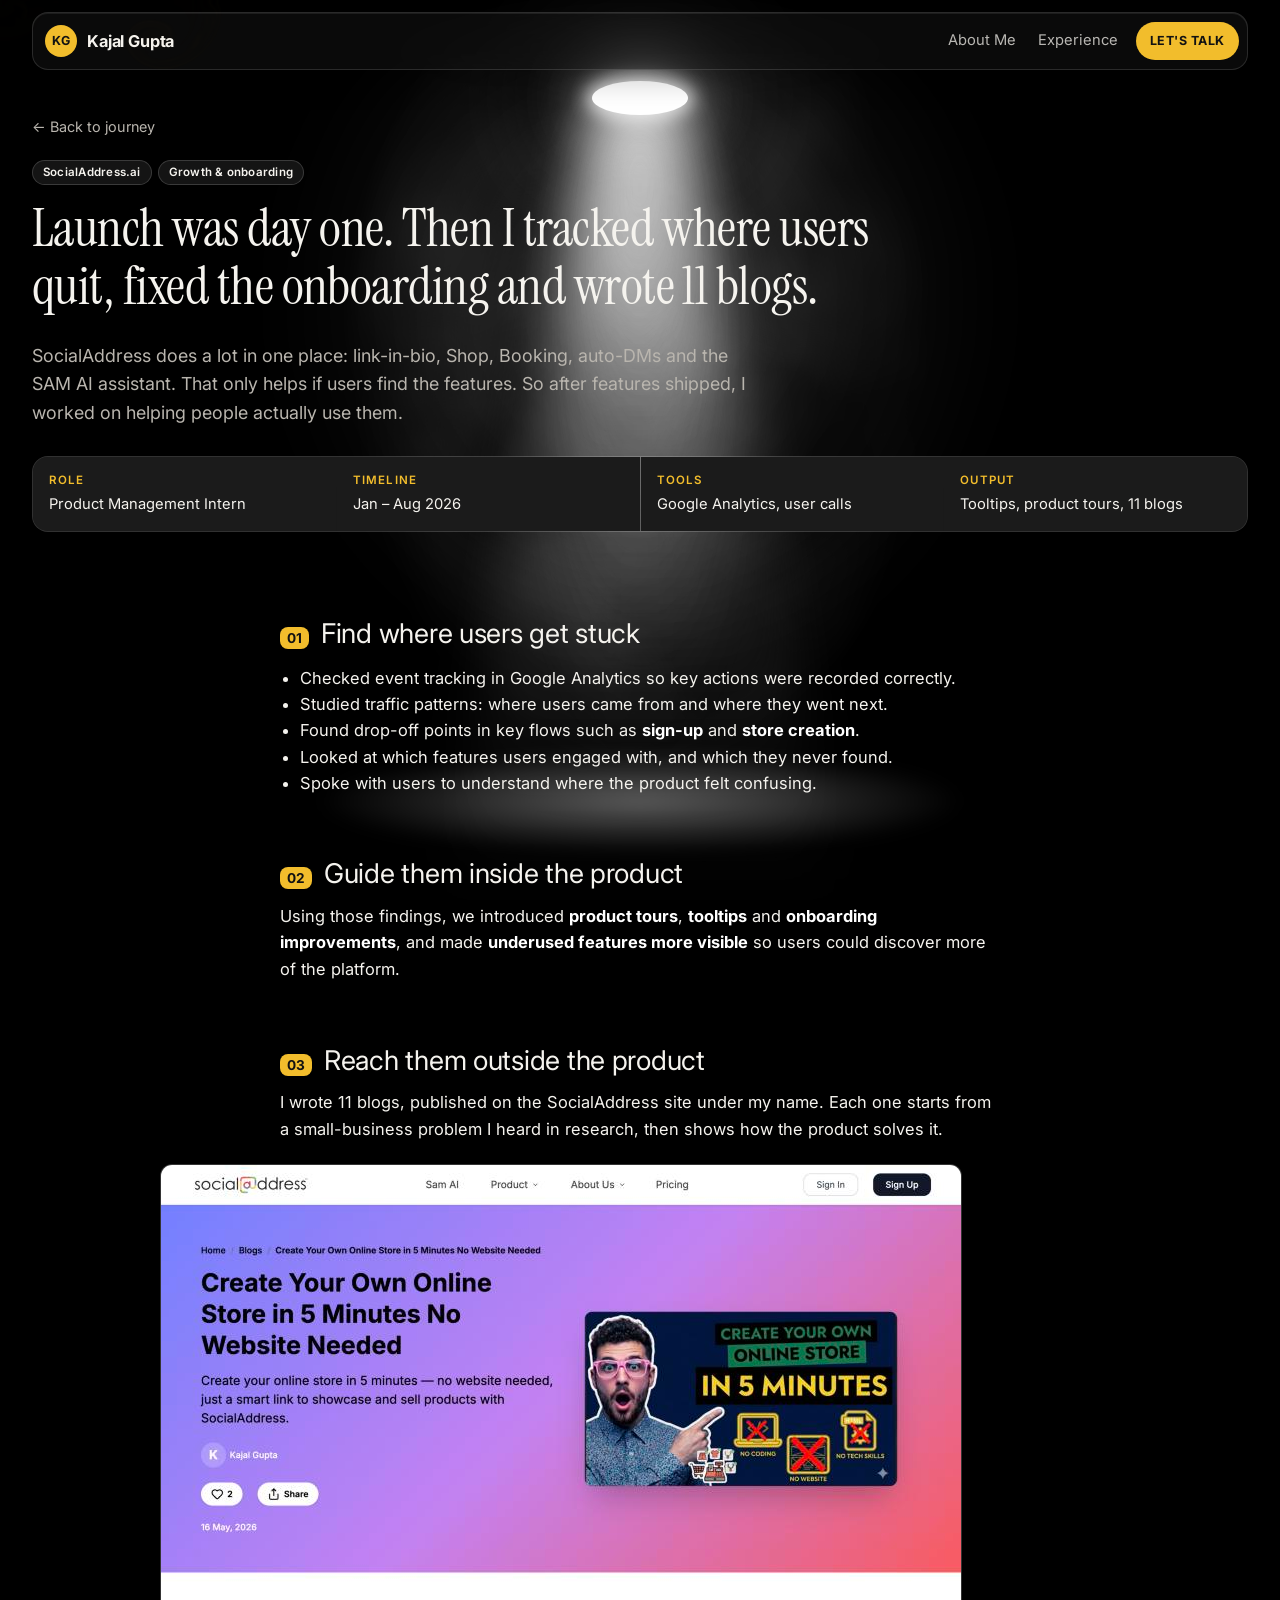
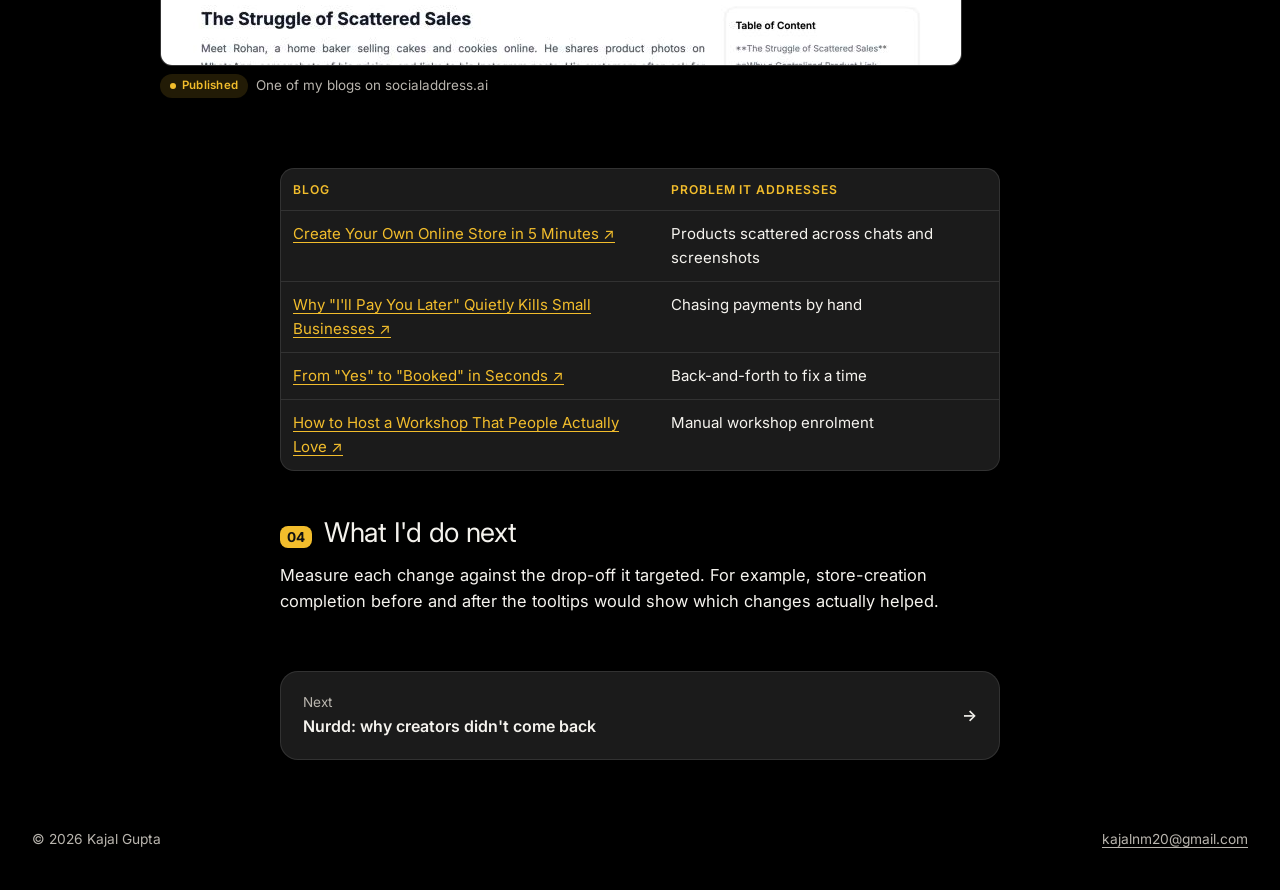
==== analytics.html @ 909c58a2 "Spotlight: drifting smoke and soft rays wandering in slow circles Co-Authored-By: Claude Opus 5.5 <n" ====
<!doctype html>
<html lang="en" data-theme="light">
<head>
<meta charset="utf-8">
<meta name="viewport" content="width=device-width, initial-scale=1">
<title>Hands-on product work at SocialAddress — Kajal Gupta</title>
<meta name="description" content="Tracking drop-offs in Google Analytics, onboarding fixes with tooltips and product tours, and 11 published product-education blogs at SocialAddress.ai.">
<link rel="preconnect" href="https://fonts.googleapis.com">
<link rel="preconnect" href="https://fonts.gstatic.com" crossorigin>
<link href="https://fonts.googleapis.com/css2?family=Inter:wght@400;500;600;700&family=Instrument+Serif:ital@0;1&family=Allura&display=swap" rel="stylesheet">
<link rel="stylesheet" href="styles.css">
<script src="theme.js"></script>
<script src="splash-cursor.js" defer></script>
</head>
<body>
<div class="torch spot" aria-hidden="true"><i class="t-halo"></i><i class="t-beam"></i><i class="t-pool"></i><div class="t-smoke"><i class="k1"></i><i class="k2"></i></div><div class="t-glows"><i class="g1"></i><i class="g2"></i><i class="g3"></i><i class="g4"></i></div><i class="t-src"></i></div>
<nav class="nav"><div class="wrap"><div class="nav-inner">
  <a class="brand" href="/"><span class="mono">KG</span>Kajal Gupta</a>
  <div class="nav-links"><a href="/#intro">About Me</a><a href="/#journey">Experience</a><a class="talk" href="/#contact">Let's talk</a></div>
</div></div></nav>

<header class="cs-head"><div class="wrap">
  <a class="back" href="/#journey">← Back to journey</a>
  <div style="display:flex;gap:6px;flex-wrap:wrap;margin-bottom:14px"><span class="chip plain">SocialAddress.ai</span><span class="chip plain">Growth &amp; onboarding</span></div>
  <h1>Launch was day one. Then I tracked where users quit, fixed the onboarding and wrote 11 blogs.</h1>
  <p class="sub">SocialAddress does a lot in one place: link-in-bio, Shop, Booking, auto-DMs and the SAM AI assistant. That only helps if users find the features. So after features shipped, I worked on helping people actually use them.</p>
  <div class="metabar">
    <div><b>Role</b>Product Management Intern</div>
    <div><b>Timeline</b>Jan – Aug 2026</div>
    <div><b>Tools</b>Google Analytics, user calls</div>
    <div><b>Output</b>Tooltips, product tours, 11 blogs</div>
  </div>
</div></header>

<main class="cs"><div class="wrap">

  <div class="cs-sec">
    <h2><span class="num">01</span>Find where users get stuck</h2>
    <ul>
      <li>Checked event tracking in Google Analytics so key actions were recorded correctly.</li>
      <li>Studied traffic patterns: where users came from and where they went next.</li>
      <li>Found drop-off points in key flows such as <b>sign-up</b> and <b>store creation</b>.</li>
      <li>Looked at which features users engaged with, and which they never found.</li>
      <li>Spoke with users to understand where the product felt confusing.</li>
    </ul>
  </div>

  <div class="cs-sec">
    <h2><span class="num">02</span>Guide them inside the product</h2>
    <p>Using those findings, we introduced <b>product tours</b>, <b>tooltips</b> and <b>onboarding improvements</b>, and made <b>underused features more visible</b> so users could discover more of the platform.</p>
  </div>

  <div class="cs-sec wide">
    <h2 style="max-width:var(--read);margin-left:auto;margin-right:auto"><span class="num">03</span>Reach them outside the product</h2>
    <p style="max-width:var(--read);margin-left:auto;margin-right:auto">I wrote 11 blogs, published on the SocialAddress site under my name. Each one starts from a small-business problem I heard in research, then shows how the product solves it.</p>
    <figure style="max-width:960px;margin-left:auto;margin-right:auto">
      <img src="assets/sa-blog.jpg" alt="Blog post 'Create Your Own Online Store in 5 Minutes' by Kajal Gupta on socialaddress.ai" loading="lazy">
      <figcaption><span class="chip live">Published</span> One of my blogs on socialaddress.ai</figcaption>
    </figure>
  </div>

  <div class="cs-sec">
    <div class="tbl-wrap"><table class="tbl">
      <tr><th>Blog</th><th>Problem it addresses</th></tr>
      <tr><td><a href="https://socialaddress.ai/blog/create-your-own-online-store-in-5-minutes" target="_blank" rel="noopener">Create Your Own Online Store in 5 Minutes ↗</a></td><td>Products scattered across chats and screenshots</td></tr>
      <tr><td><a href="https://socialaddress.ai/blog/why-ill-pay-you-later-quietly-kills-small-businesses" target="_blank" rel="noopener">Why "I'll Pay You Later" Quietly Kills Small Businesses ↗</a></td><td>Chasing payments by hand</td></tr>
      <tr><td><a href="https://socialaddress.ai/blog/stop-saying-let-me-check-my-calendar-the-new-standard-for-client-scheduling-in-2026" target="_blank" rel="noopener">From "Yes" to "Booked" in Seconds ↗</a></td><td>Back-and-forth to fix a time</td></tr>
      <tr><td><a href="https://socialaddress.ai/blog/how-to-host-a-workshop-that-people-actually-love" target="_blank" rel="noopener">How to Host a Workshop That People Actually Love ↗</a></td><td>Manual workshop enrolment</td></tr>
    </table></div>
  </div>

  <div class="cs-sec">
    <h2><span class="num">04</span>What I'd do next</h2>
    <p>Measure each change against the drop-off it targeted. For example, store-creation completion before and after the tooltips would show which changes actually helped.</p>
  </div>

  <div class="next"><a href="nurdd.html"><span><small>Next</small>Nurdd: why creators didn't come back</span><span>→</span></a></div>
</div></main>

<footer><div class="wrap"><span>© 2026 Kajal Gupta</span><a href="mailto:kajalnm20@gmail.com">kajalnm20@gmail.com</a></div></footer>
</body>
</html>
---- styles.css ----
/* Kajal Gupta — portfolio · "paper, forest & marigold" */
:root {
  --bg: #faf6ee;
  --surface: #ffffff;
  --surface-2: #f2ece0;
  --ink: #1a1f1c;
  --muted: #5e6460;
  --line: #e7dfd0;
  --accent: #1f5c45;
  --accent-ink: #ffffff;
  --accent-soft: #ddebe2;
  --mark: #f2b544;
  --mark-soft: #fbe4ae;
  --warm: #b4532a;
  --warm-soft: #f6e3d6;
  --t-shop: #e5eee4;
  --t-book: #f6e5d8;
  --t-nurdd: #e2edf1;
  --t-qikd: #f4eed6;
  --t-collab: #ece3dd;
  --live: #1f7a4a;      --live-bg: #dff1e5;
  --test: #8a5a00;      --test-bg: #fbeccb;
  --design: #2f5f86;    --design-bg: #dde9f3;
  --obs: #1f5c45;       --obs-bg: #ddebe2;
  --interp: #b4532a;    --interp-bg: #f6e3d6;
  --radius: 16px;
  --shadow: 0 1px 2px rgba(30,25,15,.05), 0 10px 30px rgba(30,25,15,.06);
  --max: 1120px;
  --read: 720px;
  --head: "Bricolage Grotesque", "Inter", sans-serif;
}
@media (prefers-color-scheme: dark) {
  :root:not([data-theme="light"]) {
    --bg: #0f1412; --surface: #161d1a; --surface-2: #1d2622; --ink: #ede9e0; --muted: #a5aba6; --line: #29332e;
    --accent: #74d1a3; --accent-ink: #0c1410; --accent-soft: #183126; --mark: #f2b544; --mark-soft: #4a3a14;
    --warm: #e8916a; --warm-soft: #33221a;
    --t-shop: #15211b; --t-book: #241a14; --t-nurdd: #12202a; --t-qikd: #221f10; --t-collab: #221b18;
    --live: #74d1a3; --live-bg: #183126; --test: #f0c25e; --test-bg: #342a12; --design: #8fc0e6; --design-bg: #15283a;
    --obs: #74d1a3; --obs-bg: #183126; --interp: #e8916a; --interp-bg: #33221a;
    --shadow: 0 1px 2px rgba(0,0,0,.3), 0 10px 30px rgba(0,0,0,.3);
  }
}
:root[data-theme="dark"] {
  --bg: #0f1412; --surface: #161d1a; --surface-2: #1d2622; --ink: #ede9e0; --muted: #a5aba6; --line: #29332e;
  --accent: #74d1a3; --accent-ink: #0c1410; --accent-soft: #183126; --mark: #f2b544; --mark-soft: #4a3a14;
  --warm: #e8916a; --warm-soft: #33221a;
  --t-shop: #15211b; --t-book: #241a14; --t-nurdd: #12202a; --t-qikd: #221f10; --t-collab: #221b18;
  --live: #74d1a3; --live-bg: #183126; --test: #f0c25e; --test-bg: #342a12; --design: #8fc0e6; --design-bg: #15283a;
  --obs: #74d1a3; --obs-bg: #183126; --interp: #e8916a; --interp-bg: #33221a;
  --shadow: 0 1px 2px rgba(0,0,0,.3), 0 10px 30px rgba(0,0,0,.3);
}

* { box-sizing: border-box; }
html { scroll-behavior: smooth; -webkit-text-size-adjust: 100%; }
body {
  margin: 0; background: var(--bg); color: var(--ink);
  font: 16px/1.6 "Inter", system-ui, -apple-system, sans-serif;
  -webkit-font-smoothing: antialiased; overflow-x: hidden;
}
img { max-width: 100%; display: block; }
a { color: var(--accent); text-underline-offset: 3px; }
h1, h2, h3, h4 { font-family: var(--head); line-height: 1.1; margin: 0 0 .5em; letter-spacing: -.02em; font-weight: 700; }
h1 { font-size: clamp(2.3rem, 5.6vw, 4rem); letter-spacing: -.035em; }
h2 { font-size: clamp(1.7rem, 3.6vw, 2.6rem); letter-spacing: -.03em; }
h3 { font-size: 1.25rem; }
p { margin: 0 0 1em; }
.wrap { max-width: var(--max); margin: 0 auto; padding: 0 16px; }
@media (min-width: 720px) { .wrap { padding: 0 32px; } }
.muted { color: var(--muted); }
.hl { background: linear-gradient(transparent 60%, var(--mark-soft) 60%, var(--mark-soft) 92%, transparent 92%); padding: 0 .06em; }
.eyebrow { display: inline-flex; align-items: center; gap: 8px; font: 600 .78rem/1 "Inter", sans-serif; letter-spacing: .1em; text-transform: uppercase; color: var(--accent); margin-bottom: 16px; }
.eyebrow::before { content: ""; width: 18px; height: 2px; background: var(--mark); border-radius: 2px; }
section { padding: 88px 0; }

/* Nav */
.nav { position: sticky; top: 0; z-index: 20; padding: 12px 0; background: linear-gradient(var(--bg) 60%, transparent); }
.nav .wrap { display: flex; align-items: center; justify-content: space-between; gap: 12px; }
.nav-inner { display: flex; align-items: center; justify-content: space-between; gap: 12px; width: 100%; background: color-mix(in srgb, var(--surface) 86%, transparent); backdrop-filter: blur(12px); border: 1px solid var(--line); border-radius: 16px; padding: 8px 8px 8px 12px; box-shadow: var(--shadow); }
.brand { font: 700 1.02rem var(--head); color: var(--ink); text-decoration: none; display: flex; align-items: center; gap: 10px; letter-spacing: -.01em; }
.mono { width: 32px; height: 32px; border-radius: 50%; background: var(--accent); color: var(--accent-ink); display: grid; place-items: center; font: 700 .78rem var(--head); }
.nav-links { display: flex; align-items: center; gap: 2px; }
.nav-links a { color: var(--muted); text-decoration: none; font-size: .92rem; padding: 8px 10px; border-radius: 10px; }
.nav-links a:hover { color: var(--ink); background: var(--surface-2); }
.nav-links .hide-sm { display: none; }
@media (min-width: 760px) { .nav-links .hide-sm { display: inline-block; } }
.nav-links a.talk { background: var(--ink); color: var(--bg); font-weight: 600; padding: 9px 14px; margin-left: 6px; }
.nav-links a.talk:hover { background: var(--accent); color: var(--accent-ink); }
.theme-btn { border: 1px solid var(--line); background: var(--surface); color: var(--ink); width: 38px; height: 38px; border-radius: 12px; cursor: pointer; font-size: 1rem; margin-left: 4px; }

/* Buttons */
.btn { display: inline-flex; align-items: center; gap: 8px; padding: 13px 20px; border-radius: 999px; font-weight: 600; font-size: .95rem; text-decoration: none; border: 1px solid transparent; transition: transform .15s ease, background .15s; cursor: pointer; font-family: inherit; }
.btn:hover { transform: translateY(-1px); }
.btn-primary { background: var(--accent); color: var(--accent-ink); }
.btn-dark { background: var(--ink); color: var(--bg); }
.btn-ghost { border-color: var(--line); color: var(--ink); background: var(--surface); }
.btn-row { display: flex; flex-wrap: wrap; gap: 10px; }

/* Chips */
.chip { display: inline-flex; align-items: center; gap: 6px; font: 600 .72rem/1 "Inter", sans-serif; letter-spacing: .02em; padding: 6px 10px; border-radius: 999px; white-space: nowrap; }
.chip::before { content: ""; width: 6px; height: 6px; border-radius: 50%; background: currentColor; }
.chip.live { color: var(--live); background: var(--live-bg); }
.chip.test { color: var(--test); background: var(--test-bg); }
.chip.design { color: var(--design); background: var(--design-bg); }
.chip.obs { color: var(--obs); background: var(--obs-bg); }
.chip.interp { color: var(--interp); background: var(--interp-bg); }
.chip.plain { color: var(--ink); background: color-mix(in srgb, var(--surface) 70%, transparent); border: 1px solid var(--line); }
.chip.plain::before { display: none; }

/* Hero */
.hero { padding: 48px 0 72px; }
.hero-grid { display: grid; gap: 44px; align-items: center; }
@media (min-width: 960px) { .hero-grid { grid-template-columns: 1.2fr .8fr; gap: 56px; } }
.hero .lede { font-size: 1.14rem; color: var(--muted); max-width: 580px; margin-bottom: 28px; }
.status { display: inline-flex; align-items: center; gap: 8px; padding: 7px 12px 7px 10px; border-radius: 999px; border: 1px solid var(--line); background: var(--surface); font-size: .86rem; color: var(--muted); margin-bottom: 22px; }
.status i { width: 8px; height: 8px; border-radius: 50%; background: var(--live); box-shadow: 0 0 0 4px var(--live-bg); }
.cred { display: flex; flex-wrap: wrap; align-items: center; gap: 8px 14px; margin-top: 26px; font-size: .9rem; color: var(--muted); }
.cred b { color: var(--ink); font-weight: 600; }
.cred .sep { width: 4px; height: 4px; border-radius: 50%; background: var(--mark); }
.avatar { width: 40px; height: 40px; border-radius: 50%; background: var(--accent-soft); color: var(--accent); display: grid; place-items: center; font: 700 .9rem var(--head); flex: none; overflow: hidden; }

/* Before / after card */
.ba { background: var(--surface); border: 1px solid var(--line); border-radius: 22px; padding: 22px; box-shadow: var(--shadow); position: relative; }
.ba::after { content: ""; position: absolute; inset: auto -10px -10px auto; width: 70px; height: 70px; border-radius: 18px; background: var(--mark-soft); z-index: -1; }
.ba-label { font: 600 .74rem "Inter"; letter-spacing: .08em; text-transform: uppercase; color: var(--muted); margin-bottom: 12px; display: flex; justify-content: space-between; gap: 8px; align-items: center; }
.steps { list-style: none; margin: 0; padding: 0; display: grid; gap: 6px; }
.steps li { display: flex; align-items: center; gap: 10px; font-size: .9rem; padding: 9px 11px; border-radius: 11px; background: var(--surface-2); }
.steps li span.n { width: 21px; height: 21px; border-radius: 7px; display: grid; place-items: center; font: 700 .7rem "Inter"; background: var(--warm-soft); color: var(--warm); flex: none; }
.ba-arrow { text-align: center; color: var(--muted); font-size: .8rem; margin: 12px 0; }
.after { display: flex; align-items: center; flex-wrap: wrap; gap: 8px 10px; padding: 13px; border-radius: 13px; background: var(--accent-soft); color: var(--ink); font-size: .92rem; }
.after b { color: var(--accent); font-family: var(--head); font-size: 1rem; }

/* Marquee band */
@keyframes slide { to { transform: translateX(-50%); } }
@media (prefers-reduced-motion: reduce) { .band-track { animation: none; } }

/* Section head */
.sec-head { display: flex; flex-wrap: wrap; justify-content: space-between; align-items: end; gap: 16px 32px; margin-bottom: 36px; }
.sec-head h2 { margin: 0; max-width: 640px; }
.legend { display: flex; flex-wrap: wrap; gap: 6px; align-items: center; font-size: .85rem; color: var(--muted); max-width: 420px; }

/* Project panels */
.projects { display: grid; gap: 24px; }
.panel { border-radius: 28px; padding: 28px; display: grid; gap: 28px; align-items: center; }
@media (min-width: 960px) { .panel { grid-template-columns: 1fr 1.05fr; padding: 44px; gap: 44px; } .panel.flip > .panel-visual { order: -1; } }
.panel.shop { background: var(--t-shop); }
.panel.book { background: var(--t-book); }
.panel.nurdd { background: var(--t-nurdd); }
.panel.qikd { background: var(--t-qikd); }
.panel.collab { background: var(--t-collab); }
.panel .tags { display: flex; flex-wrap: wrap; gap: 6px; margin-bottom: 16px; }
.panel h3 { font-size: clamp(1.7rem, 3.4vw, 2.4rem); letter-spacing: -.03em; margin-bottom: 14px; }
.panel p { color: var(--muted); font-size: 1rem; }
.panel p b { color: var(--ink); font-weight: 600; }
.tiles { display: grid; grid-template-columns: repeat(auto-fit, minmax(130px, 1fr)); gap: 10px; margin: 22px 0 24px; }
.tile { background: color-mix(in srgb, var(--surface) 75%, transparent); border: 1px solid var(--line); border-radius: 14px; padding: 14px; }
.tile b { display: block; font: 700 1.7rem/1.05 var(--head); letter-spacing: -.03em; margin-bottom: 4px; }
.tile span { font-size: .84rem; color: var(--muted); line-height: 1.4; display: block; }

/* Visual frames */
.frame { background: var(--surface); border: 1px solid var(--line); border-radius: 18px; overflow: hidden; box-shadow: var(--shadow); }
.frame-bar { display: flex; align-items: center; gap: 6px; padding: 10px 12px; border-bottom: 1px solid var(--line); background: var(--surface-2); font-size: .78rem; color: var(--muted); }
.frame-bar i { width: 10px; height: 10px; border-radius: 50%; background: var(--line); }
.frame-bar .url { margin-left: 8px; background: var(--surface); border: 1px solid var(--line); border-radius: 999px; padding: 3px 10px; flex: 1; text-align: center; overflow: hidden; text-overflow: ellipsis; white-space: nowrap; }
.frame-bar a { font-weight: 600; text-decoration: none; }
.frame img { width: 100%; }
.frame-cap { font-size: .8rem; color: var(--muted); margin-top: 10px; display: flex; flex-wrap: wrap; gap: 8px; align-items: center; }
.vcard { background: var(--surface); border: 1px solid var(--line); border-radius: 20px; padding: 22px; box-shadow: var(--shadow); }
.vcard h4 { font-size: 1rem; margin-bottom: 4px; }
.vcard .sub { font-size: .82rem; color: var(--muted); margin-bottom: 16px; }

/* mini bars (home) */
.mbars { display: grid; gap: 12px; }
.mbar { font-size: .86rem; }
.mbar .row { display: flex; justify-content: space-between; gap: 10px; margin-bottom: 5px; }
.mbar .row b { font-variant-numeric: tabular-nums; }
.mbar .track { height: 10px; border-radius: 6px; background: var(--surface-2); overflow: hidden; }
.mbar .fill { height: 100%; border-radius: 6px; background: var(--accent); }
.mbar.neg .fill { background: var(--warm); }

/* mini flow (home) */
.mflow { display: grid; gap: 8px; }
.mflow div { display: flex; align-items: center; gap: 12px; padding: 11px 13px; border-radius: 12px; background: var(--surface-2); font-size: .9rem; }
.mflow div span.k { width: 26px; height: 26px; border-radius: 8px; display: grid; place-items: center; background: var(--accent-soft); color: var(--accent); font: 700 .74rem var(--head); flex: none; }
.mflow div .chip { margin-left: auto; }
.bubble { margin-top: 14px; border-radius: 14px; padding: 12px 14px; font-size: .88rem; }
.bubble.me { background: var(--ink); color: var(--bg); margin-left: 18%; border-bottom-right-radius: 4px; }
.bubble.ai { background: var(--accent-soft); margin-right: 12%; border-bottom-left-radius: 4px; }
.bubble .acts { display: flex; gap: 8px; margin-top: 10px; }
.bubble .acts span { font-size: .78rem; font-weight: 600; padding: 5px 10px; border-radius: 999px; background: var(--surface); border: 1px solid var(--line); }
.bubble .acts span.ok { background: var(--accent); color: var(--accent-ink); border-color: transparent; }

/* Also row */
.also { display: grid; gap: 20px; }
@media (min-width: 900px) { .also { grid-template-columns: .9fr 1.1fr; } }
.box { background: var(--surface); border: 1px solid var(--line); border-radius: 24px; padding: 28px; }
.box ul { padding-left: 18px; margin: 0; color: var(--muted); }
.box li { margin-bottom: 8px; }
.box li b { color: var(--ink); }
.posts { display: grid; gap: 10px; }
.post { display: flex; justify-content: space-between; gap: 12px; align-items: center; background: var(--surface-2); border-radius: 14px; padding: 14px 16px; text-decoration: none; color: var(--ink); font-weight: 600; font-size: .95rem; transition: background .15s; }
.post:hover { background: var(--accent-soft); }
.post small { display: block; color: var(--muted); font-weight: 400; font-size: .82rem; margin-top: 2px; }

/* How I work — track */
.track4 { display: grid; gap: 14px; position: relative; }
@media (min-width: 900px) { .track4 { grid-template-columns: repeat(4, 1fr); } }
.stage { background: var(--surface); border: 1px solid var(--line); border-radius: 22px; padding: 22px; position: relative; }
.stage .no { display: inline-grid; place-items: center; width: 36px; height: 36px; border-radius: 50%; background: var(--mark); color: #1a1f1c; font: 700 .9rem var(--head); margin-bottom: 14px; }
.stage h3 { font-size: 1.15rem; margin-bottom: 6px; }
.stage p { color: var(--muted); font-size: .93rem; margin-bottom: 12px; }
.stage .ex { font-size: .84rem; background: var(--surface-2); border-radius: 12px; padding: 10px 12px; color: var(--ink); }
.stage .tools { display: flex; flex-wrap: wrap; gap: 6px; margin-top: 12px; }
.stage .tools span { font-size: .74rem; font-weight: 600; padding: 4px 9px; border-radius: 999px; border: 1px solid var(--line); color: var(--muted); }

/* About */
.about-grid { display: grid; gap: 36px; }
@media (min-width: 960px) { .about-grid { grid-template-columns: 1.1fr .9fr; gap: 56px; } }
.about-grid p { color: var(--muted); font-size: 1.04rem; }
.about-grid p b { color: var(--ink); }
.counters { display: grid; grid-template-columns: repeat(2, 1fr); gap: 12px; }
.counter { background: var(--surface); border: 1px solid var(--line); border-radius: 20px; padding: 20px; }
.counter b { display: block; font: 700 2.4rem/1 var(--head); letter-spacing: -.04em; color: var(--accent); margin-bottom: 6px; }
.counter span { font-size: .86rem; color: var(--muted); }
.now { margin-top: 12px; background: var(--ink); color: var(--bg); border-radius: 20px; padding: 20px; font-size: .95rem; }
.now b { color: var(--mark); display: block; font-size: .74rem; letter-spacing: .1em; text-transform: uppercase; margin-bottom: 6px; }
.skill-groups { display: grid; gap: 12px; margin-top: 24px; }
@media (min-width: 640px) { .skill-groups { grid-template-columns: 1fr 1fr; } }
.skill-groups div { background: var(--surface); border: 1px solid var(--line); border-radius: 14px; padding: 14px; }
.skill-groups b { display: block; font-size: .9rem; margin-bottom: 2px; }
.skill-groups span { color: var(--muted); font-size: .86rem; line-height: 1.45; display: block; }

/* Experience timeline */
.timeline { display: grid; gap: 0; border-left: 2px solid var(--line); margin-left: 8px; }
.job { position: relative; padding: 0 0 34px 28px; }
.job::before { content: ""; position: absolute; left: -9px; top: 4px; width: 16px; height: 16px; border-radius: 50%; background: var(--bg); border: 3px solid var(--accent); }
.job .when { display: flex; flex-wrap: wrap; gap: 8px; align-items: center; font-size: .88rem; color: var(--muted); margin-bottom: 6px; }
.job .dur { font-size: .74rem; font-weight: 600; padding: 3px 8px; border-radius: 999px; background: var(--mark-soft); color: var(--ink); }
.job h3 { margin-bottom: 2px; }
.job .role { color: var(--accent); font-weight: 600; font-size: .95rem; margin-bottom: 8px; }
.job ul { margin: 0; padding-left: 18px; color: var(--muted); font-size: .96rem; max-width: 760px; }
.job li { margin-bottom: 4px; }
.job .links { margin-top: 10px; font-size: .9rem; display: flex; flex-wrap: wrap; gap: 14px; }
.job.edu::before { border-color: var(--mark); }

/* Contact */
.contact-card { background: var(--accent); color: var(--accent-ink); border-radius: 32px; padding: 48px 28px; text-align: center; position: relative; overflow: hidden; }
@media (min-width: 720px) { .contact-card { padding: 72px 48px; } }
.contact-card h2 { font-size: clamp(2rem, 5vw, 3.4rem); color: var(--accent-ink); }
.contact-card p { opacity: .85; max-width: 560px; margin: 0 auto 26px; font-size: 1.05rem; }
.contact-card .btn-row { justify-content: center; }
.contact-card .btn-mail { background: var(--mark); color: #1a1f1c; }
.contact-card .btn-line { border: 1px solid color-mix(in srgb, var(--accent-ink) 35%, transparent); color: var(--accent-ink); background: transparent; }
.contact-card .copied { display: block; margin-top: 12px; font-size: .85rem; min-height: 1.2em; opacity: .85; }
footer { padding: 28px 0 40px; color: var(--muted); font-size: .86rem; }
footer .wrap { display: flex; flex-wrap: wrap; justify-content: space-between; gap: 10px; }

/* ===== Case study pages ===== */
.cs-head { padding: 32px 0 32px; }
.cs-head h1 { font-size: clamp(2rem, 4.8vw, 3.3rem); max-width: 900px; }
.cs-head .sub { font-size: 1.12rem; color: var(--muted); max-width: 720px; }
.back { display: inline-block; margin-bottom: 22px; font-size: .9rem; color: var(--muted); text-decoration: none; }
.back:hover { color: var(--ink); }
.metabar { display: grid; grid-template-columns: repeat(2, 1fr); gap: 1px; background: var(--line); border: 1px solid var(--line); border-radius: 16px; overflow: hidden; margin-top: 28px; }
@media (min-width: 800px) { .metabar { grid-template-columns: repeat(4, 1fr); } }
.metabar div { background: var(--surface); padding: 14px 16px; font-size: .92rem; }
.metabar b { display: block; font-size: .72rem; text-transform: uppercase; letter-spacing: .1em; color: var(--muted); margin-bottom: 4px; font-weight: 600; }

.tldr { background: var(--accent); color: var(--accent-ink); border-radius: 20px; padding: 22px 26px; margin: 8px 0 0; }
.tldr b { color: var(--accent-ink); }
.tldr ul { margin: 8px 0 0; padding-left: 18px; }
.tldr li { margin-bottom: 4px; }
.tldr .label { font: 600 .74rem "Inter"; letter-spacing: .12em; text-transform: uppercase; color: var(--mark); }

.cs { padding: 8px 0 40px; }
.cs-sec { max-width: var(--read); margin: 0 auto; padding: 48px 0 0; }
.cs-sec.wide { max-width: var(--max); }
.cs-sec h2 { font-size: 1.7rem; display: flex; gap: 12px; align-items: baseline; }
.cs-sec h2 .num { font: 700 .85rem var(--head); color: var(--ink); background: var(--mark); border-radius: 8px; padding: 3px 7px; letter-spacing: 0; }
.cs-sec p, .cs-sec li { font-size: 1.03rem; }
.cs-sec ul { padding-left: 20px; }

.callout { border-radius: 16px; padding: 18px 20px; margin: 18px 0; font-size: .98rem; border: 1px solid var(--line); background: var(--surface); }
.callout.warm { background: var(--warm-soft); border-color: transparent; }
.callout.accent { background: var(--accent-soft); border-color: transparent; }
.callout .chip { margin-bottom: 8px; }
.callout p:last-child { margin: 0; }

.flow { display: flex; flex-wrap: wrap; gap: 8px; align-items: stretch; margin: 18px 0; }
.flow .step { flex: 1 1 120px; background: var(--surface); border: 1px solid var(--line); border-radius: 13px; padding: 12px; font-size: .88rem; }
.flow .step b { display: block; font-size: .92rem; margin-bottom: 2px; }
.flow .step span { color: var(--muted); }
.flow.manual .step { border-left: 3px solid var(--warm); }
.flow.product .step { border-left: 3px solid var(--accent); }

.tbl { width: 100%; border-collapse: collapse; margin: 16px 0; font-size: .94rem; }
.tbl th, .tbl td { text-align: left; padding: 11px 12px; border-bottom: 1px solid var(--line); vertical-align: top; }
.tbl th { font-size: .76rem; text-transform: uppercase; letter-spacing: .08em; color: var(--muted); font-weight: 600; }
.tbl-wrap { overflow-x: auto; -webkit-overflow-scrolling: touch; border: 1px solid var(--line); border-radius: 14px; background: var(--surface); }
.tbl-wrap .tbl { margin: 0; min-width: 560px; }
.tbl tr:last-child td { border-bottom: 0; }

.bars { display: grid; gap: 10px; margin: 18px 0 8px; }
.bar { display: grid; grid-template-columns: 1fr; gap: 4px; font-size: .9rem; }
@media (min-width: 640px) { .bar { grid-template-columns: 250px 1fr 40px; align-items: center; gap: 12px; } }
.bar .track { height: 12px; border-radius: 6px; background: var(--surface-2); overflow: hidden; }
.bar .fill { height: 100%; border-radius: 6px; background: var(--accent); }
.bar.neg .fill { background: var(--warm); }
.bar .val { font-weight: 600; font-variant-numeric: tabular-nums; }
.note { font-size: .84rem; color: var(--muted); }

.two { display: grid; gap: 14px; margin: 16px 0; }
@media (min-width: 640px) { .two { grid-template-columns: 1fr 1fr; } }
.two > div { background: var(--surface); border: 1px solid var(--line); border-radius: 16px; padding: 16px; }
.two h4 { font-size: .98rem; margin-bottom: 6px; }
.two p, .two li { font-size: .93rem; color: var(--muted); margin: 0; }
.two ul { margin: 0; padding-left: 18px; }

.roles { display: grid; gap: 8px; margin: 16px 0; }
.roles div { display: grid; grid-template-columns: 120px 1fr; gap: 12px; background: var(--surface); border: 1px solid var(--line); border-radius: 12px; padding: 12px 14px; font-size: .94rem; }
.roles b { font-size: .88rem; }
.roles .me { border-color: var(--accent); background: var(--accent-soft); }

figure { margin: 22px 0; }
figure img { border-radius: 16px; border: 1px solid var(--line); background: var(--surface); }
figcaption { font-size: .84rem; color: var(--muted); margin-top: 8px; display: flex; flex-wrap: wrap; gap: 8px; align-items: center; }
.placeholder { border: 1.5px dashed var(--line); border-radius: 16px; padding: 36px 18px; text-align: center; color: var(--muted); font-size: .92rem; background: var(--surface); }

.next { margin-top: 56px; max-width: var(--read); margin-left: auto; margin-right: auto; }
.next a { display: flex; justify-content: space-between; align-items: center; gap: 12px; padding: 20px 22px; border: 1px solid var(--line); border-radius: 18px; background: var(--surface); text-decoration: none; color: var(--ink); font-weight: 600; }
.next a:hover { border-color: var(--accent); }
.next small { display: block; color: var(--muted); font-weight: 400; font-size: .85rem; }

@media (prefers-reduced-motion: reduce) { * { transition: none !important; scroll-behavior: auto !important; } }

/* ===== Hero v2: say vs do ===== */
.hero-title { text-wrap: balance; font-size: clamp(2.6rem, 6.6vw, 4.6rem); line-height: 1.02; letter-spacing: -.04em; margin-bottom: 22px; }
.hero-title .hl { background: linear-gradient(transparent 62%, var(--mark-soft) 62%, var(--mark-soft) 94%, transparent 94%); background-size: 0% 100%; background-repeat: no-repeat; animation: hlDraw .9s .35s ease-out forwards; }
@keyframes hlDraw { to { background-size: 100% 100%; } }
.domains { display: flex; flex-wrap: wrap; gap: 8px; align-items: center; }
.domains .d-main { font-weight: 600; font-size: .9rem; margin-right: 4px; }
.domains .d { font-size: .82rem; font-weight: 600; padding: 6px 12px; border-radius: 999px; }
.domains .d1 { background: var(--t-shop); color: var(--accent); }
.domains .d2 { background: var(--t-book); color: var(--warm); }
.domains .d3 { background: var(--t-nurdd); color: var(--design); }



@media (prefers-reduced-motion: reduce) { .hero-title .hl { animation: none; background-size: 100% 100%; } }
/* mobile nav tidy */
.brand, .nav-links a { white-space: nowrap; }
@media (max-width: 420px) { .nav-links a:not(.talk) { display: none; } }

  background: radial-gradient(circle at 20% 20%, color-mix(in srgb, var(--t-shop) 70%, transparent), transparent 55%),
              radial-gradient(circle at 85% 80%, color-mix(in srgb, var(--t-nurdd) 70%, transparent), transparent 55%), var(--surface); }

/* ===== Hero: wider, one screen ===== */
.hero { min-height: calc(100svh - 84px); display: flex; align-items: center; padding: 24px 0 56px; }
.hero > .wrap { max-width: 1320px; width: 100%; }
@media (min-width: 960px) { .hero-grid { grid-template-columns: .92fr 1.08fr; gap: 48px; } }
.hero-title { font-size: clamp(2.7rem, 6vw, 5rem); }
.hero .lede { font-size: 1.2rem; max-width: 560px; }

/* ===== Hero animation: signals → problems → prioritise → memo ===== */
.pmviz { background: var(--surface); border: 1px solid var(--line); border-radius: 26px; padding: 14px; box-shadow: var(--shadow); }
.pv-canvas { position: relative; aspect-ratio: 4 / 3; border-radius: 18px; overflow: hidden; container-type: inline-size;
  background: radial-gradient(circle at 15% 15%, color-mix(in srgb, var(--t-shop) 80%, transparent), transparent 50%),
              radial-gradient(circle at 85% 85%, color-mix(in srgb, var(--t-nurdd) 80%, transparent), transparent 50%), var(--surface); }
.pv-el { position: absolute; left: 0; top: 0; transform: translate(-50%, -50%); transition: left 1s cubic-bezier(.4,0,.2,1), top 1s cubic-bezier(.4,0,.2,1), opacity .6s, transform .8s cubic-bezier(.4,0,.2,1); }
.st { width: 30%; font-size: clamp(.62rem, 2.05cqi, .86rem); line-height: 1.3; padding: .6em .75em; border-radius: 12px 12px 12px 4px; background: var(--surface); border: 1px solid var(--line); box-shadow: 0 4px 14px rgba(30,25,15,.06); z-index: 2; }
.st .short { display: none; }
@container (max-width: 420px) { .st .long { display: none; } .st .short { display: inline; } }
.st[data-g="A"] { border-left: 3px solid var(--accent); }
.st[data-g="B"] { border-left: 3px solid var(--warm); }
.st[data-g="C"] { border-left: 3px solid var(--design); }
.pmviz[data-sub="float"] .st { animation: stFloat 3.6s ease-in-out infinite alternate; animation-delay: var(--d); }
@keyframes stFloat { from { margin-top: -3px; } to { margin-top: 4px; } }

.pv-box { position: absolute; top: 16%; height: 70%; width: 32%; border-radius: 16px; padding: 4% 3%; opacity: 0; transition: opacity .6s, transform .8s cubic-bezier(.4,0,.2,1), top .8s, height .8s; display: flex; flex-direction: column; }
.pv-box[data-g="A"] { left: 1.5%; background: color-mix(in srgb, var(--t-shop) 85%, transparent); }
.pv-box[data-g="B"] { left: 34%; background: color-mix(in srgb, var(--t-book) 85%, transparent); }
.pv-box[data-g="C"] { left: 66.5%; background: color-mix(in srgb, var(--t-nurdd) 85%, transparent); }
.pv-box b { font: 600 clamp(.56rem, 1.7cqi, .72rem) "Inter"; letter-spacing: .1em; text-transform: uppercase; color: var(--muted); }
.pv-box p { font: 700 clamp(.8rem, 3cqi, 1.2rem)/1.2 var(--head); color: var(--ink); margin: auto 0 6px; opacity: 0; transform: translateY(8px); transition: opacity .5s .5s, transform .5s .5s; }
.pv-box small { font-size: clamp(.6rem, 1.8cqi, .76rem); color: var(--muted); margin-bottom: auto; opacity: 0; transition: opacity .5s .7s; }
.pmviz[data-sub="cluster"] .pv-box, .pmviz[data-stage="2"] .pv-box { opacity: 1; }
.pmviz[data-stage="2"] .pv-box { top: 22%; height: 56%; }
.pmviz[data-stage="2"] .pv-box p, .pmviz[data-stage="2"] .pv-box small { opacity: 1; transform: none; }


.pv-memo { position: absolute; left: 50%; top: 50%; width: 76%; max-height: 94%; transform: translate(-50%, -46%) scale(.97); opacity: 0; transition: opacity .5s, transform .6s; background: var(--surface); border: 1px solid var(--line); border-radius: 16px; box-shadow: var(--shadow); padding: 4% 5%; font-size: clamp(.6rem, 1.95cqi, .84rem); pointer-events: none; }
.mm-title { font: 700 1.35em/1.15 var(--head); padding-bottom: 3%; margin-bottom: 2%; border-bottom: 1px solid var(--line); }
.mm-title small { display: block; font: 600 .7em "Inter"; letter-spacing: .1em; text-transform: uppercase; color: var(--accent); margin-bottom: 3px; }
.pv-memo ul { list-style: none; margin: 0; padding: 0; display: grid; gap: .55em; }
.pv-memo li { display: grid; grid-template-columns: 1.4em 5.2em 1fr; align-items: start; gap: .5em; line-height: 1.3; opacity: .35; transition: opacity .3s; transition-delay: calc(.4s + var(--k) * 250ms); }
.pv-memo li b { font-weight: 700; }
.pv-memo li span { color: var(--muted); }
.pv-memo li i { width: 1.3em; height: 1.3em; border-radius: 50%; border: 1.5px solid var(--line); position: relative; transition: background .3s, border-color .3s; transition-delay: calc(.4s + var(--k) * 250ms); }
.pv-memo li i::after { content: "✓"; position: absolute; inset: 0; display: grid; place-items: center; font-size: .8em; font-weight: 700; color: var(--accent-ink); opacity: 0; transition: opacity .2s; transition-delay: calc(.4s + var(--k) * 250ms); }
.mm-stamp { position: absolute; right: 5%; bottom: 5%; font: 700 1em var(--head); color: var(--live); border: 2px solid var(--live); border-radius: 8px; padding: 3px 9px; background: var(--surface); transform: rotate(-8deg) scale(1.4); opacity: 0; transition: opacity .3s 2s, transform .3s 2s; }
.pmviz[data-stage="4"] .pv-memo { opacity: 1; transform: translate(-50%, -50%); }
.pmviz[data-stage="4"] .pv-memo li { opacity: 1; }
.pmviz[data-stage="4"] .pv-memo li i { background: var(--accent); border-color: var(--accent); }
.pmviz[data-stage="4"] .pv-memo li i::after { opacity: 1; }
.pmviz[data-stage="4"] .mm-stamp { opacity: 1; transform: rotate(-8deg) scale(1); }

.pv-steps { display: grid; grid-template-columns: repeat(4, 1fr); gap: 4px; margin-top: 12px; }
.pv-steps button { border: 0; background: transparent; font: 600 .8rem "Inter", sans-serif; color: var(--muted); padding: 12px 2px 4px; cursor: pointer; position: relative; }
.pv-steps button::before, .pv-steps button::after { content: ""; position: absolute; left: 4px; top: 0; height: 3px; border-radius: 3px; }
.pv-steps button::before { right: 4px; background: var(--surface-2); }
.pv-steps button::after { width: 0; background: var(--accent); }
.pv-steps button.done::after { width: calc(100% - 8px); }
.pv-steps button.on { color: var(--ink); }
.pv-steps button.on::after { animation: pvFill var(--dur, 4s) linear forwards; }
.pmviz.paused .pv-steps button.on::after { animation-play-state: paused; }
@keyframes pvFill { to { width: calc(100% - 8px); } }
.pv-cap { margin-top: 4px; font-size: .74rem; color: var(--muted); text-align: center; }
@media (max-width: 560px) { .pv-canvas { aspect-ratio: 4 / 4.4; } }
.pv-memo { padding-bottom: 11%; }
.mm-stamp { bottom: 3.5%; }

/* prioritise: impact vs effort map */
.pv-matrix { position: absolute; left: 11%; right: 4%; top: 7%; bottom: 14%; display: grid; grid-template-columns: 1fr 1fr; grid-template-rows: 1fr 1fr; gap: 6px; opacity: 0; transition: opacity .5s; pointer-events: none; font-size: clamp(.6rem, 1.95cqi, .84rem); }
.mx-q { border-radius: 14px; background: var(--surface-2); position: relative; transition: background .4s 1.4s, box-shadow .4s 1.4s; }
.mx-q span { position: absolute; left: 8%; top: 9%; font: 600 .82em "Inter"; letter-spacing: .08em; text-transform: uppercase; color: var(--muted); }
.mx-y { position: absolute; left: -9%; top: 50%; transform: translate(-50%, -50%) rotate(-90deg); white-space: nowrap; font-size: .82em; color: var(--muted); font-weight: 600; }
.mx-x { position: absolute; left: 50%; bottom: -11%; transform: translateX(-50%); font-size: .82em; color: var(--muted); font-weight: 600; white-space: nowrap; }
.mx-card { position: absolute; left: 50%; top: -10%; transform: translate(-50%, -50%) scale(.9); width: 40%; padding: .7em .8em; border-radius: 11px; background: var(--surface); border: 1px solid var(--line); box-shadow: 0 4px 14px rgba(30,25,15,.07); font-weight: 600; line-height: 1.25; opacity: 0; transition: left .8s cubic-bezier(.4,0,.2,1), top .8s cubic-bezier(.4,0,.2,1), opacity .4s, transform .8s; }
.mx-card[data-g="A"] { border-left: 3px solid var(--accent); transition-delay: .15s; }
.mx-card[data-g="B"] { border-left: 3px solid var(--warm); transition-delay: .35s; }
.mx-card[data-g="C"] { border-left: 3px solid var(--design); transition-delay: .55s; }
.mx-badge { position: absolute; left: 25%; top: 43%; transform: translate(-50%, -50%) translateY(6px); font: 700 .86em "Inter"; font-style: normal; background: var(--mark); color: #1a1f1c; padding: 4px 11px; border-radius: 999px; opacity: 0; transition: opacity .35s 1.6s, transform .35s 1.6s; white-space: nowrap; }
.pmviz[data-stage="3"] .pv-matrix { opacity: 1; }
.pmviz[data-stage="3"] .mx-card { opacity: 1; transform: translate(-50%, -50%); }
.pmviz[data-stage="3"] .mx-card[data-g="A"] { left: 25%; top: 30%; }
.pmviz[data-stage="3"] .mx-card[data-g="B"] { left: 75%; top: 30%; }
.pmviz[data-stage="3"] .mx-card[data-g="C"] { left: 75%; top: 78%; }
.pmviz[data-stage="3"] .mx-q.q1 { background: color-mix(in srgb, var(--mark-soft) 70%, var(--surface)); box-shadow: 0 0 0 2px var(--mark); }
.pmviz[data-stage="3"] .mx-q.q2, .pmviz[data-stage="3"] .mx-q.q3, .pmviz[data-stage="3"] .mx-q.q4 { background: color-mix(in srgb, var(--surface-2) 60%, var(--surface)); }
.pmviz[data-stage="3"] .mx-card[data-g="B"], .pmviz[data-stage="3"] .mx-card[data-g="C"] { opacity: .55; transition: left .8s cubic-bezier(.4,0,.2,1), top .8s cubic-bezier(.4,0,.2,1), opacity .4s 1.5s, transform .8s; }
.pmviz[data-stage="3"] .mx-badge { opacity: 1; transform: translate(-50%, -50%); }

/* ===== Hero: proof row, CTA, full height ===== */
.hero { min-height: 100svh; margin-top: -84px; padding: 120px 0 96px; position: relative; }
.hero .lede { margin-bottom: 32px; }
.proof { display: flex; flex-wrap: wrap; align-items: center; gap: 16px 20px; }
.logos { display: flex; padding-left: 10px; }
.lg { width: 46px; height: 46px; border-radius: 50%; overflow: hidden; border: 3px solid var(--bg); background: #fff; margin-left: -12px; box-shadow: 0 2px 8px rgba(0,0,0,.08); position: relative; transition: transform .2s; }
.lg img { width: 100%; height: 100%; object-fit: cover; }
.lg:hover { transform: translateY(-4px); z-index: 2; }
.lg::after { content: attr(data-name); position: absolute; left: 50%; top: -30px; transform: translateX(-50%); font-size: .72rem; font-weight: 600; white-space: nowrap; background: var(--ink); color: var(--bg); padding: 3px 8px; border-radius: 6px; opacity: 0; pointer-events: none; transition: opacity .15s; }
.lg { overflow: visible; } .lg img { border-radius: 50%; }
.lg:hover::after { opacity: 1; }
.cats { display: flex; flex-wrap: wrap; align-items: center; gap: 8px; font-size: .95rem; font-weight: 600; color: var(--ink); }
.cats i { width: 4px; height: 4px; border-radius: 50%; background: var(--mark); }
.cta { margin-left: auto; }
@media (max-width: 1100px) { .cta { margin-left: 0; } }
.cta .arr { display: inline-block; transition: transform .2s; }
.cta:hover .arr { transform: translateY(3px); }
.scroll-cue { position: absolute; left: 50%; bottom: 22px; transform: translateX(-50%); display: flex; flex-direction: column; align-items: center; gap: 6px; font-size: .72rem; letter-spacing: .12em; text-transform: uppercase; color: var(--muted); text-decoration: none; }
.scroll-cue span { width: 22px; height: 34px; border: 1.5px solid var(--line); border-radius: 12px; position: relative; }
.scroll-cue span::after { content: ""; position: absolute; left: 50%; top: 7px; width: 4px; height: 7px; margin-left: -2px; border-radius: 2px; background: var(--accent); animation: cue 1.6s ease-in-out infinite; }
@keyframes cue { 0% { transform: translateY(0); opacity: 1; } 70% { transform: translateY(10px); opacity: 0; } 100% { opacity: 0; } }
#journey { scroll-margin-top: 70px; }
@media (max-width: 960px) { .hero { min-height: auto; padding-bottom: 88px; } }
@media (max-width: 560px) { .cta { width: 100%; justify-content: center; } }
@media (prefers-reduced-motion: reduce) { .scroll-cue span::after { animation: none; } }
.cta { margin: 30px 0 0; padding: 15px 24px; font-size: 1rem; }

/* phones: no pinning */
@media (max-width: 959px) {
  .s2, .s3 { height: auto; padding: 72px 0; }
  .s2-sticky, .s3-sticky { position: static; height: auto; display: block; overflow: visible; }
  .s2-wrap { height: auto; display: grid; gap: 72px; }
  .s2-scene, .co { position: relative; inset: auto; opacity: 1; transform: none; filter: none; pointer-events: auto; }
  .s2-chart { display: none; }
  .s2-stats { grid-template-columns: repeat(2, 1fr); gap: 20px; }
  .s2-cards { grid-template-columns: 1fr; gap: 16px; }
  .fc { transform: none; opacity: 1; }
  .s2-sub, .s2-cta { opacity: 1; transform: none; }
  .bw path { stroke-dashoffset: 0; }
  .s2-dots, .s3-progress { display: none; }
  .s3-wrap { padding-top: 0; }
  .cos { height: auto; display: grid; gap: 64px; }
  .co { grid-template-columns: 1fr; gap: 20px; }
  .deck { height: auto; margin-top: 0; display: flex; gap: 12px; overflow-x: auto; scroll-snap-type: x mandatory; padding-bottom: 8px; }
  .dcard { position: relative; flex: 0 0 86%; scroll-snap-align: start; transform: none !important; opacity: 1 !important; }
  .dcard mark.key { background-size: 100% 38%; }
  .deck-dots { display: none; }
}
@media (prefers-reduced-motion: reduce) { .s2-scene, .co, .fc, .dcard, .bw path, .s2-chart .line { transition: none !important; } .s2-wave { animation: none !important; } }


/* ===== Section 2: layered stacking introduction ===== */
.s2 { position: relative; height: 250vh; padding: 0; }
.s2-sticky { position: sticky; top: 0; height: 100svh; overflow: hidden; }
.s2-stack { position: relative; max-width: 1240px; height: 100%; padding-top: max(96px, 11svh); padding-bottom: 4svh; display: flex; flex-direction: column; gap: clamp(18px, 3.2svh, 36px); }
.L { position: relative; width: 100%; }
/* layer 1: greeting — centred at the start, docks top-left */
.l-hi { transform-origin: 0 0; transform: translate(var(--hx, 0px), var(--hy, 0px)) scale(var(--hs, 1)); transition: transform .5s cubic-bezier(.3,0,.15,1); will-change: transform; }
.s2[data-stage="1"] .l-hi, .s2[data-stage="2"] .l-hi { transform: none; }
.s2-hi { font-size: clamp(2.2rem, 4.4vw, 3.6rem); letter-spacing: -.045em; margin: 0 0 6px; white-space: nowrap; }
.s2-type::after { content: ""; display: inline-block; width: .06em; height: .9em; background: var(--accent); margin-left: .04em; vertical-align: -.08em; animation: gBlink 1s steps(2) infinite; }
.s2-type.done::after { display: none; }
@keyframes gBlink { 50% { opacity: 0; } }
.s2-wave { display: inline-block; transform-origin: 70% 70%; animation: waveE 1.6s ease-in-out .5s 2; }
@keyframes waveE { 0%,60%,100% { transform: rotate(0); } 15% { transform: rotate(18deg); } 30% { transform: rotate(-10deg); } 45% { transform: rotate(14deg); } }
.s2-sub { font: 600 clamp(1rem, 1.6vw, 1.3rem) "Inter"; color: #2f8f7f; margin: 0; white-space: nowrap; }
:root[data-theme="dark"] .s2-sub { color: var(--accent); }
/* layer 2: graph + numbers */
.l-stats { padding: clamp(14px, 2.4svh, 26px) 0; opacity: 0; transform: translateY(30px); transition: opacity .35s ease, transform .4s cubic-bezier(.3,0,.15,1); }
.s2[data-stage="1"] .l-stats, .s2[data-stage="2"] .l-stats { opacity: 1; transform: none; }
.s2-chart { position: absolute; inset: 0; width: 100%; height: 100%; }
.s2-chart .grid line { stroke: var(--line); stroke-width: 1; vector-effect: non-scaling-stroke; }
.s2-chart .line { fill: none; stroke: #e8a0b4; stroke-width: 2.5; vector-effect: non-scaling-stroke; stroke-dasharray: 1; stroke-dashoffset: 1; transition: stroke-dashoffset .8s ease .1s; }
.s2-chart .area { fill: color-mix(in srgb, #e8a0b4 14%, transparent); opacity: 0; transition: opacity .5s .4s; }
.s2-chart .pt { fill: var(--surface); stroke: var(--mark); stroke-width: 3; vector-effect: non-scaling-stroke; opacity: 0; transition: opacity .25s .5s; }
.s2[data-stage="1"] .s2-chart .line, .s2[data-stage="2"] .s2-chart .line { stroke-dashoffset: 0; }
.s2[data-stage="1"] .s2-chart .area, .s2[data-stage="2"] .s2-chart .area, .s2[data-stage="1"] .s2-chart .pt, .s2[data-stage="2"] .s2-chart .pt { opacity: 1; }
.s2-stats { position: relative; display: grid; grid-template-columns: repeat(4, 1fr); gap: 24px; }
.s2-stats div { border-left: 3px solid var(--c, var(--accent)); padding-left: 16px; }
.s2-stats div:nth-child(1) { --c: #e8a0b4; } .s2-stats div:nth-child(2) { --c: var(--mark); } .s2-stats div:nth-child(3) { --c: #74c7b0; } .s2-stats div:nth-child(4) { --c: #93b3e6; }
.s2-stats b { display: block; font: 700 clamp(2.4rem, 5.4vw, 4.4rem)/1 var(--head); letter-spacing: -.05em; }
.s2-stats span { display: block; margin-top: 6px; font-size: clamp(.86rem, 1.2vw, 1rem); color: var(--muted); }
/* layer 3: lesson cards */
.l-cards { display: grid; grid-template-columns: repeat(3, 1fr); gap: 20px; perspective: 1200px; }
.fc { border-radius: 22px; padding: 10px; box-shadow: 0 16px 40px rgba(30,25,15,.1); transform: rotateX(-35deg) translateY(36px); transform-origin: 50% 100%; opacity: 0; transition: transform .45s cubic-bezier(.3,.1,.2,1), opacity .3s; }
.fc1 { background: linear-gradient(160deg, #c8d6f5, #f2b5c6 65%, #9fd5e8); }
.fc2 { background: linear-gradient(160deg, #f7e3a6, #f8c9a0 60%, #f2a9b9); }
.fc3 { background: linear-gradient(160deg, #e9d4f0, #f4b8c8 55%, #f7d58c); }
.s2[data-stage="2"] .fc { transform: none; opacity: 1; }
.s2[data-stage="2"] .fc2 { transition-delay: .07s; } .s2[data-stage="2"] .fc3 { transition-delay: .14s; }
.fc-in { background: rgba(255,255,255,.62); backdrop-filter: blur(6px); border: 1px solid rgba(255,255,255,.7); border-radius: 15px; padding: 16px 18px; min-height: clamp(110px, 16svh, 150px); color: #1a1f1c; }
.fc-co { display: flex; align-items: center; gap: 8px; font-weight: 700; font-size: .9rem; margin-bottom: 14px; }
.fc-co img { width: 24px; height: 24px; border-radius: 50%; }
.fc-in p { font: 600 clamp(1rem, 1.45vw, 1.2rem)/1.35 var(--head); margin: 0; letter-spacing: -.01em; }

/* closing line after the stack */
.s2c { padding: 40px 0 110px; text-align: center; }
.s2-close { font: 700 clamp(1.8rem, 4vw, 3.2rem)/1.3 var(--head); letter-spacing: -.03em; max-width: 900px; margin: 0 auto 28px; }
.s2-type2::after { content: ""; display: inline-block; width: .06em; height: .9em; background: var(--accent); margin-left: .05em; vertical-align: -.08em; animation: gBlink 1s steps(2) infinite; }
.s2-type2.done::after { display: none; }
.bw { position: relative; display: inline-block; }
.bw svg { position: absolute; left: -2%; bottom: -.18em; width: 104%; height: .36em; overflow: visible; }
.bw path { fill: none; stroke-width: 5; stroke-linecap: round; stroke-dasharray: 1; stroke-dashoffset: 1; vector-effect: non-scaling-stroke; transition: stroke-dashoffset .35s ease; }
.b1 path { stroke: #e8a0b4; } .b2 path { stroke: #74c7b0; } .b3 path { stroke: var(--mark); } .b4 path { stroke: #93b3e6; }
.s2c.brush .b1 path { stroke-dashoffset: 0; } .s2c.brush .b2 path { stroke-dashoffset: 0; transition-delay: .2s; } .s2c.brush .b3 path { stroke-dashoffset: 0; transition-delay: .4s; } .s2c.brush .b4 path { stroke-dashoffset: 0; transition-delay: .6s; }
.s2-cta { opacity: 0; transform: translateY(8px); transition: opacity .3s .8s, transform .3s .8s; }
.s2c.brush .s2-cta { opacity: 1; transform: none; }

@media (max-width: 959px) {
  .s2 { height: auto; padding: 72px 0 24px; }
  .s2-sticky { position: static; height: auto; overflow: visible; }
  .s2-stack { height: auto; padding-top: 0; gap: 36px; }
  .l-hi { transform: none !important; }
  .s2-hi, .s2-sub { white-space: normal; }
  .l-stats, .fc { opacity: 1; transform: none; }
  .s2-chart { display: none; }
  .s2-stats { grid-template-columns: repeat(2, 1fr); gap: 20px; }
  .l-cards { grid-template-columns: 1fr; gap: 14px; }
  .s2-stats b { font-size: 2.6rem; }
}
@media (prefers-reduced-motion: reduce) { .l-hi, .l-stats, .fc, .bw path, .s2-chart .line { transition: none !important; } .s2-wave { animation: none !important; } }
.l-hi { width: fit-content; max-width: 100%; }
/* greeting stays horizontally centred; only moves up when it docks */
.l-hi { width: 100%; text-align: center; transform-origin: 50% 0; }
.s2-hi, .s2-sub { white-space: normal; }
.s2-close { font-size: clamp(1.35rem, 2.7vw, 2.2rem); max-width: 760px; }
.s2c { padding: 48px 0 96px; }
@media (max-width: 959px) { .l-hi { text-align: left; } }
.s2-close { text-wrap: balance; }

/* ===== Section 2 v3: connected story ===== */
.s2 { height: 320vh; }
.s2-stack { gap: clamp(12px, 2.2svh, 26px); padding-top: max(90px, 10.5svh); }
.l-stats { padding: 0; }
.s2-link { font: 500 clamp(1rem, 1.5vw, 1.2rem)/1.45 "Inter"; color: var(--muted); margin: 0 0 10px; }
.s2-link b { color: var(--ink); font-weight: 600; }
.s2-graph { position: relative; padding: clamp(10px, 1.8svh, 20px) 0; }
.s2-stats b { font-size: clamp(2.2rem, 4.6vw, 3.8rem); }
.l-cards-wrap .s2-link { opacity: 0; transform: translateY(14px); transition: opacity .3s, transform .35s; }
.s2[data-stage="2"] .l-cards-wrap .s2-link, .s2[data-stage="3"] .l-cards-wrap .s2-link { opacity: 1; transform: none; }
.s2[data-stage="3"] .fc { transform: none; opacity: 1; }
.s2[data-stage="3"] .l-stats, .s2[data-stage="3"] .l-hi { opacity: 1; }
.s2[data-stage="3"] .l-hi { transform: none; }
.s2[data-stage="3"] .s2-chart .line { stroke-dashoffset: 0; } .s2[data-stage="3"] .s2-chart .area, .s2[data-stage="3"] .s2-chart .pt { opacity: 1; }
a.fc { display: block; text-decoration: none; color: inherit; }
a.fc:hover .fc-in { background: rgba(255,255,255,.8); }
.s2[data-stage="2"] a.fc:hover, .s2[data-stage="3"] a.fc:hover { transform: translateY(-3px); transition-delay: 0s; }
.fc-in { min-height: clamp(96px, 13svh, 132px); display: flex; flex-direction: column; }
.fc-co { margin-bottom: 10px; }
.fc-word { margin-left: auto; font: 700 .7rem "Inter"; letter-spacing: .06em; text-transform: uppercase; background: #1a1f1c; color: #fff; padding: 4px 9px; border-radius: 999px; }
.fc-go { margin-top: auto; padding-top: 10px; font-size: .78rem; font-weight: 600; color: #1f5c45; }
/* closing line as the last layer */
.l-close { opacity: 0; transform: translateY(16px); transition: opacity .3s, transform .35s; }
.s2[data-stage="3"] .l-close { opacity: 1; transform: none; }
.l-close .s2-close { font: 700 clamp(1.2rem, 2.2vw, 1.8rem)/1.35 var(--head); letter-spacing: -.02em; text-align: left; margin: 0; max-width: none; text-wrap: initial; }
.s2.brush .b1 path { stroke-dashoffset: 0; } .s2.brush .b2 path { stroke-dashoffset: 0; transition-delay: .18s; } .s2.brush .b3 path { stroke-dashoffset: 0; transition-delay: .36s; } .s2.brush .b4 path { stroke-dashoffset: 0; transition-delay: .54s; }
/* after the story is complete: collapse to one screen so scrolling back up is instant */
.s2.done { height: 100svh; }
.s2.instant *, .s2.instant { transition: none !important; }
@media (max-width: 959px) {
  .s2 { height: auto; } .s2.done { height: auto; }
  .l-cards-wrap .s2-link, .l-close { opacity: 1; transform: none; }
  .bw path { stroke-dashoffset: 0; }
}

/* ===== Section 3 v3: two-column blocks, all work visible together ===== */
.s3 { position: relative; height: 330vh; padding: 0; }
.s3-sticky { position: sticky; top: 0; height: 100svh; display: flex; align-items: center; overflow: hidden; }
.s3-wrap { width: 100%; max-width: 1320px; padding-top: 70px; }
.s3-head { display: flex; flex-wrap: wrap; align-items: end; gap: 12px 28px; margin-bottom: 22px; }
.s3-head .eyebrow { width: 100%; margin-bottom: 0; }
.s3-head h2 { margin: 0; margin-right: auto; }
.s3-tabs { display: flex; gap: 6px; background: var(--surface); border: 1px solid var(--line); border-radius: 999px; padding: 5px; }
.s3-tabs button { display: inline-flex; align-items: center; gap: 8px; border: 0; background: transparent; font: 600 .84rem "Inter", sans-serif; color: var(--muted); padding: 6px 13px 6px 6px; border-radius: 999px; cursor: pointer; transition: background .25s, color .25s; }
.s3-tabs button img { width: 24px; height: 24px; border-radius: 50%; }
.s3-tabs button.on { background: var(--ink); color: var(--bg); }
.cos { position: relative; height: min(66svh, 580px); min-width: 0; }
.co { position: absolute; inset: 0; display: grid; grid-template-columns: .78fr 1.22fr; gap: 28px; align-items: stretch; opacity: 0; filter: blur(14px); transform: scale(1.02); pointer-events: none; transition: opacity .4s ease, filter .45s ease, transform .45s ease; min-width: 0; }
.co.on { opacity: 1; filter: none; transform: none; pointer-events: auto; }
/* company block */
.co-info { position: relative; background: var(--surface); border: 1px solid var(--line); border-radius: 28px; padding: 30px 30px 26px; overflow: hidden; box-shadow: 0 14px 40px rgba(30,25,15,.07); display: flex; flex-direction: column; min-width: 0; }
.co-info::before { content: ""; position: absolute; left: 0; right: 0; top: 0; height: 6px; background: var(--strip); }
.co-info::after { content: ""; position: absolute; right: -60px; bottom: -60px; width: 180px; height: 180px; border-radius: 50%; background: var(--strip); opacity: .12; filter: blur(4px); }
.th-qikd { --strip: linear-gradient(90deg, #f43f5e, #fbbf24); }
.th-nurdd { --strip: linear-gradient(90deg, #7c6cff, #22d3ee); }
.th-sa { --strip: linear-gradient(90deg, #10b981, #3b82f6 55%, #f472b6); }
.co-info .sc-co { display: flex; align-items: center; gap: 14px; margin-bottom: 14px; }
.co-info .sc-co img { width: 54px; height: 54px; border-radius: 50%; border: 3px solid var(--surface); box-shadow: 0 2px 10px rgba(0,0,0,.12); }
.co-info .sc-co h3 { font-size: clamp(1.7rem, 2.8vw, 2.3rem); letter-spacing: -.035em; margin: 0; }
.co-info .sc-co a { font-size: .88rem; font-weight: 600; text-decoration: none; } .co-info .sc-co a:hover { text-decoration: underline; }
.co-lead { font: 700 clamp(1.02rem, 1.5vw, 1.22rem)/1.4 var(--head); letter-spacing: -.015em; margin: 0 0 16px; }
.co-lead em { font-family: Georgia, "Times New Roman", serif; font-style: italic; font-weight: 400; font-size: 1.14em; background: var(--strip); -webkit-background-clip: text; background-clip: text; color: transparent; padding-right: 2px; }
.sc-meta { display: flex; flex-wrap: wrap; gap: 6px; margin-bottom: 16px; }
.co-info ul { margin: auto 0 0; padding-left: 18px; color: var(--muted); font-size: .93rem; } .co-info li { margin-bottom: 7px; } .co-info li b { color: var(--ink); }
/* work blocks */
.works { display: grid; gap: 16px; min-width: 0; }
.works.three { grid-template-columns: 1fr 1fr; grid-template-rows: 1.15fr 1fr; }
.works.three .wk:first-child { grid-column: 1 / -1; }
.works.two { grid-template-columns: 1fr 1fr; }
.works.one { grid-template-columns: 1fr; }
.wk { position: relative; overflow: hidden; isolation: isolate; display: flex; flex-direction: column; justify-content: flex-end; text-decoration: none; color: #fff; border-radius: 26px; padding: 24px 26px; background: #14161c; box-shadow: 0 18px 44px rgba(20,22,28,.22); transition: transform .3s ease, box-shadow .3s ease; opacity: 0; transform: translateY(18px); min-width: 0; }
.co.on .wk { opacity: 1; transform: none; transition: transform .45s cubic-bezier(.3,0,.2,1), opacity .35s ease, box-shadow .3s; }
.co.on .wk:nth-child(2) { transition-delay: .06s; } .co.on .wk:nth-child(3) { transition-delay: .12s; }
.co.on .wk:hover { transform: translateY(-4px); box-shadow: 0 26px 60px rgba(20,22,28,.32); transition-delay: 0s; }
.wk::before { content: ""; position: absolute; inset: 0; z-index: -1; background: var(--g); }
.wk::after { content: ""; position: absolute; z-index: -1; width: 70%; aspect-ratio: 1; right: -18%; top: -38%; border-radius: 50%; background: var(--glow); filter: blur(40px); opacity: .85; transition: transform .6s ease; }
.wk:hover::after { transform: translate(-6%, 6%) scale(1.08); }
.g-shop { --g: linear-gradient(135deg, #0c3b33 0%, #14161c 62%); --glow: radial-gradient(circle, #2ee6a8, #0ea5e9 70%); }
.g-book { --g: linear-gradient(135deg, #4a1430 0%, #14161c 65%); --glow: radial-gradient(circle, #ff7a59, #ff4f8b 70%); }
.g-grow { --g: linear-gradient(135deg, #1e1b4b 0%, #14161c 65%); --glow: radial-gradient(circle, #8b7bff, #38bdf8 70%); }
.g-dash { --g: linear-gradient(135deg, #2e1065 0%, #14161c 65%); --glow: radial-gradient(circle, #a78bfa, #f0abfc 70%); }
.g-tools { --g: linear-gradient(135deg, #083344 0%, #14161c 65%); --glow: radial-gradient(circle, #22d3ee, #a3e635 70%); }
.g-qikd { --g: linear-gradient(135deg, #4c0519 0%, #14161c 62%); --glow: radial-gradient(circle, #fb7185, #fbbf24 70%); }
.wk-num { position: absolute; right: 22px; top: 12px; font: 700 clamp(3rem, 6vw, 5rem)/1 var(--head); letter-spacing: -.05em; color: rgba(255,255,255,.1); }
.wk-ico { position: absolute; left: 24px; top: 22px; width: 42px; height: 42px; border-radius: 13px; background: rgba(255,255,255,.12); border: 1px solid rgba(255,255,255,.18); display: grid; place-items: center; backdrop-filter: blur(6px); }
.wk-ico svg { width: 22px; height: 22px; fill: none; stroke: #fff; stroke-width: 1.7; stroke-linecap: round; stroke-linejoin: round; }
.wk-tag { display: flex; align-items: center; gap: 8px; font: 600 .7rem "Inter"; letter-spacing: .1em; text-transform: uppercase; color: rgba(255,255,255,.7); margin: 64px 0 10px; }
.wk-chip { text-transform: none; letter-spacing: .02em; font-size: .72rem; padding: 3px 9px; border-radius: 999px; background: rgba(255,255,255,.14); color: #fff; }
.wk h3 { font-size: clamp(1.05rem, 1.55vw, 1.35rem); line-height: 1.3; letter-spacing: -.015em; margin: 0 0 8px; font-weight: 600; color: #fff; }
.works.three .wk:first-child h3, .works.one .wk h3 { font-size: clamp(1.3rem, 2.1vw, 1.8rem); }
mark.wk-key { background: linear-gradient(90deg, #fde68a, #fbbf24); -webkit-background-clip: text; background-clip: text; color: transparent; font-weight: 700; }
.wk p { margin: 0 0 14px; color: rgba(255,255,255,.72); font-size: .9rem; line-height: 1.45; max-width: 560px; }
.wk-go { align-self: flex-start; font-size: .82rem; font-weight: 600; padding: 8px 14px; border-radius: 999px; background: #fff; color: #14161c; }
.wk-go i { font-style: normal; display: inline-block; transition: transform .2s; } .wk:hover .wk-go i { transform: translateX(4px); }
.works.two .wk, .works.three .wk:not(:first-child) { padding: 20px 22px; }
.works.two .wk-tag, .works.three .wk:not(:first-child) .wk-tag { margin-top: 58px; }
.s3-progress { position: absolute; left: 0; right: 0; bottom: 0; height: 3px; background: var(--surface-2); }
.s3-progress span { display: block; height: 100%; width: 0; background: linear-gradient(90deg, #f43f5e, #7c6cff, #10b981); transition: width .15s linear; }
@media (max-width: 959px) {
  .s3 { height: auto; padding: 72px 0; }
  .s3-sticky { position: static; height: auto; display: block; overflow: visible; }
  .s3-wrap { padding-top: 0; } .s3-tabs, .s3-progress { display: none; }
  .cos { height: auto; display: grid; gap: 40px; }
  .co { position: relative; inset: auto; grid-template-columns: 1fr; gap: 14px; opacity: 1; filter: none; transform: none; pointer-events: auto; }
  .works.three, .works.two { grid-template-columns: 1fr; grid-template-rows: none; }
  .wk { opacity: 1; transform: none; min-height: 230px; }
  .co-info ul { margin-top: 0; }
}
@media (prefers-reduced-motion: reduce) { .co, .wk { transition: none !important; } }
/* fit within one screen */
.s3-wrap { padding-top: 76px; }
.s3-head { margin-bottom: 16px; }
.s3-head h2 { font-size: clamp(1.6rem, 3vw, 2.3rem); }
.cos { height: calc(100svh - 205px); max-height: 620px; }
.wk-ico { position: static; width: 34px; height: 34px; border-radius: 11px; flex: none; }
.wk-ico svg { width: 18px; height: 18px; }
.wk-tag, .works.two .wk-tag, .works.three .wk:not(:first-child) .wk-tag { margin: 0 0 8px; }
.wk { padding: 18px 22px; justify-content: space-between; }
.wk-head { display: flex; align-items: center; gap: 10px; }
.wk-body { margin-top: auto; }
.works.two .wk, .works.three .wk:not(:first-child) { padding: 16px 20px; }
.wk p { margin-bottom: 10px; font-size: .86rem; }
.wk-go { padding: 7px 13px; font-size: .78rem; }
.co-info { padding: 24px 26px 20px; }
.co-info .sc-co { margin-bottom: 10px; }
.co-lead { margin-bottom: 12px; font-size: clamp(.98rem, 1.35vw, 1.15rem); }
.sc-meta { margin-bottom: 12px; }
.co-info ul { font-size: .88rem; } .co-info li { margin-bottom: 5px; }
.wk-head .wk-tag { margin: 0 !important; }

/* ===== Refinements v4 ===== */
.eyebrow::before { display: none; }
/* section 2: greeting docks top-left; calmer sizes; even spacing */
.l-hi { width: fit-content; text-align: left; transform-origin: 0 0; }
.s2-stack { gap: clamp(20px, 3.4svh, 40px); padding-top: max(100px, 12svh); }
.s2-hi { font-size: clamp(2rem, 3.8vw, 3.1rem); }
.s2-sub { font-size: clamp(.98rem, 1.4vw, 1.2rem); }
.s2-link { margin-bottom: 12px; }
.s2-graph { height: clamp(92px, 12svh, 120px); padding: 0; display: flex; align-items: center; }
.s2-stats { width: 100%; }
.s2-stats b { font-size: clamp(1.7rem, 3vw, 2.4rem); }
.s2-stats span { font-size: .86rem; margin-top: 4px; }
.fc-in { min-height: clamp(88px, 11svh, 112px); padding: 14px 16px; }
.fc-in p { font-size: clamp(.95rem, 1.25vw, 1.08rem); }
/* closing line: centred ghost-type */
.l-close { text-align: center; }
.l-close .s2-close.g2 { display: block; text-align: center; max-width: 760px; margin: 0 auto; min-height: 2.8em; font: 700 clamp(1.2rem, 2vw, 1.65rem)/1.4 var(--head); letter-spacing: -.02em; cursor: pointer; }
.g2-ghost { opacity: .32; }
.g2-acc.sweep { background: linear-gradient(90deg, var(--ink) 0 40%, var(--accent) 50%, var(--ink) 60% 100%); background-size: 260% 100%; background-position: 100% 0; -webkit-background-clip: text; background-clip: text; color: transparent; animation: gSweep .8s ease-out forwards; }
@keyframes gSweep { to { background-position: 0 0; } }
.g2-acc.sel { background: var(--accent-soft); color: var(--accent); border-radius: 6px; }
.g2-caret { display: inline-block; width: .07em; height: .95em; background: var(--accent); vertical-align: -.12em; margin: 0 .04em; border-radius: 2px; }
.g2.idle .g2-caret { animation: gBlink 1s steps(2) infinite; }
.g2-hint { display: inline-block; font: 600 .42em/1 "Inter", sans-serif; color: var(--muted); border: 1px solid var(--line); border-bottom-width: 3px; border-radius: 7px; padding: .45em .7em; margin-left: .45em; vertical-align: .3em; background: var(--surface); opacity: 0; transition: opacity .2s, transform .12s; }
.g2-hint.show { opacity: 1; } .g2-hint.press { transform: translateY(2px); color: var(--accent); border-color: var(--accent); border-bottom-width: 1px; }

/* section 3: pastel blocks, tighter left column */
.co-info { justify-content: flex-start; padding: 26px 28px; }
.co-info ul { margin: 2px 0 0; font-size: .9rem; }
.co-lead { font-size: clamp(.98rem, 1.3vw, 1.12rem); margin-bottom: 14px; text-align: left; }
.co-info .sc-co, .sc-meta { justify-content: flex-start; }
.s3-tabs button { padding: 7px 14px; }
.wk { color: #1a1f1c; background: var(--pastel); box-shadow: 0 14px 36px rgba(30,25,15,.09); border: 1px solid rgba(255,255,255,.6); }
.wk::before { background: var(--pastel); }
.wk::after { background: radial-gradient(circle, rgba(255,255,255,.9), transparent 70%); opacity: .7; filter: blur(30px); }
.g-shop { --pastel: linear-gradient(135deg, #d4f1e4 0%, #e9f6ef 55%, #fdf3d0 100%); }
.g-book { --pastel: linear-gradient(135deg, #fde0d2 0%, #fbe8ef 60%, #f7d7e4 100%); }
.g-grow { --pastel: linear-gradient(135deg, #e3e6fb 0%, #ece4f8 55%, #dceefb 100%); }
.g-dash { --pastel: linear-gradient(135deg, #e6e0fb 0%, #f1e7fa 60%, #fde6f1 100%); }
.g-tools { --pastel: linear-gradient(135deg, #d8f0f6 0%, #e6f6e9 60%, #f2f8d6 100%); }
.g-qikd { --pastel: linear-gradient(135deg, #fde2e2 0%, #fdeedd 55%, #fff4cc 100%); }
.wk-num { color: rgba(26,31,28,.08); }
.wk-ico { background: rgba(255,255,255,.75); border-color: rgba(255,255,255,.9); }
.wk-ico svg { stroke: #1f5c45; }
.wk-tag { color: #5e6460; }
.wk-chip { background: #fff; color: #1f5c45; }
.wk h3 { color: #1a1f1c; font-size: clamp(1rem, 1.4vw, 1.22rem); }
.works.three .wk:first-child h3, .works.one .wk h3 { font-size: clamp(1.2rem, 1.9vw, 1.6rem); }
mark.wk-key { background: linear-gradient(transparent 62%, #fbe4ae 62%, #fbe4ae 94%, transparent 94%); -webkit-background-clip: initial; background-clip: initial; color: #1f5c45; }
.wk p { color: #5e6460; font-size: .86rem; }
.wk-go { background: #1a1f1c; color: #fff; }
.co.on .wk:hover { box-shadow: 0 22px 48px rgba(30,25,15,.15); }
:root[data-theme="dark"] .wk { filter: saturate(.9) brightness(.92); }
.s3.done { height: 100svh; }
.s3.instant, .s3.instant * { transition: none !important; }
@media (max-width: 959px) { .s3.done { height: auto; } .l-hi { width: 100%; } }

/* ===== Final refinements ===== */
/* hero: smaller logo stack */
.lg { width: 38px; height: 38px; margin-left: -10px; }
/* closing line: type once, reveal the rest once */
.g2-word { display: inline-block; white-space: pre; opacity: 0; transform: translateY(6px); filter: blur(4px); color: var(--accent); transition: opacity .35s ease, transform .35s ease, filter .35s ease; }
.g2-word.in { opacity: 1; transform: none; filter: none; }
.g2.complete .g2-caret { display: none; }
/* section 3 typography */
.co-info .sc-co h3 { font-size: clamp(1.35rem, 2vw, 1.75rem); }
.co-lead { font-size: clamp(.95rem, 1.2vw, 1.06rem); }
.co-info ul { font-size: .9rem; line-height: 1.5; }
.wk h3 { font-size: clamp(.95rem, 1.2vw, 1.08rem); }
.works.three .wk:first-child h3, .works.one .wk h3 { font-size: clamp(1.08rem, 1.55vw, 1.35rem); }
.wk p { font-size: .85rem; }
/* clear card borders */
.wk { border: 1.5px solid color-mix(in srgb, #1a1f1c 14%, transparent); }
.co.on .wk:hover { border-color: color-mix(in srgb, #1f5c45 45%, transparent); }
/* section 3: soft radiant animation behind the blocks */
.co { isolation: isolate; }
.co-info, .works { position: relative; }
.co-info { background: color-mix(in srgb, var(--surface) 88%, transparent); backdrop-filter: blur(8px); }
.co-info::after { width: 260px; height: 260px; right: -80px; bottom: -90px; opacity: .16; filter: blur(30px); animation: radiate 9s ease-in-out infinite alternate; }
@keyframes radiate { 0% { transform: translate(0, 0) scale(1); } 100% { transform: translate(-40px, -30px) scale(1.25); } }
.works::before, .works::after { content: ""; position: absolute; z-index: -1; border-radius: 50%; filter: blur(60px); opacity: .55; pointer-events: none; }
.works::before { width: 60%; height: 70%; left: -6%; top: -10%; background: radial-gradient(circle, #c9f0dd, transparent 70%); animation: bloomA 14s ease-in-out infinite alternate; }
.works::after { width: 65%; height: 75%; right: -8%; bottom: -14%; background: radial-gradient(circle, #f7d6e6, transparent 70%); animation: bloomB 17s ease-in-out infinite alternate; }
.th-nurdd .works::before { background: radial-gradient(circle, #dcd6fb, transparent 70%); } .th-nurdd .works::after { background: radial-gradient(circle, #cdeff5, transparent 70%); }
.th-qikd .works::before { background: radial-gradient(circle, #fde0d6, transparent 70%); } .th-qikd .works::after { background: radial-gradient(circle, #fff0c2, transparent 70%); }
@keyframes bloomA { 0% { transform: translate(0, 0) scale(.9); opacity: .4; } 50% { opacity: .65; } 100% { transform: translate(18%, 12%) scale(1.15); opacity: .5; } }
@keyframes bloomB { 0% { transform: translate(0, 0) scale(1.05); opacity: .5; } 50% { opacity: .35; } 100% { transform: translate(-16%, -10%) scale(.9); opacity: .6; } }
@media (prefers-reduced-motion: reduce) { .co-info::after, .works::before, .works::after { animation: none; } }
.works { isolation: isolate; }
.l-close .s2-close.g2 { text-wrap: balance; }

/* ===== Certifications: 3D gradient carousel ===== */
.certs { padding: 96px 0 72px; overflow: hidden; }
.certs-head { margin-bottom: 8px; } .certs-head h2 { margin: 0 0 6px; } .certs-head p { margin: 0; font-size: .92rem; }
.gc { position: relative; height: clamp(360px, 48vh, 440px); outline: none; touch-action: pan-y; cursor: grab; user-select: none; }
.gc.dragging { cursor: grabbing; }
.gc-bg { position: absolute; inset: 0; z-index: 0; filter: blur(48px); opacity: .55; pointer-events: none; }
.gc-bg i { position: absolute; width: 46%; height: 70%; border-radius: 50%; transition: background .6s ease; }
.gc-bg .b1 { left: 18%; top: 12%; background: radial-gradient(circle, var(--g1, #c9b8ff), transparent 70%); }
.gc-bg .b2 { right: 18%; top: 22%; background: radial-gradient(circle, var(--g2, #ffb3d9), transparent 70%); }
.gc-stage { position: absolute; inset: 0; z-index: 1; perspective: 1100px; transform-style: preserve-3d; }
.gc-card { position: absolute; left: 50%; top: 50%; width: clamp(240px, 26vw, 340px); aspect-ratio: 1.3; margin: calc(clamp(240px, 26vw, 340px) / -2.6) 0 0 calc(clamp(240px, 26vw, 340px) / -2); border-radius: 22px; padding: 12px; background: linear-gradient(135deg, var(--c1), var(--c2)); box-shadow: 0 24px 60px rgba(30,25,15,.18); will-change: transform; }
.gc-cert { height: 100%; border-radius: 14px; background: rgba(255,255,255,.82); border: 1px solid rgba(255,255,255,.9); padding: 18px 20px; display: flex; flex-direction: column; color: #1a1f1c; position: relative; overflow: hidden; }
.gc-cert::after { content: ""; position: absolute; right: -30px; bottom: -30px; width: 120px; height: 120px; border-radius: 50%; border: 10px solid color-mix(in srgb, var(--c1) 60%, transparent); opacity: .6; }
.gc-ribbon { font: 700 .68rem "Inter"; letter-spacing: .1em; text-transform: uppercase; color: #1f5c45; }
.gc-cert h3 { font-size: clamp(1.05rem, 1.6vw, 1.35rem); line-height: 1.2; margin: auto 0 4px; letter-spacing: -.02em; }
.gc-cert p { margin: 0; font-weight: 600; color: #5e6460; font-size: .9rem; }
.gc-yr { position: absolute; right: 18px; top: 14px; font: 700 .8rem "Inter"; color: #5e6460; }
.gc-nav { position: absolute; left: 50%; bottom: 0; transform: translateX(-50%); z-index: 2; display: flex; align-items: center; gap: 14px; }
.gc-nav button { width: 38px; height: 38px; border-radius: 50%; border: 1px solid var(--line); background: var(--surface); color: var(--ink); cursor: pointer; font-size: 1rem; }
.gc-nav button:hover { border-color: var(--accent); }
.gc-dots { display: flex; gap: 6px; }
.gc-dots i { width: 7px; height: 7px; border-radius: 50%; background: var(--line); transition: width .25s, background .25s; }
.gc-dots i.on { width: 22px; border-radius: 6px; background: var(--accent); }
@media (max-width: 959px) { .cos { height: auto !important; max-height: none !important; } .s3 { height: auto !important; } }

/* ===== Round 6 ===== */
/* greeting follows the scroll smoothly (scrubbed by --t from 0 → 1) */
.l-hi, .s2[data-stage] .l-hi { transform: translate(calc(var(--hx, 0px) * (1 - var(--t, 0))), calc(var(--hy, 0px) * (1 - var(--t, 0)))) scale(calc(1 + (var(--hs, 1) - 1) * (1 - var(--t, 0)))); transition: transform .12s linear; }
@media (max-width: 959px) { .l-hi, .s2[data-stage] .l-hi { transform: none !important; } }
/* closing: two lines */
.l-close .s2-close.g2 { min-height: 3em; }
.g2-acc { display: inline; }
.g2-word { color: var(--accent); }
/* section 3 header in one row */
.co-info .sc-co { flex-wrap: nowrap; }
.sc-name { display: flex; align-items: baseline; gap: 10px; flex-wrap: wrap; min-width: 0; }
.co-info .sc-co h3 { font-size: clamp(1.2rem, 1.65vw, 1.5rem); white-space: nowrap; }
.co-info .sc-co img { width: 46px; height: 46px; flex: none; }
.ac { color: var(--accent); }
.co-info li b { color: var(--accent); }
.co-lead em { font-weight: 400; }
/* card mini animations (content-specific, pastel, behind nothing important) */
.viz { position: absolute; right: 20px; top: 54px; display: block; pointer-events: none; opacity: .95; }
.works.three .wk:not(:first-child) .viz, .works.two .viz { top: 50px; right: 16px; transform: scale(.85); transform-origin: top right; }
/* Shop: products drop into a storefront grid, cart count pulses */
.v-shop { width: 92px; height: 62px; display: grid; grid-template-columns: repeat(2, 26px); grid-auto-rows: 22px; gap: 6px; padding: 6px; border-radius: 12px; background: rgba(255,255,255,.7); border: 1px solid rgba(255,255,255,.9); }
.v-shop .tile { border-radius: 6px; background: #bfe8d4; animation: tileIn 3.2s ease-in-out infinite; }
.v-shop .t2 { background: #fbd8b4; animation-delay: .3s; } .v-shop .t3 { background: #d9d2fb; animation-delay: .6s; } .v-shop .t4 { background: #f7c9da; animation-delay: .9s; }
@keyframes tileIn { 0%, 8% { transform: translateY(-10px) scale(.6); opacity: 0; } 22%, 85% { transform: none; opacity: 1; } 100% { opacity: 0; } }
.v-shop .cart { position: absolute; right: 4px; top: 10px; font-size: 18px; font-style: normal; }
.v-shop .cart em { position: absolute; right: -8px; top: -6px; font: 700 10px/16px "Inter"; font-style: normal; width: 16px; height: 16px; border-radius: 50%; background: #1f5c45; color: #fff; text-align: center; animation: pop 3.2s ease-in-out infinite 1.2s; }
@keyframes pop { 0%, 30%, 100% { transform: scale(1); } 38% { transform: scale(1.35); } }
/* Booking: a calendar slot fills, moves (reschedule) and gets a tick */
.v-book { width: 92px; height: 58px; display: grid; grid-template-columns: repeat(4, 1fr); gap: 4px; padding: 6px; border-radius: 12px; background: rgba(255,255,255,.7); border: 1px solid rgba(255,255,255,.9); position: absolute; }
.v-book i { border-radius: 4px; background: rgba(26,31,28,.07); }
.v-book .slot { position: absolute; width: 18px; height: 19px; border-radius: 4px; background: #f4a3a3; left: 6px; top: 6px; animation: slot 4s ease-in-out infinite; }
@keyframes slot { 0%, 15% { transform: translate(0, 0); background: #f4a3a3; } 40%, 55% { transform: translate(44px, 0); background: #f4a3a3; } 75%, 100% { transform: translate(44px, 23px); background: #9fd8bf; } }
.v-book .tick { position: absolute; left: 56px; top: 31px; font: 700 11px "Inter"; color: #1f5c45; opacity: 0; animation: tick 4s ease-in-out infinite; }
@keyframes tick { 0%, 74% { opacity: 0; } 82%, 100% { opacity: 1; } }
/* Growth: a user dot flows through a funnel; a tooltip pops at the drop-off */
.v-grow { width: 92px; height: 58px; }
.v-grow i { position: absolute; left: 0; height: 10px; border-radius: 5px; background: #cfd6fb; }
.v-grow .f1 { top: 4px; width: 92px; } .v-grow .f2 { top: 22px; width: 66px; left: 13px; background: #dcd2f7; } .v-grow .f3 { top: 40px; width: 40px; left: 26px; background: #c8e6f7; }
.v-grow .dot { position: absolute; width: 10px; height: 10px; border-radius: 50%; background: #6b5bd6; top: 4px; left: 8px; animation: flow 3.6s ease-in-out infinite; }
@keyframes flow { 0% { transform: translate(0, 0); } 30% { transform: translate(70px, 0); } 55% { transform: translate(40px, 18px); } 80%, 100% { transform: translate(34px, 36px); } }
.v-grow .tip { position: absolute; right: -4px; top: 14px; width: 18px; height: 18px; border-radius: 50%; background: #fff; border: 1px solid #cfd6fb; font: 700 10px/16px "Inter"; text-align: center; color: #6b5bd6; animation: pop 3.6s ease-in-out infinite 1.6s; }
/* Nurdd dashboard: progress ring fills, then a "next step" arrow nudges */
.v-dash { width: 70px; height: 48px; }
.v-dash svg { width: 46px; height: 46px; transform: rotate(-90deg); }
.v-dash .trk { fill: none; stroke: rgba(26,31,28,.08); stroke-width: 5; }
.v-dash .prg { fill: none; stroke: #9b86f0; stroke-width: 5; stroke-linecap: round; stroke-dasharray: 1; stroke-dashoffset: 1; animation: ring 3.4s ease-in-out infinite; }
@keyframes ring { 0% { stroke-dashoffset: 1; } 60%, 85% { stroke-dashoffset: .3; } 100% { stroke-dashoffset: 1; } }
.v-dash .nxt { position: absolute; left: 52px; top: 12px; font: 700 18px "Inter"; color: #6b5bd6; animation: nudge 3.4s ease-in-out infinite; }
@keyframes nudge { 0%, 55% { transform: translateX(0); opacity: .3; } 70%, 85% { transform: translateX(6px); opacity: 1; } 100% { opacity: .3; } }
/* Nurdd tools: a benchmark gauge needle settles on "Good" */
.v-tools { width: 70px; height: 42px; }
.v-tools svg { width: 70px; height: 40px; }
.v-tools .arc { fill: none; stroke: url(#none); stroke: #9ad7c4; stroke-width: 5; stroke-linecap: round; }
.v-tools .needle { stroke: #1a1f1c; stroke-width: 2.5; stroke-linecap: round; transform-origin: 30px 30px; animation: needle 3.6s ease-in-out infinite; }
.v-tools circle { fill: #1a1f1c; }
@keyframes needle { 0% { transform: rotate(-70deg); } 40% { transform: rotate(45deg); } 55%, 85% { transform: rotate(25deg); } 100% { transform: rotate(-70deg); } }
/* QikD: a confused question turns into a step-by-step path that completes */
.v-qikd { width: 104px; height: 44px; }
.v-qikd .msg { position: absolute; left: 0; top: 0; font: 600 10px "Inter"; background: #fff; border: 1px solid #f6c9c0; border-radius: 9px 9px 9px 2px; padding: 3px 7px; color: #b4532a; animation: msg 4s ease-in-out infinite; }
@keyframes msg { 0%, 30% { opacity: 1; transform: none; } 45%, 100% { opacity: 0; transform: translateY(-4px); } }
.v-qikd i { position: absolute; top: 26px; width: 12px; height: 12px; border-radius: 50%; background: rgba(26,31,28,.1); animation: step 4s ease-in-out infinite; }
.v-qikd i:nth-of-type(1) { left: 0; animation-delay: .9s; } .v-qikd i:nth-of-type(2) { left: 23px; animation-delay: 1.2s; } .v-qikd i:nth-of-type(3) { left: 46px; animation-delay: 1.5s; } .v-qikd i:nth-of-type(4) { left: 69px; animation-delay: 1.8s; } .v-qikd i:nth-of-type(5) { left: 92px; animation-delay: 2.1s; }
@keyframes step { 0% { background: rgba(26,31,28,.1); } 10%, 70% { background: #f2a27e; } 100% { background: rgba(26,31,28,.1); } }
@media (prefers-reduced-motion: reduce) { .viz *, .viz { animation: none !important; } }
@media (max-width: 959px) { .viz { top: 54px; } }
/* certificates: dots only, whole card opens the certificate */
.gc-card { cursor: pointer; }
.gc-dots i { cursor: pointer; width: 9px; height: 9px; }
.gc-dots i.on { width: 26px; }
.gc-nav { bottom: 4px; }
.s2 { height: 250vh; } @media (max-width: 959px) { .s2 { height: auto; } }
.wk-num { display: none; }
.viz { top: 18px; right: 20px; transform: scale(1.15); transform-origin: top right; }
.works.three .wk:not(:first-child) .viz, .works.two .viz { top: 16px; right: 16px; transform: scale(.95); }
@media (max-width: 959px) { .viz { top: 16px; transform: scale(.9); } }
@media (max-width: 959px) { .viz { transform: scale(.8); top: 54px; right: 14px; } .wk-body { margin-top: 64px; } }

/* ===== LinkedIn activity ===== */
.li, .ip { padding: 96px 0 40px; }
.li-head { display: flex; flex-wrap: wrap; justify-content: space-between; align-items: end; gap: 16px 28px; margin-bottom: 26px; }
.li-head h2 { margin: 0 0 6px; } .li-head p { margin: 0; }
.li-row { display: grid; grid-auto-flow: column; grid-auto-columns: minmax(300px, 360px); gap: 18px; overflow-x: auto; scroll-snap-type: x mandatory; padding: 4px 2px 18px; scrollbar-width: thin; }
.li-card { scroll-snap-align: start; display: flex; flex-direction: column; background: var(--surface); border: 1.5px solid color-mix(in srgb, #1a1f1c 12%, transparent); border-radius: 24px; overflow: hidden; box-shadow: 0 12px 32px rgba(30,25,15,.07); transition: transform .25s, box-shadow .25s; }
.li-card:hover { transform: translateY(-3px); box-shadow: 0 20px 44px rgba(30,25,15,.12); }
.li-top { padding: 18px 20px 16px; background: var(--pastel); border-bottom: 1px solid color-mix(in srgb, #1a1f1c 8%, transparent); }
.li-tag { font: 700 .68rem "Inter"; letter-spacing: .1em; text-transform: uppercase; color: #1f5c45; background: rgba(255,255,255,.8); padding: 4px 9px; border-radius: 999px; }
.li-top p { margin: 12px 0 0; font: 600 1rem/1.4 var(--head); color: #1a1f1c; letter-spacing: -.01em; }
.li-top p b { color: #1f5c45; }
.li-frame { height: 460px; overflow: hidden; background: #fff; }
.li-frame iframe { width: 100%; height: 100%; border: 0; display: block; }
.li-open { padding: 12px 20px; font-size: .86rem; font-weight: 600; text-decoration: none; border-top: 1px solid var(--line); }
.li-open:hover { text-decoration: underline; }
.acad { margin-top: 34px; }
.acad-grid { display: grid; gap: 12px; margin-top: 10px; }
@media (min-width: 760px) { .acad-grid { grid-template-columns: 1fr 1fr; } }
.acad-tile { background: var(--surface); border: 1.5px solid color-mix(in srgb, #1a1f1c 12%, transparent); border-radius: 18px; padding: 16px 18px; position: relative; overflow: hidden; }
.acad-tile::before { content: ""; position: absolute; left: 0; top: 0; bottom: 0; width: 4px; background: linear-gradient(#10b981, #f472b6); }
.acad-tile b { display: block; font-family: var(--head); font-size: 1.05rem; margin-bottom: 3px; }
.acad-tile span { color: var(--muted); font-size: .9rem; }
.ip-empty { border: 1.5px dashed var(--line); border-radius: 22px; padding: 48px 18px; text-align: center; color: var(--muted); background: var(--surface); }

/* certificates with real images */
.gc-card { aspect-ratio: 1.32; }
.gc-cert.has-img { padding: 0; background: #fff; display: block; }
.gc-cert.has-img::after { display: none; }
.gc-cert.has-img img { width: 100%; height: 100%; object-fit: contain; background: #fff; display: block; -webkit-user-drag: none; pointer-events: none; }
.gc-cap { position: absolute; left: 10px; right: 10px; bottom: 10px; display: flex; flex-direction: column; gap: 1px; padding: 8px 12px; border-radius: 10px; background: rgba(255,255,255,.92); border: 1px solid rgba(26,31,28,.08); box-shadow: 0 6px 16px rgba(30,25,15,.08); opacity: 0; transform: translateY(6px); transition: opacity .25s, transform .25s; }
.gc-card:hover .gc-cap, .gc-card.front .gc-cap { opacity: 1; transform: none; }
.gc-cap b { font: 700 .85rem/1.25 var(--head); color: #1a1f1c; } .gc-cap span { font-size: .74rem; color: #5e6460; }

/* independent projects */
.ip-grid { display: grid; gap: 18px; }
@media (min-width: 960px) { .ip-grid { grid-template-columns: 1.6fr 1fr; } }
.ip-card { display: grid; text-decoration: none; color: #1a1f1c; border-radius: 26px; overflow: hidden; background: linear-gradient(135deg, #fdf3d0, #fbe8ef 60%, #e3e6fb); border: 1.5px solid color-mix(in srgb, #1a1f1c 12%, transparent); box-shadow: 0 14px 36px rgba(30,25,15,.09); transition: transform .25s, box-shadow .25s; }
@media (min-width: 760px) { .ip-card { grid-template-columns: 1fr 1.1fr; } }
.ip-card:hover { transform: translateY(-3px); box-shadow: 0 22px 48px rgba(30,25,15,.14); }
.ip-shot { padding: 16px; } .ip-shot img { width: 100%; height: 100%; object-fit: cover; border-radius: 16px; border: 1px solid rgba(26,31,28,.1); }
.ip-body { padding: 24px 26px; display: flex; flex-direction: column; justify-content: center; }
.ip-tags { display: flex; gap: 8px; margin-bottom: 12px; }
.ip-body h3 { font-size: clamp(1.05rem, 1.5vw, 1.3rem); line-height: 1.32; letter-spacing: -.015em; font-weight: 600; margin: 0 0 10px; }
.ip-body p { color: #5e6460; font-size: .9rem; margin: 0 0 16px; }
.ip-live { font-size: .82rem; font-weight: 600; color: #1f5c45; padding: 8px 4px; cursor: pointer; }
.ip-live:hover { text-decoration: underline; }
.ip-grid .ip-empty { display: grid; place-items: center; }

/* =====================================================================
   THEME v2: cream · olive · lime · lavender · periwinkle (used everywhere)
   ===================================================================== */
:root {
  --bg: #f8f5ec; --surface: #ffffff; --surface-2: #efeadd; --ink: #1c1f17; --muted: #5c6155; --line: #e3ddcc;
  --accent: #4b5a22; --accent-ink: #ffffff; --accent-soft: #e6ebd3; --mark: #d8ec7a; --mark-soft: #eaf5b8;
  --lav: #dccff3; --lav-soft: #efe9fa; --peri: #a9c4f2; --peri-soft: #e4ecfb; --lime-soft: #eff6cf;
  --warm: #6f58b0; --warm-soft: #efe9fa;
  --live: #4b5a22; --live-bg: #e6ebd3; --test: #6f58b0; --test-bg: #efe9fa; --design: #3d63a8; --design-bg: #e4ecfb; --obs: #4b5a22; --obs-bg: #e6ebd3; --interp: #6f58b0; --interp-bg: #efe9fa;
  --t-shop: #eff6cf; --t-book: #efe9fa; --t-nurdd: #e4ecfb; --t-qikd: #f3efe2; --t-collab: #efe9fa;
  --head: "Inter", system-ui, sans-serif;
  --display: "Bodoni Moda", Georgia, "Times New Roman", serif;
  --strip: linear-gradient(90deg, #4b5a22, #9cb33b 55%, #d8ec7a);
}
:root[data-theme="dark"] {
  --bg: #15170f; --surface: #1d2016; --surface-2: #252a1c; --ink: #f1efe5; --muted: #b4b8a8; --line: #333926;
  --accent: #c9df6a; --accent-ink: #15170f; --accent-soft: #2b3318; --mark: #d8ec7a; --mark-soft: #3a4419;
  --lav: #5a4d7a; --lav-soft: #2a2538; --peri: #5f78a6; --peri-soft: #1f2a3d; --lime-soft: #2b3318;
}
@media (prefers-color-scheme: dark) { :root:not([data-theme="light"]) {
  --bg: #15170f; --surface: #1d2016; --surface-2: #252a1c; --ink: #f1efe5; --muted: #b4b8a8; --line: #333926;
  --accent: #c9df6a; --accent-ink: #15170f; --accent-soft: #2b3318; --mark: #d8ec7a; --mark-soft: #3a4419;
  --lav: #5a4d7a; --lav-soft: #2a2538; --peri: #5f78a6; --peri-soft: #1f2a3d; --lime-soft: #2b3318; } }

/* typography: elegant serif for big headings, clean Inter for everything you read */
h1, h2, .hero-title, .s2-hi, .s2-stats b, .co-info .sc-co h3, .li-title, .certs-head h2, .contact-card h2 { font-family: var(--display); font-weight: 600; letter-spacing: -.02em; }
.hero-title { font-weight: 700; letter-spacing: -.03em; line-height: 1.04; }
h3, h4, .wk h3, .fc-in p, .ip-body h3, .co-lead, .s2-close, .gc-cap b, .tldr, .cs-sec h2 { font-family: "Inter", system-ui, sans-serif; }
.cs-head h1 { font-family: var(--display); }
em { font-family: var(--display); font-style: italic; }
.hl, .hero-title .hl { background: linear-gradient(transparent 60%, var(--mark) 60%, var(--mark) 92%, transparent 92%); background-size: 100% 100%; }
.hero-title .hl { background-size: 0% 100%; }
.co-lead em { background: none; -webkit-background-clip: initial; background-clip: initial; color: var(--accent); }
mark.key, mark.wk-key { background: linear-gradient(transparent 62%, var(--mark) 62%, var(--mark) 94%, transparent 94%); color: var(--ink); }
.wk mark.wk-key { color: #1c1f17; }

/* nav + buttons */
.nav-links a.talk { background: var(--accent); color: var(--accent-ink); }
.nav-links a.talk:hover { background: var(--ink); color: var(--bg); }
.mono { background: var(--accent); }
.btn-primary { background: var(--accent); }
.status i { background: var(--accent); box-shadow: 0 0 0 4px var(--mark-soft); }

/* skills ribbon */
.ribbon { background: #1c1f17; color: #f8f5ec; overflow: hidden; padding: 14px 0; position: relative; z-index: 2; }
.ribbon-track { display: flex; width: max-content; animation: ribbon 46s linear infinite; }
.ribbon-track span { display: inline-flex; align-items: center; gap: 22px; padding: 0 22px; font: 600 .95rem "Inter"; letter-spacing: .02em; white-space: nowrap; }
.ribbon-track span::after { content: "✦"; color: #d8ec7a; font-size: .8rem; }
.ribbon:hover .ribbon-track { animation-play-state: paused; }
@keyframes ribbon { to { transform: translateX(-50%); } }
@media (prefers-reduced-motion: reduce) { .ribbon-track { animation: none; } }

/* section 2 colours */
.s2-sub { color: var(--accent); }
.s2-chart .line { stroke: #9cb33b; } .s2-chart .area { fill: color-mix(in srgb, #d8ec7a 30%, transparent); } .s2-chart .pt { stroke: #4b5a22; }
.s2-stats div:nth-child(1) { --c: #4b5a22; } .s2-stats div:nth-child(2) { --c: #9cb33b; } .s2-stats div:nth-child(3) { --c: #a58fe0; } .s2-stats div:nth-child(4) { --c: #7ea0e0; }
.fc1 { background: linear-gradient(160deg, #e4ecfb, #a9c4f2); }
.fc2 { background: linear-gradient(160deg, #eff6cf, #d8ec7a); }
.fc3 { background: linear-gradient(160deg, #efe9fa, #dccff3); }
.fc-go { color: #4b5a22; }
.g2-word { color: var(--accent); }

/* section 3 colours: one palette for every company */
.th-qikd, .th-nurdd, .th-sa { --strip: linear-gradient(90deg, #4b5a22, #9cb33b 55%, #d8ec7a); }
.co-info .sc-co a { color: var(--accent); }
.s3-tabs button.on { background: var(--accent); color: var(--accent-ink); }
.s3-progress span { background: linear-gradient(90deg, #4b5a22, #d8ec7a); }
.g-shop { --pastel: linear-gradient(135deg, #eff6cf 0%, #f8f5ec 100%); }
.g-book { --pastel: linear-gradient(135deg, #efe9fa 0%, #f8f5ec 100%); }
.g-grow { --pastel: linear-gradient(135deg, #e4ecfb 0%, #f8f5ec 100%); }
.g-dash { --pastel: linear-gradient(135deg, #efe9fa 0%, #f8f5ec 100%); }
.g-tools { --pastel: linear-gradient(135deg, #eff6cf 0%, #f8f5ec 100%); }
.g-qikd { --pastel: linear-gradient(135deg, #e4ecfb 0%, #f8f5ec 100%); }
.wk-ico svg { stroke: #4b5a22; } .wk-chip { color: #4b5a22; } .wk-go { background: #4b5a22; }
.works::before { background: radial-gradient(circle, #e2f0a6, transparent 70%) !important; }
.works::after { background: radial-gradient(circle, #dccff3, transparent 70%) !important; }
.co-info::after { background: linear-gradient(135deg, #d8ec7a, #dccff3); }
/* card mini-animations in palette colours */
.v-shop .tile { background: #d8ec7a; } .v-shop .t2 { background: #dccff3; } .v-shop .t3 { background: #a9c4f2; } .v-shop .t4 { background: #e6ebd3; }
.v-shop .cart em { background: #4b5a22; }
@keyframes slot { 0%, 15% { transform: translate(0, 0); background: #dccff3; } 40%, 55% { transform: translate(44px, 0); background: #dccff3; } 75%, 100% { transform: translate(44px, 23px); background: #d8ec7a; } }
.v-book .tick { color: #4b5a22; }
.v-grow i { background: #a9c4f2 !important; } .v-grow .f2 { background: #dccff3 !important; } .v-grow .f3 { background: #d8ec7a !important; }
.v-grow .dot { background: #4b5a22; } .v-grow .tip { color: #4b5a22; border-color: #a9c4f2; }
.v-dash .prg { stroke: #9cb33b; } .v-dash .nxt { color: #4b5a22; }
.v-tools .arc { stroke: #a9c4f2; }
.v-qikd .msg { color: #6f58b0; border-color: #dccff3; }
@keyframes step { 0% { background: rgba(28,31,23,.1); } 10%, 70% { background: #9cb33b; } 100% { background: rgba(28,31,23,.1); } }

/* LinkedIn activity: image + short preview + read more */
.li-title em { color: var(--accent); }
.lp-grid { display: grid; gap: 20px; }
@media (min-width: 760px) { .lp-grid { grid-template-columns: repeat(2, 1fr); } }
@media (min-width: 1100px) { .lp-grid { grid-template-columns: repeat(4, 1fr); } }
.lp { display: flex; flex-direction: column; background: var(--surface); border: 1.5px solid color-mix(in srgb, #1c1f17 12%, transparent); border-radius: 22px; padding: 12px; box-shadow: 0 12px 30px rgba(30,25,15,.06); transition: transform .3s, box-shadow .3s;
  opacity: 0; transform: translateY(34px) rotate(-1.2deg); }
.lp:nth-child(even) { transform: translateY(34px) rotate(1.2deg); }
.li.in .lp { opacity: 1; transform: none; transition: opacity .6s ease var(--d), transform .7s cubic-bezier(.2,.8,.2,1) var(--d), box-shadow .3s; }
.li.in .lp:hover { transform: translateY(-4px); box-shadow: 0 20px 44px rgba(30,25,15,.12); transition-delay: 0s; }
.lp-img { display: block; aspect-ratio: 4 / 4.4; border-radius: 14px; overflow: hidden; background: var(--surface-2); clip-path: inset(100% 0 0 0 round 14px); }
.li.in .lp-img { clip-path: inset(0 0 0 0 round 14px); transition: clip-path .8s cubic-bezier(.3,.8,.2,1) calc(var(--d) + 120ms); }
.lp-img img { width: 100%; height: 100%; object-fit: cover; object-position: top; transform: scale(1.08); transition: transform 1.2s cubic-bezier(.2,.8,.2,1); }
.li.in .lp-img img { transform: scale(1); }
.lp:hover .lp-img img { transform: scale(1.03); }
.lp p { margin: 14px 6px 10px; font-size: .92rem; line-height: 1.5; color: var(--ink); display: -webkit-box; -webkit-line-clamp: 3; -webkit-box-orient: vertical; overflow: hidden; }
.lp-more { margin: auto 6px 4px; font-size: .86rem; font-weight: 700; color: var(--accent); text-decoration: none; }
.lp-more i { font-style: normal; display: inline-block; transition: transform .2s; } .lp-more:hover i { transform: translateX(4px); }
.li-title { opacity: 0; transform: translateY(16px); transition: opacity .6s, transform .6s; }
.li.in .li-title { opacity: 1; transform: none; }
@media (prefers-reduced-motion: reduce) { .lp, .lp-img, .li-title { opacity: 1 !important; transform: none !important; clip-path: none !important; transition: none !important; } }

/* projects, certificates, contact */
.ip-card { background: linear-gradient(135deg, #eff6cf, #f8f5ec 55%, #efe9fa); }
.gc-dots i.on { background: var(--accent); }
.contact-card { background: #4b5a22; }
.contact-card .btn-mail { background: #d8ec7a; color: #1c1f17; }
.eyebrow { color: var(--accent); }
.chip.plain { background: var(--surface); }
.s2-stats b { font-family: "Inter", system-ui, sans-serif; font-weight: 700; letter-spacing: -.03em; }

/* =====================================================================
   THEME v3 — matched to the reference: olive · cream · lime · lavender
   ===================================================================== */
:root { --olive: #4f5d1d; --olive-deep: #3f4b14; --cream: #f8f5ee; --lime: #d6ee72; --lavender: #d9ccf4; --periwinkle: #a9c4f6; --black: #151511;
  --accent: #4f5d1d; --display: "Instrument Serif", Georgia, serif; --script: "Allura", "Brush Script MT", cursive; --bg: #f8f5ee; --mark: #d6ee72; }
body { background: var(--bg); }
h1, h2, .hero-title, .s2-hi, .co-info .sc-co h3, .li-title, .certs-head h2, .contact-card h2, .cs-head h1 { font-family: var(--display); font-weight: 400; letter-spacing: -.01em; }
h2 { font-size: clamp(2.2rem, 4.6vw, 3.6rem); line-height: 1.02; }
em, .li-title em, .co-lead em { font-family: var(--display); font-style: italic; }
/* nav like the reference: cream bar, lime pill */
.nav-inner { background: color-mix(in srgb, var(--cream) 94%, transparent); border: 1.5px solid var(--black); box-shadow: none; }
.nav-links a.talk { background: var(--lime); color: var(--black); border: 1.5px solid var(--black); border-radius: 999px; font-weight: 700; letter-spacing: .04em; text-transform: uppercase; font-size: .78rem; }
.nav-links a.talk:hover { background: var(--black); color: var(--lime); }
.mono { background: var(--olive); }
/* hero: olive block with a wavy edge */
.hero { background: var(--olive); color: var(--cream); padding-bottom: 130px; }
.hero-wave { position: absolute; left: 0; right: 0; bottom: -1px; width: 100%; height: 90px; display: block; z-index: 1; }
.hero-wave path { fill: var(--cream); }
:root[data-theme="dark"] .hero-wave path { fill: var(--bg); }
.hero-title { color: var(--cream); font-size: clamp(3rem, 7.4vw, 6.4rem); line-height: .95; letter-spacing: -.01em; font-weight: 400; }
.ht-caps { font-family: var(--display); }
.ht-script { font-family: var(--script); color: var(--lime); font-size: 1.12em; letter-spacing: 0; line-height: .8; white-space: nowrap; }
.hero .lede { color: color-mix(in srgb, var(--cream) 86%, transparent); }
.hero .cats { color: var(--cream); } .hero .cats i { background: var(--lime); }
.hero .lg { border-color: var(--olive); }
.hero .cta { background: var(--lavender); color: var(--black); border: 1.5px solid var(--black); border-radius: 999px; font-weight: 700; letter-spacing: .05em; text-transform: uppercase; font-size: .82rem; padding: 13px 26px; }
.hero .cta:hover { background: var(--lime); }
.hero .pmviz { border-color: rgba(21,21,17,.2); box-shadow: 0 24px 60px rgba(0,0,0,.28); }
/* ribbon: black with italic serif, like the reference */
.ribbon { background: var(--black); padding: 12px 0; }
.ribbon-track span { font: italic 400 1.25rem var(--display); letter-spacing: 0; color: var(--cream); }
.ribbon-track span::after { color: var(--lime); }
/* buttons across the site: lavender pills with black outline */
.btn-primary { background: var(--lavender); color: var(--black); border: 1.5px solid var(--black); }
.btn-primary:hover { background: var(--lime); }
.wk-go, .lp-more { }
.wk-go { background: var(--black); color: var(--cream); }
/* section titles + accents */
.s2-hi { font-size: clamp(2.4rem, 4.6vw, 3.8rem); }
.s2-sub { color: var(--olive); font-weight: 600; }
.co-info .sc-co h3 { font-size: clamp(1.5rem, 2.1vw, 1.9rem); }
.contact-card { background: var(--olive); } .contact-card h2 { color: var(--cream); }
.contact-card .btn-mail { background: var(--lime); color: var(--black); border: 1.5px solid var(--black); }
.eyebrow { color: var(--olive); letter-spacing: .14em; }
@media (max-width: 959px) { .hero { padding-bottom: 110px; } .hero-wave { height: 60px; } }
.nav { background: transparent; }

/* =====================================================================
   Full-section colour blocks from the reference, joined by waves
   ===================================================================== */
:root { --sec-cream: #f8f5ee; --sec-lav: #ddd0f3; --sec-blue: #dbe6fa; --sec-lime: #edf5c8; --sec-pink: #f7dde6; --pink: #f2b8cb; --lightgreen: #d6ee72; }
#intro, .s2 { background: var(--sec-cream); }
.s3 { background: var(--sec-lav); --sec: var(--sec-lav); }
.li { background: var(--sec-blue); --sec: var(--sec-blue); }
.ip { background: var(--sec-lime); --sec: var(--sec-lime); }
.certs { background: var(--sec-pink); --sec: var(--sec-pink); padding-bottom: 96px; }
#contact { background: var(--sec-cream); --sec: var(--sec-cream); padding-top: 96px; }
.s3, .li, .ip, .certs, #contact { position: relative; }
.s3::before, .li::before, .ip::before, .certs::before, #contact::before {
  content: ""; position: absolute; left: 0; right: 0; top: -38px; height: 40px; background: var(--sec); z-index: 3; pointer-events: none;
  -webkit-mask: url("data:image/svg+xml,%3Csvg xmlns='http://www.w3.org/2000/svg' viewBox='0 0 1440 40' preserveAspectRatio='xMidYMid slice'%3E%3Cpath d='M0 26 C 160 6 280 40 440 22 S 720 0 880 18 S 1180 40 1300 20 S 1420 10 1440 14 L1440 40 L0 40Z'/%3E%3C/svg%3E") center / 100% 100% no-repeat;
          mask: url("data:image/svg+xml,%3Csvg xmlns='http://www.w3.org/2000/svg' viewBox='0 0 1440 40' preserveAspectRatio='xMidYMid slice'%3E%3Cpath d='M0 26 C 160 6 280 40 440 22 S 720 0 880 18 S 1180 40 1300 20 S 1420 10 1440 14 L1440 40 L0 40Z'/%3E%3C/svg%3E") center / 100% 100% no-repeat; }
.s3-sticky { overflow: visible; }
.s3::before { top: -38px; }
:root[data-theme="dark"] { --sec-cream: #15170f; --sec-lav: #221d30; --sec-blue: #18202e; --sec-lime: #1d2312; --sec-pink: #2a1a20; }
/* cards on coloured sections: cream / white so they stand out */
.co-info { background: var(--cream); }
.g-shop { --pastel: linear-gradient(135deg, #edf5c8 0%, #f8f5ee 100%); }
.g-book { --pastel: linear-gradient(135deg, #f7dde6 0%, #f8f5ee 100%); }
.g-grow { --pastel: linear-gradient(135deg, #dbe6fa 0%, #f8f5ee 100%); }
.g-dash { --pastel: linear-gradient(135deg, #f7dde6 0%, #f8f5ee 100%); }
.g-tools { --pastel: linear-gradient(135deg, #edf5c8 0%, #f8f5ee 100%); }
.g-qikd { --pastel: linear-gradient(135deg, #dbe6fa 0%, #f8f5ee 100%); }
.lp { background: var(--cream); }
.s2 .fc1 { background: linear-gradient(160deg, #dbe6fa, #a9c4f6); }
.s2 .fc2 { background: linear-gradient(160deg, #edf5c8, #d6ee72); }
.s2 .fc3 { background: linear-gradient(160deg, #f7dde6, #f2b8cb); }
.s3-tabs { background: var(--cream); }

/* =====================================================================
   Independent projects: details + parallax card stack
   ===================================================================== */
.ip-wrap { display: grid; gap: 40px; align-items: center; }
@media (min-width: 960px) { .ip-wrap { grid-template-columns: .9fr 1.1fr; gap: 56px; } }
.ip-name { font-family: var(--display); font-weight: 400; font-size: clamp(2.2rem, 4vw, 3.2rem); margin: 10px 0 8px; letter-spacing: -.01em; }
.ip-hook { font-size: 1.05rem; line-height: 1.5; margin: 0 0 14px; }
.ip-points { margin: 0 0 14px; padding-left: 18px; color: var(--muted); font-size: .95rem; } .ip-points li { margin-bottom: 6px; } .ip-points b { color: var(--olive); }
.ip-note { font-size: .86rem; color: var(--muted); margin: 0 0 18px; }
.ip-more { margin: 34px 0 0; text-align: center; color: var(--muted); font-size: .92rem; }
.pxc { position: relative; height: clamp(320px, 38vw, 460px); perspective: 2500px; transform-style: preserve-3d; }
.pxc-card { position: absolute; left: 50%; top: 50%; width: 74%; aspect-ratio: 16 / 10; margin: 0; padding: 0; border: 1.5px solid var(--black); border-radius: 18px; overflow: hidden; background: #fff; cursor: pointer;
  box-shadow: 0 24px 50px rgba(21,21,17,.18); transform-style: preserve-3d; will-change: transform;
  transition: transform 1.2s cubic-bezier(.2,.8,.2,1), filter 1.2s ease, opacity 1.2s ease; }
.pxc-card img { width: 100%; height: 100%; object-fit: cover; object-position: top; display: block; pointer-events: none; }
.pxc-card span { position: absolute; left: 12px; bottom: 12px; font: 700 .72rem "Inter"; letter-spacing: .08em; text-transform: uppercase; background: var(--lime); color: var(--black); border: 1.5px solid var(--black); padding: 5px 10px; border-radius: 999px; }
.pxc-card:focus-visible { outline: 3px solid var(--olive); outline-offset: 4px; }
@media (prefers-reduced-motion: reduce) { .pxc-card { transition: none; } }
.s3-sticky { overflow: hidden; }

/* LinkedIn as a gradient carousel */
.gc-li { height: clamp(500px, 64vh, 580px); margin-top: 6px; }
.gc-li .gc-card { width: clamp(240px, 22vw, 300px); aspect-ratio: .7; margin: calc(clamp(240px, 22vw, 300px) / -1.4) 0 0 calc(clamp(240px, 22vw, 300px) / -2); }
.li-in { padding: 10px !important; display: flex !important; flex-direction: column; background: var(--cream) !important; }
.li-in::after { display: none !important; }
.li-pic { flex: 1; min-height: 0; border-radius: 10px; overflow: hidden; background: #fff; border: 1px solid rgba(21,21,17,.08); }
.li-pic img { width: 100%; height: 100%; object-fit: cover; object-position: top; display: block; pointer-events: none; }
.li-in p { margin: 10px 4px 6px; font-size: .84rem; line-height: 1.45; color: #1c1f17; display: -webkit-box; -webkit-line-clamp: 3; -webkit-box-orient: vertical; overflow: hidden; }
.li-in .lp-more { margin: 0 4px 2px; font-size: .82rem; font-weight: 700; color: var(--olive); }
.li-slide:hover .lp-more i { transform: translateX(4px); }
.li .li-title { opacity: 1; transform: none; }

/* LinkedIn as modal cards: card grows into a pop-up */
.mc-grid { display: grid; gap: 18px; margin-top: 6px; }
@media (min-width: 640px) { .mc-grid { grid-template-columns: repeat(2, 1fr); } }
@media (min-width: 1100px) { .mc-grid { grid-template-columns: repeat(4, 1fr); } }
.mc { position: relative; display: block; width: 100%; aspect-ratio: 4 / 4.6; padding: 0; border: 1.5px solid var(--black); border-radius: 22px; overflow: hidden; cursor: pointer; background: var(--g); text-align: left; box-shadow: 0 14px 34px rgba(21,21,17,.12); transition: transform .3s ease, box-shadow .3s ease; }
.mc:hover { transform: translateY(-4px); box-shadow: 0 22px 46px rgba(21,21,17,.18); }
.mc img { position: absolute; inset: 0; width: 100%; height: 100%; object-fit: cover; object-position: top; transition: transform .6s ease; pointer-events: none; }
.mc:hover img { transform: scale(1.04); }
.mc-shade { position: absolute; inset: 0; background: linear-gradient(180deg, transparent 38%, color-mix(in srgb, var(--g) 70%, #151511 30%) 100%); }
.mc-tag { position: absolute; left: 14px; top: 14px; font: 700 .68rem "Inter"; letter-spacing: .1em; text-transform: uppercase; background: var(--cream); color: var(--black); border: 1.5px solid var(--black); padding: 4px 9px; border-radius: 999px; }
.mc-title { position: absolute; left: 16px; right: 60px; bottom: 16px; font: 400 1.5rem/1.05 var(--display); color: #fff; text-shadow: 0 2px 12px rgba(0,0,0,.35); }
.mc-plus { position: absolute; right: 14px; bottom: 14px; width: 36px; height: 36px; border-radius: 50%; display: grid; place-items: center; background: var(--lime); color: var(--black); border: 1.5px solid var(--black); font: 600 1.3rem/1 "Inter"; transition: transform .3s; }
.mc:hover .mc-plus { transform: rotate(90deg); }
.mc-modal { position: fixed; inset: 0; z-index: 1000; display: grid; place-items: center; padding: 20px; }
.mc-modal[hidden] { display: none; }
.mc-backdrop { position: absolute; inset: 0; background: radial-gradient(circle at 50% 10%, color-mix(in srgb, var(--mg, #ddd0f3) 70%, transparent), rgba(21,21,17,.55) 70%); backdrop-filter: blur(6px); opacity: 0; transition: opacity .35s ease; }
.mc-modal.open .mc-backdrop { opacity: 1; }
.mc-panel { position: relative; width: min(940px, 100%); max-height: calc(100svh - 40px); overflow: auto; display: grid; grid-template-columns: 1fr; background: var(--cream); border: 1.5px solid var(--black); border-radius: 26px; box-shadow: 0 40px 90px rgba(0,0,0,.35); transform-origin: 0 0; }
@media (min-width: 760px) { .mc-panel { grid-template-columns: .95fr 1.05fr; } }
.mc-pimg { background: var(--mg, #ddd0f3); min-height: 260px; } .mc-pimg img { width: 100%; height: 100%; object-fit: cover; object-position: top; display: block; }
.mc-pbody { padding: 30px 30px 28px; display: flex; flex-direction: column; gap: 10px; opacity: 0; transform: translateY(10px); transition: opacity .3s ease .25s, transform .3s ease .25s; }
.mc-modal.open .mc-pbody { opacity: 1; transform: none; }
.mc-ptag { align-self: flex-start; font: 700 .68rem "Inter"; letter-spacing: .1em; text-transform: uppercase; background: var(--lime); border: 1.5px solid var(--black); padding: 4px 9px; border-radius: 999px; }
.mc-ptitle { font: 400 clamp(1.9rem, 3.4vw, 2.6rem)/1.05 var(--display); margin: 2px 0 0; }
.mc-plead { font: 600 1.05rem/1.45 "Inter"; margin: 0; color: var(--olive); }
.mc-ptext { font-size: .98rem; line-height: 1.6; color: var(--ink); margin: 0 0 8px; }
.mc-plink { align-self: flex-start; margin-top: auto; }
.mc-close { position: absolute; right: 14px; top: 14px; z-index: 2; width: 40px; height: 40px; border-radius: 50%; border: 1.5px solid var(--black); background: var(--cream); font-size: 1.4rem; line-height: 1; cursor: pointer; }
.mc-close:hover { background: var(--lime); }
body.mc-lock { overflow: hidden; }

/* kept: smaller section 1 title */
.hero-title { font-size: clamp(2.5rem, 5.8vw, 5rem); }
/* kept: skills ribbon at the bottom of the page */
.ribbon { margin-top: 56px; }
/* kept: certificate viewer */
.cert-view { position: fixed; inset: 0; z-index: 1000; display: grid; place-items: center; padding: 20px; }
.cert-view[hidden] { display: none; }
.cert-back { position: absolute; inset: 0; background: rgba(21,21,17,.55); opacity: 0; transition: opacity .3s; }
.cert-view.open .cert-back { opacity: 1; }
.cert-box { position: relative; margin: 0; width: min(960px, 100%); background: var(--cream); border: 1.5px solid var(--black); border-radius: 22px; padding: 14px; box-shadow: 0 40px 90px rgba(0,0,0,.35); transform: scale(.92); opacity: 0; transition: transform .35s cubic-bezier(.2,.8,.2,1), opacity .3s; }
.cert-view.open .cert-box { transform: none; opacity: 1; }
.cert-box img { width: 100%; max-height: calc(100svh - 160px); object-fit: contain; border-radius: 12px; background: #fff; display: block; }
.cert-box figcaption { display: flex; justify-content: space-between; align-items: center; gap: 12px; padding: 12px 6px 2px; font-size: .95rem; }
.cert-box figcaption a { font-weight: 700; color: var(--olive); }

/* =====================================================================
   THEME v4 — concrete grey · mustard · paper · black, with a spotlight
   (colours sampled from the reference image)
   ===================================================================== */
:root { --wall: #5f5f5f; --wall-dark: #3b3b3b; --wall-mid: #858384; --spot: #e7e5e3; --mustard: #d19a2d; --mustard-light: #e8c46e; --mustard-deep: #a8761a; --paper: #e9e4dc; --paper-2: #f2eee7; --black: #1c1b1b; --on-dark: #f1eee8; --on-dark-muted: #cdc9c3;
  --cream: #e9e4dc; --lime: #e8c46e; --lavender: #e9e4dc; --olive: #a8761a; --accent: #a8761a; --mark: #e8c46e; --mark-soft: #f0d99f; --bg: #5f5f5f; }
html { background: var(--wall-dark); }
body { color: var(--on-dark); background-color: var(--wall);
  background-image:
    url("data:image/svg+xml,%3Csvg xmlns='http://www.w3.org/2000/svg' width='220' height='220'%3E%3Cfilter id='n'%3E%3CfeTurbulence type='fractalNoise' baseFrequency='.9' numOctaves='2' stitchTiles='stitch'/%3E%3CfeColorMatrix values='0 0 0 0 1  0 0 0 0 1  0 0 0 0 1  0 0 0 .09 0'/%3E%3C/filter%3E%3Crect width='100%25' height='100%25' filter='url(%23n)'/%3E%3C/svg%3E"),
    linear-gradient(180deg, #666565 0%, #5c5b5b 40%, #4a4949 100%); background-attachment: fixed; }
/* every section sits on the same concrete wall */
#intro, .s2, .s3, .li, .ip, .certs, #contact, .hero { background: transparent !important; }
.hero-wave { display: none; }
/* spotlight: strong at the top of the first screen, a softer one at the top of each section */
.hero { isolation: isolate; }
.hero::before { content: ""; position: absolute; left: 50%; top: -6%; width: min(1100px, 110vw); height: 80%; transform: translateX(-50%); z-index: -1; pointer-events: none;
  background: radial-gradient(ellipse 50% 55% at 50% 0%, rgba(231,229,227,.62), rgba(231,229,227,.18) 45%, transparent 72%); }
.s3::before, .li::before, .ip::before, .certs::before, #contact::before {
  -webkit-mask: none !important; mask: none !important; top: 0 !important; height: 380px !important; z-index: 0 !important; transform: none !important;
  background: radial-gradient(ellipse 45% 70% at 50% 0%, rgba(231,229,227,.26), transparent 70%) !important; }
.s3-sticky::after { content: ""; position: absolute; left: 50%; top: 0; width: 900px; height: 360px; transform: translateX(-50%); pointer-events: none; z-index: -1; background: radial-gradient(ellipse 50% 70% at 50% 0%, rgba(231,229,227,.22), transparent 70%); }
.s3-sticky { isolation: isolate; }
.s2-sticky { background: radial-gradient(ellipse 40% 45% at 50% 0%, rgba(231,229,227,.2), transparent 70%); }

/* text on the wall */
.hero, .hero-title, .s2-hi, .s3-head h2, .li-head h2, .certs-head h2, #projects h2, .l-close .s2-close, footer, .ip-more { color: var(--on-dark); }
.hero .lede, .s2-link, .s2-stats span, .certs-head p, .li-head p, #projects .li-head p, footer span { color: var(--on-dark-muted); }
.s2-link b, .s2-stats b { color: var(--on-dark); }
.eyebrow { color: var(--mustard-light); }
.ht-script, .g2-word { color: var(--mustard-light) !important; }
.s2-sub { color: var(--mustard-light); }
.hero .cats { color: var(--on-dark); } .hero .cats i { background: var(--mustard); }
.hero .lg { border-color: var(--wall); }
.hl, .hero-title .hl { background-image: linear-gradient(transparent 60%, var(--mustard) 60%, var(--mustard) 92%, transparent 92%); }
mark.key, mark.wk-key { background: linear-gradient(transparent 62%, var(--mustard-light) 62%, var(--mustard-light) 94%, transparent 94%) !important; color: var(--black) !important; }

/* nav, buttons, ribbon */
.nav-inner { background: color-mix(in srgb, var(--paper) 94%, transparent); border: 1.5px solid var(--black); }
.brand, .nav-links a { color: var(--black); }
.mono { background: var(--black); color: var(--mustard-light); }
.nav-links a.talk, .hero .cta, .btn-primary, .contact-card .btn-mail { background: var(--mustard); color: var(--black) !important; border: 1.5px solid var(--black); }
.nav-links a.talk:hover, .hero .cta:hover, .btn-primary:hover { background: var(--mustard-light); color: var(--black); }
.btn-ghost { background: var(--paper); color: var(--black); border-color: var(--black); }
.theme-btn { background: var(--paper); color: var(--black); border-color: var(--black); }
.ribbon { background: var(--black); } .ribbon-track span { color: var(--paper); } .ribbon-track span::after { color: var(--mustard); }

/* paper cards with black text */
.co-info, .ip-info, .lp, .cert-box, .mc-panel { background: var(--paper) !important; color: var(--black); }
.co-info { border: 1.5px solid var(--black); }
.co-info::before { background: linear-gradient(90deg, var(--black), var(--mustard)) !important; }
.co-info::after { background: var(--mustard) !important; opacity: .12 !important; }
.co-info .muted, .co-info ul { color: #4a4745; }
.co-info .sc-co a, .ac, .co-lead em, .co-info li b, .ip-points b { color: var(--mustard-deep) !important; }
.wk { color: var(--black); border: 1.5px solid var(--black) !important; }
.g-shop, .g-tools { --pastel: linear-gradient(135deg, var(--mustard-soft) 0%, #e9e4dc 100%); }
.g-book, .g-dash { --pastel: linear-gradient(135deg, #e9e4dc 0%, #f2eee7 100%); }
.g-grow, .g-qikd { --pastel: linear-gradient(135deg, #dcd7cf 0%, #f2eee7 100%); }
.wk-ico svg { stroke: var(--black); } .wk-chip { background: var(--black); color: var(--mustard-light); } .wk-go { background: var(--black); color: var(--paper); }
.works::before { background: radial-gradient(circle, color-mix(in srgb, var(--y) 50%, transparent), transparent 70%) !important; }
.works::after { background: radial-gradient(circle, rgba(231,229,227,.35), transparent 70%) !important; }
.s3-tabs { background: var(--paper); border-color: var(--black); } .s3-tabs button { color: #4a4745; } .s3-tabs button.on { background: var(--black); color: var(--mustard-light); }
.s3-progress { background: rgba(255,255,255,.15); } .s3-progress span { background: var(--mustard); }
.chip.plain { background: var(--paper-2); color: var(--black); border-color: rgba(28,27,27,.2); }
.li-tag, .mc-tag, .mc-ptag { background: var(--paper); color: var(--black); }
.mc-plus { background: var(--mustard); }
.s2-stats div { border-left-color: var(--mustard) !important; }
.s2-stats div:nth-child(2) { --c: var(--mustard-light); } .s2-stats div:nth-child(1) { --c: var(--mustard); } .s2-stats div:nth-child(3) { --c: var(--paper); } .s2-stats div:nth-child(4) { --c: var(--wall-mid); }
.s2-chart .grid line { stroke: rgba(255,255,255,.12); } .s2-chart .line { stroke: var(--mustard-light); } .s2-chart .area { fill: color-mix(in srgb, var(--y) 16%, transparent); } .s2-chart .pt { fill: var(--wall); stroke: var(--mustard); }
.s2 .fc1 { background: linear-gradient(160deg, var(--paper), #dcd7cf); } .s2 .fc2 { background: linear-gradient(160deg, var(--mustard-light), var(--mustard)); } .s2 .fc3 { background: linear-gradient(160deg, var(--paper-2), #cfc9c5); }
.fc { border: 1.5px solid var(--black); } .fc-word { background: var(--black); color: var(--mustard-light); } .fc-go { color: var(--black); }
.gc-dots i { background: rgba(255,255,255,.3); } .gc-dots i.on { background: var(--mustard); }
.gc-card { background: linear-gradient(135deg, var(--mustard-light), var(--paper)) !important; }
.gc-bg { opacity: .3; }
.pxc-card span { background: var(--mustard); }
.contact-card { background: var(--black) !important; border: 1.5px solid rgba(255,255,255,.12); } .contact-card h2 { color: var(--paper); } .contact-card p { color: var(--on-dark-muted); opacity: 1; }
.contact-card .btn-line { color: var(--paper); border-color: rgba(233,228,220,.4); }
.v-shop .tile, .v-shop .t3 { background: var(--mustard-light); } .v-shop .t2, .v-shop .t4 { background: #cfc9c5; } .v-shop .cart em, .v-grow .dot { background: var(--black); }
.v-dash .prg { stroke: var(--mustard); } .v-dash .nxt, .v-book .tick, .v-grow .tip { color: var(--black); }
@keyframes step { 0% { background: rgba(28,27,27,.12); } 10%, 70% { background: var(--mustard); } 100% { background: rgba(28,27,27,.12); } }
@keyframes slot { 0%, 15% { transform: translate(0, 0); background: #cfc9c5; } 40%, 55% { transform: translate(44px, 0); background: #cfc9c5; } 75%, 100% { transform: translate(44px, 23px); background: var(--mustard); } }

/* v4: certificate carousel glow blobs in palette tones */
.gc .b1 { background: radial-gradient(circle, color-mix(in srgb, var(--y) 55%, transparent), transparent 70%) !important; }
.gc .b2 { background: radial-gradient(circle, rgba(233,228,220,.35), transparent 70%) !important; }

/* v4: case pages — light text on the grey wall, dark text on paper panels */
.cs-head .sub, .back, .cs-sec p, .cs-sec li, .cs-sec h2, .cs-sec h3, figcaption, footer, footer a { color: var(--on-dark) !important; }
.cs-head .sub, .back, figcaption, footer { color: var(--on-dark-muted) !important; }
.back:hover { color: var(--mustard-light) !important; }
.cs-sec b, .cs-sec strong { color: #fff; }
.cs-sec a:not(.btn) { color: var(--mustard-light); }
.metabar { background: rgba(28,27,27,.15); border-color: rgba(28,27,27,.2); }
.metabar div { background: var(--paper-2); color: var(--black) !important; }
.metabar b { color: #6b665e !important; }
.tbl-wrap { background: var(--paper-2); border-color: rgba(28,27,27,.15); }
.tbl-wrap .tbl, .tbl-wrap .tbl td, .tbl-wrap .tbl th, .tbl-wrap b { color: var(--black) !important; }
.tbl-wrap .tbl th { color: #6b665e !important; }
.tbl-wrap a { color: var(--mustard-deep) !important; }
.next a { background: var(--paper-2); color: var(--black) !important; }
.next a small { color: #6b665e; }
.cs-sec h2 .num { background: var(--mustard); color: var(--black); }
/* v4: paper panels inside case pages keep dark text */
.callout, .flow .step, .two > div, .roles div { background: var(--paper-2) !important; border-color: rgba(28,27,27,.12) !important; }
.callout, .callout p, .callout li, .callout b, .flow .step, .flow .step b, .two > div, .two h4, .two p, .two li, .roles div, .roles div b { color: var(--black) !important; }
.flow .step span, .two p, .two li { color: #5a554e !important; }
.tldr { background: var(--black) !important; color: var(--on-dark) !important; }
.tldr b, .tldr li, .tldr p { color: var(--on-dark) !important; }
.tldr .label { color: var(--mustard-light) !important; }
.bar .track { background: rgba(255,255,255,.15); }
.bar .fill { background: var(--mustard); }
.bar.neg .fill { background: var(--paper); }
.note { color: var(--on-dark-muted) !important; }

/* =====================================================================
   THEME v5 — dark only · black, white and yellow from the reference
   (Section 3 keeps its v4 look: its tokens are restored on .s3 below)
   ===================================================================== */
:root {
  --y: #f2bd2c; --y-hi: #f7d062; --y-soft: rgba(242,189,44,.16);
  --k: #121212; --k-card: #1b1b1b; --k-card-2: #232323; --k-line: rgba(255,255,255,.1);
  --w: #f5f3ee; --w-muted: #b9b5ae;
  --max: 1320px;
  --bg: #3a3a3a; --surface: #1d1d1d; --surface-2: #272727; --ink: #f5f3ee; --muted: #b0aca5; --line: rgba(255,255,255,.1);
  --accent: #f2bd2c; --accent-ink: #121212; --accent-soft: rgba(242,189,44,.16); --mark: #f2bd2c; --mark-soft: rgba(242,189,44,.28);
  --warm: #f5f3ee; --warm-soft: #2a2a2a; --design: #8d8a85;
  --t-shop: #262626; --t-book: #262626; --t-nurdd: #262626; --t-qikd: #262626; --t-collab: #262626;
  --live: #f2bd2c; --live-bg: rgba(242,189,44,.14); --test: #f5f3ee; --test-bg: rgba(255,255,255,.1); --design-bg: rgba(255,255,255,.08);
  --obs: #f2bd2c; --obs-bg: rgba(242,189,44,.14); --interp: #f5f3ee; --interp-bg: rgba(255,255,255,.1);
  --shadow: 0 1px 2px rgba(0,0,0,.3), 0 14px 36px rgba(0,0,0,.32);
  --cream: #f5f3ee; --lime: #f2bd2c; --mustard: #f2bd2c; --mustard-light: #f7d062; --on-dark: #f5f3ee; --on-dark-muted: #b9b5ae;
}
/* Section 3 stays exactly as it was */
.s3 { --bg:#5f5f5f; --surface:#ffffff; --surface-2:#efeadd; --ink:#1c1f17; --muted:#5c6155; --line:#e3ddcc; --accent:#a8761a; --accent-ink:#ffffff; --accent-soft:#e6ebd3; --mark:#e8c46e; --mark-soft:#f0d99f; --warm:#6f58b0; --warm-soft:#efe9fa; --t-shop:#eff6cf; --t-book:#efe9fa; --t-nurdd:#e4ecfb; --t-qikd:#f3efe2; --t-collab:#efe9fa; --cream:#e9e4dc; --lime:#e8c46e; --mustard:#d19a2d; --mustard-light:#e8c46e; --mustard-deep:#a8761a; --design:#3d63a8; --live:#4b5a22; --live-bg:#e6ebd3; --test:#6f58b0; --test-bg:#efe9fa; --design-bg:#e4ecfb; --obs:#4b5a22; --obs-bg:#e6ebd3; --interp:#6f58b0; --interp-bg:#efe9fa; --shadow:0 1px 2px rgba(30,25,15,.05), 0 10px 30px rgba(30,25,15,.06); }

/* the wall: concrete grey like the reference, darker away from the light */
html { background-color: #2c2c2c;
  background-image:
    url("data:image/svg+xml,%3Csvg xmlns='http://www.w3.org/2000/svg' width='220' height='220'%3E%3Cfilter id='n'%3E%3CfeTurbulence type='fractalNoise' baseFrequency='.9' numOctaves='2' stitchTiles='stitch'/%3E%3CfeColorMatrix values='0 0 0 0 1  0 0 0 0 1  0 0 0 0 1  0 0 0 .08 0'/%3E%3C/filter%3E%3Crect width='100%25' height='100%25' filter='url(%23n)'/%3E%3C/svg%3E"),
    radial-gradient(ellipse 120% 80% at 50% 0%, #555555 0%, #444444 45%, #333333 100%);
  background-attachment: fixed; }
body { background: transparent !important; color: var(--w); }

/* the lamp: a soft cone of light fixed at the top, swaying slowly */
body::before, body::after { content: ""; position: fixed; left: 50%; top: 0; pointer-events: none; z-index: -1; transform-origin: 50% 0; }
body::before { width: min(1500px, 140vw); height: 95vh; margin-left: calc(min(1500px, 140vw) / -2);
  background: radial-gradient(ellipse 34% 62% at 50% 0%, rgba(255,255,255,.30), rgba(255,255,255,.12) 42%, rgba(255,255,255,.04) 62%, transparent 75%);
  animation: lampSway 11s ease-in-out infinite alternate, lampBreathe 6.5s ease-in-out infinite alternate; }
body::after { width: 520px; height: 150px; margin-left: -260px; top: -50px;
  background: radial-gradient(ellipse 50% 50% at 50% 30%, rgba(255,255,255,.55), rgba(255,255,255,.12) 55%, transparent 75%);
  filter: blur(6px); animation: lampSway 11s ease-in-out infinite alternate; }
@keyframes lampSway { 0% { transform: translateX(-5vw) rotate(2.5deg); } 100% { transform: translateX(5vw) rotate(-2.5deg); } }
@keyframes lampBreathe { 0%, 100% { opacity: .85; } 50% { opacity: 1; } }
@media (prefers-reduced-motion: reduce) { body::before, body::after { animation: none; } }
/* the old per-section glows are replaced by the lamp */
.hero::before, .li::before, .ip::before, .certs::before, #contact::before, .s3::before, .s3-sticky::after { background: none !important; }
.s2-sticky { background: none; }

/* one container width and gutter for every section */
.s2-stack { max-width: var(--max); }

/* ---------- header: glass ---------- */
.nav { background: transparent !important; }
.nav-inner { background: rgba(26,26,26,.42) !important; -webkit-backdrop-filter: blur(18px) saturate(160%); backdrop-filter: blur(18px) saturate(160%);
  border: 1px solid rgba(255,255,255,.13) !important; box-shadow: 0 10px 30px rgba(0,0,0,.22), inset 0 1px 0 rgba(255,255,255,.08) !important; transition: background .35s ease, box-shadow .35s ease, border-color .35s ease; }
.nav.scrolled .nav-inner { background: rgba(18,18,18,.62) !important; box-shadow: 0 14px 36px rgba(0,0,0,.35), inset 0 1px 0 rgba(255,255,255,.06) !important; }
.brand { color: var(--w) !important; }
.mono { background: var(--y) !important; color: var(--k) !important; }
.nav-links { position: relative; }
.nav-links a { position: relative; z-index: 1; color: rgba(245,243,238,.74) !important; background: transparent !important; transition: color .25s ease; }
.nav-links a:not(.talk):hover { color: #fff !important; }
.nav-pill { position: absolute; left: 0; top: 50%; height: 36px; margin-top: -18px; width: 0; border-radius: 10px; background: rgba(255,255,255,.1); box-shadow: inset 0 0 0 1px rgba(255,255,255,.08); opacity: 0; pointer-events: none; z-index: 0;
  transition: transform .4s cubic-bezier(.2,.8,.2,1), width .4s cubic-bezier(.2,.8,.2,1), opacity .25s ease; }
.nav-pill.on { opacity: 1; }
.nav-links a.talk { background: var(--y) !important; color: var(--k) !important; border: 0 !important; transition: background .25s, box-shadow .25s, transform .25s; }
.nav-links a.talk:hover { background: var(--y-hi) !important; box-shadow: 0 6px 20px color-mix(in srgb, var(--y) 30%, transparent); transform: translateY(-1px); }
@media (max-width: 720px) { .nav-links a:not(.talk) { display: none; } }

/* ---------- buttons ---------- */
.hero .cta, .btn-primary, .contact-card .btn-mail { background: var(--y) !important; color: var(--k) !important; border: 0 !important; transition: background .25s, box-shadow .25s, transform .25s; }
.hero .cta:hover, .btn-primary:hover, .contact-card .btn-mail:hover { background: var(--y-hi) !important; box-shadow: 0 8px 24px color-mix(in srgb, var(--y) 28%, transparent); }
.btn-ghost, .contact-card .btn-line { background: transparent !important; color: var(--w) !important; border: 1px solid rgba(255,255,255,.28) !important; }
.btn-ghost:hover, .contact-card .btn-line:hover { border-color: var(--y) !important; color: var(--y) !important; }

/* ---------- text on the wall ---------- */
.eyebrow { color: var(--y); }
.s3 .eyebrow { color: var(--mustard-light); }
.ht-script, .g2-word, .s2-sub { color: var(--y) !important; }
.hero .cats i { background: var(--y); }
.hl, .hero-title .hl { background-image: linear-gradient(transparent 60%, var(--y) 60%, var(--y) 92%, transparent 92%); }
:not(.s3 *) > mark.wk-key, .ip-hook mark { background: linear-gradient(transparent 62%, var(--y) 62%, var(--y) 94%, transparent 94%) !important; color: var(--k) !important; }
::selection { background: var(--y); color: var(--k); }

/* ---------- section 1: the PM flow in dark ---------- */
.hero .pmviz { background: rgba(20,20,20,.78); border: 1px solid var(--k-line); box-shadow: 0 30px 70px rgba(0,0,0,.4); -webkit-backdrop-filter: blur(6px); backdrop-filter: blur(6px); }
.pv-canvas { background: #181818 !important; }
.st { background: #262626 !important; color: var(--w); border-color: rgba(255,255,255,.08) !important; }
.st[data-g="A"] { border-left-color: var(--y) !important; } .st[data-g="B"] { border-left-color: var(--w) !important; } .st[data-g="C"] { border-left-color: #8d8a85 !important; }
.pv-box { border: 1px solid rgba(255,255,255,.07); }
.pv-box b { color: var(--y); }
.pv-memo { background: #1f1f1f !important; border-color: var(--k-line) !important; color: var(--w); }
.mm-stamp { color: var(--y) !important; border-color: var(--y) !important; }
.mx-q { background: #212121 !important; } .pmviz[data-stage="3"] .mx-q.q1 { background: color-mix(in srgb, var(--y) 14%, transparent) !important; box-shadow: 0 0 0 2px var(--y) !important; }
.mx-card { background: #2a2a2a !important; color: var(--w) !important; border-color: rgba(255,255,255,.1) !important; }
.mx-card[data-g="A"] { background: var(--y) !important; color: var(--k) !important; }
.mx-badge { background: var(--y) !important; color: var(--k) !important; }
.pv-steps button::before { background: rgba(255,255,255,.12); }

/* ---------- section 2: three matching cards ---------- */
.l-cards { align-items: stretch; }
.s2 .fc, .s2 .fc1, .s2 .fc2, .s2 .fc3 { display: flex; padding: 0; background: var(--k-card) !important; border: 1px solid var(--k-line) !important; border-radius: 18px; box-shadow: 0 14px 34px rgba(0,0,0,.28);
  transition: transform .45s cubic-bezier(.3,.1,.2,1), opacity .3s, border-color .35s ease, box-shadow .35s ease, background-color .35s ease; }
.s2 .fc-in { flex: 1; background: transparent !important; border: 0 !important; -webkit-backdrop-filter: none; backdrop-filter: none; color: var(--w); padding: 18px 20px; min-height: clamp(110px, 14svh, 140px); border-radius: 18px; position: relative; overflow: hidden; }
.s2 .fc-in::before { content: ""; position: absolute; left: 20px; right: 20px; top: 0; height: 2px; border-radius: 2px; background: var(--y); transform: scaleX(0); transform-origin: left; transition: transform .45s cubic-bezier(.2,.8,.2,1); }
.s2 .fc-co { color: var(--w); }
.s2 .fc-in p { color: var(--w); }
.s2 .fc-word { background: color-mix(in srgb, var(--y) 14%, transparent) !important; color: var(--y) !important; border: 1px solid color-mix(in srgb, var(--y) 35%, transparent); }
.s2 .fc-go { color: var(--w-muted) !important; transition: color .3s; }
.s2[data-stage] a.fc:hover { transform: none !important; border-color: color-mix(in srgb, var(--y) 50%, transparent) !important; background-color: var(--k-card-2) !important; box-shadow: 0 0 0 1px color-mix(in srgb, var(--y) 18%, transparent), 0 18px 40px rgba(0,0,0,.34); }
.s2 a.fc:hover .fc-in { background: transparent !important; }
.s2 a.fc:hover .fc-in::before { transform: scaleX(1); }
.s2 a.fc:hover .fc-go { color: var(--y) !important; }
.s2-stats b { color: var(--w); }
.s2-chart .line { stroke: var(--y); } .s2-chart .area { fill: color-mix(in srgb, var(--y) 12%, transparent); } .s2-chart .pt { fill: #333; stroke: var(--y); }
.s2-stats div { border-left-color: var(--y) !important; }
.l-close .s2-close, .g2-typed { color: var(--w); }
.g2-caret { background: var(--y); }

/* ---------- LinkedIn: posts as they look on LinkedIn ---------- */
.li { padding-top: 110px; padding-bottom: 40px; }
.li-head { margin-bottom: 28px; }
.lip-grid { display: grid; gap: 26px; grid-template-columns: 1fr; }
@media (min-width: 760px) { .lip-grid { grid-template-columns: repeat(2, 1fr); } }
.lip { display: flex; flex-direction: column; background: var(--k-card); border: 1px solid var(--k-line); border-radius: 14px; overflow: hidden; box-shadow: 0 20px 50px rgba(0,0,0,.3); transition: border-color .35s ease, box-shadow .35s ease; }
.lip:hover { border-color: color-mix(in srgb, var(--y) 45%, transparent); box-shadow: 0 0 0 1px color-mix(in srgb, var(--y) 15%, transparent), 0 24px 56px rgba(0,0,0,.38); }
.lip-head { display: flex; align-items: center; gap: 12px; padding: 16px 18px 14px; }
.lip-av { flex: none; width: 48px; height: 48px; border-radius: 50%; display: grid; place-items: center; background: var(--y); color: var(--k); font: 700 .95rem "Inter", sans-serif; }
.lip-who { display: flex; flex-direction: column; line-height: 1.25; min-width: 0; }
.lip-who b { color: var(--w); font-size: 1rem; }
.lip-who small { color: var(--w-muted); font-size: .82rem; }
.lip-logo { margin-left: auto; flex: none; width: 30px; height: 30px; border-radius: 6px; display: grid; place-items: center; background: var(--w); color: var(--k); font: 800 1rem/1 "Inter", sans-serif; text-decoration: none; letter-spacing: -.03em; transition: background .25s; }
.lip-logo:hover { background: var(--y); }
.lip-img { display: block; aspect-ratio: 16 / 10; overflow: hidden; background: #0e0e0e; border-top: 1px solid var(--k-line); border-bottom: 1px solid var(--k-line); }
.lip-img img { width: 100%; height: 100%; object-fit: cover; object-position: top; transition: transform .7s ease; }
.lip:hover .lip-img img { transform: scale(1.03); }
.lip-text { margin: 0; padding: 16px 18px 0; color: #e6e3dd; font-size: 1rem; line-height: 1.55; display: -webkit-box; -webkit-line-clamp: 3; line-clamp: 3; -webkit-box-orient: vertical; overflow: hidden; }
.lip-more { align-self: flex-start; margin: 10px 18px 18px; color: var(--y); font-weight: 600; font-size: .95rem; text-decoration: none; border-bottom: 1px solid transparent; transition: border-color .25s; }
.lip-more:hover { border-bottom-color: var(--y); }

/* ---------- side projects ---------- */
.ip-info { background: var(--k-card) !important; color: var(--w) !important; border: 1px solid var(--k-line) !important; }
.ip-info .ip-name, .ip-info .ip-hook, .ip-info li { color: var(--w); }
.ip-points b { color: var(--y) !important; }
.ip-note, .ip-more { color: var(--w-muted) !important; }
.ip-info .li-tag { background: var(--w) !important; color: var(--k) !important; }
.ip-info .wk-chip { background: var(--y) !important; color: var(--k) !important; }
.pxc-card span { background: var(--y) !important; color: var(--k) !important; }

/* ---------- certificates: five across, third in front ---------- */
.certs { overflow-x: clip; }
.gc { height: clamp(380px, 50vh, 460px); }
.gc-card { background: var(--k-card) !important; border: 1px solid var(--k-line); box-shadow: 0 24px 60px rgba(0,0,0,.4) !important; transition: border-color .3s; }
.gc-card.front { border-color: color-mix(in srgb, var(--y) 60%, transparent); }
.gc-bg { opacity: .25; }
.gc .b1 { background: radial-gradient(circle, color-mix(in srgb, var(--y) 50%, transparent), transparent 70%) !important; }
.gc .b2 { background: radial-gradient(circle, rgba(255,255,255,.25), transparent 70%) !important; }
.gc-nav { gap: 16px; }
.gc-arrow { width: 42px !important; height: 42px !important; border-radius: 50%; border: 1px solid rgba(255,255,255,.22) !important; background: rgba(255,255,255,.06) !important; color: var(--w) !important; font-size: 1.05rem; cursor: pointer; transition: background .25s, color .25s, border-color .25s; }
.gc-arrow:hover { background: var(--y) !important; color: var(--k) !important; border-color: var(--y) !important; }
.gc-dots i { background: rgba(255,255,255,.28); } .gc-dots i.on { background: var(--y); }
/* certificate pop-up: dark backdrop, whole certificate centred */
.cert-back { background: rgba(8,8,8,.9) !important; -webkit-backdrop-filter: blur(8px); backdrop-filter: blur(8px); }
.cert-box { background: transparent !important; border: 0 !important; box-shadow: none !important; padding: 0 !important; width: auto !important; max-width: min(1100px, 94vw); display: flex; flex-direction: column; align-items: center; }
.cert-box img { width: auto !important; max-width: 100%; max-height: calc(100svh - 150px) !important; height: auto; object-fit: contain; border-radius: 10px; background: #fff; box-shadow: 0 30px 80px rgba(0,0,0,.6); }
.cert-box figcaption { width: 100%; color: var(--w); padding: 14px 4px 0 !important; }
.cert-box figcaption a { color: var(--y) !important; }
.cert-box .mc-close { top: -18px; right: -18px; background: var(--w); color: var(--k); border: 0; box-shadow: 0 6px 18px rgba(0,0,0,.4); }
.cert-box .mc-close:hover { background: var(--y); }
@media (max-width: 600px) { .cert-box .mc-close { top: -52px; right: 0; } }

/* ---------- contact, ribbon, footer ---------- */
.contact-card { background: rgba(14,14,14,.85) !important; border: 1px solid var(--k-line) !important; }
.contact-card h2 { color: var(--w) !important; }
.ribbon { background: var(--k) !important; } .ribbon-track span { color: var(--w) !important; } .ribbon-track span::after { color: var(--y) !important; }
footer, footer span, footer a { color: var(--w-muted) !important; }

/* ---------- case pages in dark ---------- */
.cs-head h1 { color: var(--w); }
.cs .metabar, .cs-head .metabar { background: var(--k-line) !important; border-color: var(--k-line) !important; }
.cs-head .metabar div { background: var(--k-card) !important; color: var(--w) !important; }
.cs-head .metabar b { color: var(--y) !important; }
.cs .tbl-wrap { background: var(--k-card) !important; border-color: var(--k-line) !important; }
.cs .tbl-wrap .tbl td, .cs .tbl-wrap .tbl, .cs .tbl-wrap b { color: var(--w) !important; }
.cs .tbl-wrap .tbl th { color: var(--y) !important; }
.cs .tbl th, .cs .tbl td { border-bottom-color: var(--k-line) !important; }
.cs .tbl-wrap a, .cs-sec a:not(.btn) { color: var(--y) !important; }
.cs .callout, .cs .flow .step, .cs .two > div, .cs .roles div { background: var(--k-card) !important; border-color: var(--k-line) !important; }
.cs .callout, .cs .callout p, .cs .callout li, .cs .callout b, .cs .flow .step, .cs .flow .step b, .cs .two > div, .cs .two h4, .cs .roles div, .cs .roles div b { color: var(--w) !important; }
.cs .flow .step span, .cs .two p, .cs .two li { color: var(--w-muted) !important; }
.cs .flow.manual .step, .cs .flow.product .step { border-left-color: var(--y) !important; }
.cs .tldr { background: var(--k) !important; border: 1px solid var(--k-line); }
.cs .tldr .label { color: var(--y) !important; }
.cs .next a { background: var(--k-card) !important; color: var(--w) !important; border-color: var(--k-line) !important; }
.cs .next a small { color: var(--w-muted); }
.cs .next a:hover { border-color: var(--y) !important; }
.cs-sec h2 .num { background: var(--y) !important; color: var(--k) !important; }
.cs .bar .fill { background: var(--y); } .cs .bar.neg .fill { background: var(--w); }
.cs figure img { border: 1px solid var(--k-line); border-radius: 12px; }
.chip.plain { background: rgba(255,255,255,.08); color: var(--w); border-color: rgba(255,255,255,.16); }
.s3 .chip.plain { background: #f2eee7; color: #1c1b1b; border-color: rgba(28,27,27,.2); }
.ip-hook mark, .ip-hook mark.wk-key { background: none !important; color: var(--y) !important; font-weight: 600; }
.certs .gc-card { width: clamp(250px, 28vw, 400px); margin: calc(clamp(250px, 28vw, 400px) / -2.64) 0 0 calc(clamp(250px, 28vw, 400px) / -2); }
.certs .gc { height: clamp(400px, 54vh, 500px); }

/* =====================================================================
   v6 — plain dark background + smoky torch light fixed at the top
   ===================================================================== */
html { background: #0f0f0f !important; background-image: none !important; }
body::before, body::after { content: none !important; display: none !important; }
.torch { position: fixed; inset: 0; z-index: -1; pointer-events: none; overflow: hidden; }
.t-core { position: absolute; left: 50%; top: -70px; width: 360px; height: 220px; margin-left: -180px; border-radius: 50%;
  background: radial-gradient(ellipse at 50% 40%, rgba(255,255,255,.75), rgba(255,255,255,.18) 45%, transparent 72%); filter: blur(10px); animation: tFlicker 5s ease-in-out infinite; }
.t-rays { position: absolute; left: 50%; top: 0; width: 220vh; height: 110vh; margin-left: -110vh; transform-origin: 50% 0;
  -webkit-mask-image: linear-gradient(180deg, #000 0%, rgba(0,0,0,.75) 35%, rgba(0,0,0,.25) 70%, transparent 95%); mask-image: linear-gradient(180deg, #000 0%, rgba(0,0,0,.75) 35%, rgba(0,0,0,.25) 70%, transparent 95%); }
.t-rays.r1 { background: radial-gradient(ellipse 22% 55% at 50% 0%, rgba(255,255,255,.14), transparent 70%), conic-gradient(from 0deg at 50% 0%, transparent 0deg, transparent 152deg, rgba(255,255,255,0.16) 152.6deg, transparent 153.2deg, rgba(255,255,255,0.11) 154.2deg, transparent 154.5deg, rgba(255,255,255,0.06) 156.0deg, transparent 156.4deg, rgba(255,255,255,0.07) 158.2deg, transparent 158.9deg, rgba(255,255,255,0.07) 160.0deg, transparent 160.7deg, rgba(255,255,255,0.21) 162.8deg, transparent 163.3deg, rgba(255,255,255,0.22) 165.4deg, transparent 166.2deg, rgba(255,255,255,0.10) 167.5deg, transparent 167.8deg, rgba(255,255,255,0.10) 169.9deg, transparent 170.3deg, rgba(255,255,255,0.15) 171.9deg, transparent 172.9deg, rgba(255,255,255,0.14) 174.5deg, transparent 175.3deg, rgba(255,255,255,0.09) 176.6deg, transparent 177.0deg, rgba(255,255,255,0.10) 178.4deg, transparent 179.3deg, rgba(255,255,255,0.10) 181.1deg, transparent 181.9deg, rgba(255,255,255,0.09) 184.0deg, transparent 185.0deg, rgba(255,255,255,0.20) 187.2deg, transparent 188.0deg, rgba(255,255,255,0.22) 190.1deg, transparent 191.1deg, rgba(255,255,255,0.18) 192.3deg, transparent 192.7deg, rgba(255,255,255,0.06) 194.1deg, transparent 194.5deg, rgba(255,255,255,0.15) 196.5deg, transparent 197.4deg, rgba(255,255,255,0.17) 200.0deg, transparent 201.1deg, rgba(255,255,255,0.13) 202.7deg, transparent 203.6deg, rgba(255,255,255,0.13) 205.9deg, transparent 206.9deg, transparent 360deg); animation: tSway 14s ease-in-out infinite alternate, tFlicker 7s ease-in-out infinite; }
.t-rays.r2 { background: conic-gradient(from 0deg at 50% 0%, transparent 0deg, transparent 158deg, rgba(255,255,255,0.11) 159.1deg, transparent 160.3deg, rgba(255,255,255,0.12) 162.3deg, transparent 163.4deg, rgba(255,255,255,0.11) 166.7deg, transparent 167.4deg, rgba(255,255,255,0.06) 169.3deg, transparent 169.8deg, rgba(255,255,255,0.12) 171.9deg, transparent 172.4deg, rgba(255,255,255,0.08) 173.9deg, transparent 174.4deg, rgba(255,255,255,0.08) 177.0deg, transparent 178.4deg, rgba(255,255,255,0.12) 180.3deg, transparent 181.3deg, rgba(255,255,255,0.08) 185.1deg, transparent 186.4deg, rgba(255,255,255,0.14) 188.5deg, transparent 189.3deg, rgba(255,255,255,0.06) 192.3deg, transparent 192.9deg, rgba(255,255,255,0.10) 194.6deg, transparent 195.3deg, rgba(255,255,255,0.08) 197.6deg, transparent 198.3deg, rgba(255,255,255,0.14) 199.9deg, transparent 200.8deg, transparent 360deg); filter: blur(1.5px); animation: tSway 10s ease-in-out infinite alternate-reverse, tFlicker 5.5s ease-in-out infinite reverse; }
.t-fog { position: absolute; inset: 0;
  -webkit-mask-image: radial-gradient(ellipse 40% 48% at 50% 58%, #000 0%, rgba(0,0,0,.6) 45%, transparent 78%); mask-image: radial-gradient(ellipse 40% 48% at 50% 58%, #000 0%, rgba(0,0,0,.6) 45%, transparent 78%); }
.t-fog i { position: absolute; inset: -20%; background-size: cover; background-position: center; background-repeat: no-repeat; opacity: .62; will-change: transform; }
.t-fog .f1 { background-image: url("data:image/svg+xml,%3Csvg xmlns='http://www.w3.org/2000/svg' width='900' height='900' preserveAspectRatio='xMidYMid slice'%3E%3Cfilter id='s' x='0' y='0' width='100%25' height='100%25'%3E%3CfeTurbulence type='fractalNoise' baseFrequency='.0055' numOctaves='5' seed='3'/%3E%3CfeColorMatrix values='0 0 0 0 1  0 0 0 0 1  0 0 0 0 1  0 0 0 1.7 -.62'/%3E%3C/filter%3E%3Crect width='100%25' height='100%25' filter='url(%23s)'/%3E%3C/svg%3E"); animation: tDrift1 38s ease-in-out infinite alternate; }
.t-fog .f2 { background-image: url("data:image/svg+xml,%3Csvg xmlns='http://www.w3.org/2000/svg' width='900' height='900' preserveAspectRatio='xMidYMid slice'%3E%3Cfilter id='s' x='0' y='0' width='100%25' height='100%25'%3E%3CfeTurbulence type='fractalNoise' baseFrequency='.0055' numOctaves='5' seed='11'/%3E%3CfeColorMatrix values='0 0 0 0 1  0 0 0 0 1  0 0 0 0 1  0 0 0 1.7 -.62'/%3E%3C/filter%3E%3Crect width='100%25' height='100%25' filter='url(%23s)'/%3E%3C/svg%3E"); opacity: .45; animation: tDrift2 52s ease-in-out infinite alternate; }
@keyframes tSway { 0% { transform: rotate(-1.6deg); } 100% { transform: rotate(1.6deg); } }
@keyframes tFlicker { 0%, 100% { opacity: .9; } 30% { opacity: 1; } 55% { opacity: .82; } 75% { opacity: .96; } }
@keyframes tDrift1 { 0% { transform: translate3d(-4%, 2%, 0) scale(1); } 100% { transform: translate3d(5%, -4%, 0) scale(1.12); } }
@keyframes tDrift2 { 0% { transform: translate3d(5%, -2%, 0) scale(1.1); } 100% { transform: translate3d(-5%, 4%, 0) scale(1); } }
@media (prefers-reduced-motion: reduce) { .t-core, .t-rays, .t-fog i { animation: none !important; } }
@media (max-width: 700px) { .t-rays { width: 260vw; margin-left: -130vw; } .t-fog { -webkit-mask-image: radial-gradient(ellipse 70% 45% at 50% 55%, #000, transparent 78%); mask-image: radial-gradient(ellipse 70% 45% at 50% 55%, #000, transparent 78%); } }

/* LinkedIn: four compact posts in one row */
.li { padding-top: 90px; padding-bottom: 20px; }
.lip-grid { gap: 18px; grid-template-columns: 1fr; }
@media (min-width: 640px) { .lip-grid { grid-template-columns: repeat(2, 1fr); } }
@media (min-width: 1100px) { .lip-grid { grid-template-columns: repeat(4, 1fr); } }
.lip { border-radius: 12px; }
.lip-head { padding: 12px 14px 10px; gap: 10px; }
.lip-av { width: 36px; height: 36px; font-size: .78rem; }
.lip-who b { font-size: .9rem; } .lip-who small { font-size: .74rem; }
.lip-logo { width: 24px; height: 24px; font-size: .82rem; border-radius: 5px; }
.lip-img { aspect-ratio: 4 / 3; }
.lip-text { padding: 12px 14px 0; font-size: .88rem; line-height: 1.5; }
.lip-more { margin: 8px 14px 14px; font-size: .86rem; }

/* accent: defaults for the soft tone used in Section 3 pastels */
:root { --mustard-soft: #f0d99f; --mustard-deep: #a8761a; }
.s3 { --mustard-soft: #f0d99f; }



/* v7 — softer, diffused torch light: no hard beam edges, glow filtering through smoke */
.t-core { top: -260px; width: min(1500px, 130vw); height: 620px; margin-left: calc(min(1500px, 130vw) / -2); filter: blur(60px);
  background: radial-gradient(ellipse at 50% 40%, rgba(255,255,255,.34), rgba(255,255,255,.12) 45%, transparent 72%); animation: tFlicker 9s ease-in-out infinite; }
.t-rays.r1 { background: conic-gradient(from 0deg at 50% -12%, transparent 0deg, transparent 128deg, rgba(255,255,255,.07) 150deg, rgba(255,255,255,.13) 172deg, rgba(255,255,255,.15) 180deg, rgba(255,255,255,.13) 188deg, rgba(255,255,255,.07) 210deg, transparent 232deg, transparent 360deg) !important;
  filter: blur(46px); animation: tSway 18s ease-in-out infinite alternate, tFlicker 11s ease-in-out infinite; }
.t-rays.r2 { filter: blur(24px); opacity: .45; animation: tSway 14s ease-in-out infinite alternate-reverse; }
.t-rays { -webkit-mask-image: linear-gradient(180deg, #000 0%, rgba(0,0,0,.7) 40%, rgba(0,0,0,.25) 72%, transparent 100%); mask-image: linear-gradient(180deg, #000 0%, rgba(0,0,0,.7) 40%, rgba(0,0,0,.25) 72%, transparent 100%); }
.t-fog { -webkit-mask-image: radial-gradient(ellipse 62% 70% at 50% 42%, #000 0%, rgba(0,0,0,.55) 45%, transparent 85%); mask-image: radial-gradient(ellipse 62% 70% at 50% 42%, #000 0%, rgba(0,0,0,.55) 45%, transparent 85%); }
.t-fog i { filter: blur(10px); }
.t-fog .f1 { opacity: .5; animation-duration: 46s; }
.t-fog .f2 { opacity: .38; animation-duration: 60s; }
@media (max-width: 700px) { .t-fog { -webkit-mask-image: radial-gradient(ellipse 90% 60% at 50% 40%, #000, transparent 85%); mask-image: radial-gradient(ellipse 90% 60% at 50% 40%, #000, transparent 85%); } }

/* v8 — spotlight like the reference: black wall, bright lamp at the top, soft cone, pool of light below */
html { background: #000 !important; }
.torch.spot { position: fixed; inset: 0; z-index: -1; pointer-events: none; overflow: hidden; }
.spot i { position: absolute; left: 50%; display: block; }
.spot .t-halo { top: 2vh; width: min(980px, 120vw); height: 104vh; margin-left: calc(min(980px, 120vw) / -2); border-radius: 50% 50% 40% 40% / 30% 30% 70% 70%;
  background: radial-gradient(ellipse 50% 55% at 50% 30%, rgba(255,255,255,.07), rgba(255,255,255,.03) 55%, transparent 75%); filter: blur(30px); }
.spot .t-beam { top: calc(9vh + 12px); width: min(760px, 90vw); height: 90vh; margin-left: calc(min(760px, 90vw) / -2); transform-origin: 50% 0;
  clip-path: polygon(45% 0, 55% 0, 74% 100%, 26% 100%);
  background: linear-gradient(180deg, rgba(255,255,255,.62) 0%, rgba(255,255,255,.34) 22%, rgba(255,255,255,.14) 52%, rgba(255,255,255,.04) 80%, transparent 100%);
  filter: blur(26px); animation: spSway 16s ease-in-out infinite alternate, spBreathe 8s ease-in-out infinite; }
.spot .t-src { top: 9vh; width: 96px; height: 34px; margin-left: -48px; border-radius: 50%; background: #fff;
  box-shadow: 0 0 18px 6px rgba(255,255,255,.75), 0 0 60px 20px rgba(255,255,255,.28), 0 0 140px 50px rgba(255,255,255,.1); animation: spBreathe 8s ease-in-out infinite; }
.spot .t-pool { bottom: 3vh; width: min(900px, 110vw); height: 16vh; margin-left: calc(min(900px, 110vw) / -2); border-radius: 50%;
  background: radial-gradient(ellipse 50% 50% at 50% 50%, rgba(255,255,255,.34), rgba(255,255,255,.12) 45%, transparent 72%); filter: blur(8px); animation: spPool 16s ease-in-out infinite alternate, spBreathe 8s ease-in-out infinite; }
@keyframes spSway { 0% { transform: rotate(-1.2deg); } 100% { transform: rotate(1.2deg); } }
@keyframes spPool { 0% { transform: translateX(-1.5%); } 100% { transform: translateX(1.5%); } }
@keyframes spBreathe { 0%, 100% { opacity: .92; } 50% { opacity: 1; } }
@media (prefers-reduced-motion: reduce) { .spot i { animation: none !important; } }
@media (max-width: 700px) { .spot .t-beam { clip-path: polygon(42% 0, 58% 0, 82% 100%, 18% 100%); } .spot .t-src { width: 72px; height: 26px; margin-left: -36px; } }
/* blur the cone itself so its edges melt into the dark (clip on the inner layer, blur on the outer) */
.spot .t-beam { clip-path: none !important; background: none !important; filter: blur(28px); }
.spot .t-beam::before { content: ""; position: absolute; inset: 0; clip-path: polygon(45% 0, 55% 0, 76% 100%, 24% 100%);
  background: linear-gradient(180deg, rgba(255,255,255,.62) 0%, rgba(255,255,255,.34) 22%, rgba(255,255,255,.14) 52%, rgba(255,255,255,.04) 80%, transparent 100%); }
@media (max-width: 700px) { .spot .t-beam::before { clip-path: polygon(42% 0, 58% 0, 84% 100%, 16% 100%); } }

/* v9 — smoke drifting in the spotlight, soft rays wandering in slow circles */
.spot .t-smoke { position: absolute; left: 50%; top: 6vh; width: min(1100px, 130vw); height: 96vh; margin-left: calc(min(1100px, 130vw) / -2);
  -webkit-mask-image: radial-gradient(ellipse 34% 62% at 50% 34%, #000 0%, rgba(0,0,0,.55) 45%, transparent 80%); mask-image: radial-gradient(ellipse 34% 62% at 50% 34%, #000 0%, rgba(0,0,0,.55) 45%, transparent 80%); }
.spot .t-smoke i { position: absolute; inset: -18%; left: -18%; background-size: cover; background-position: center; filter: blur(8px); will-change: transform; }
.spot .t-smoke .k1 { background-image: url("data:image/svg+xml,%3Csvg xmlns='http://www.w3.org/2000/svg' width='900' height='900' preserveAspectRatio='xMidYMid slice'%3E%3Cfilter id='s' x='0' y='0' width='100%25' height='100%25'%3E%3CfeTurbulence type='fractalNoise' baseFrequency='.0055' numOctaves='5' seed='5'/%3E%3CfeColorMatrix values='0 0 0 0 1  0 0 0 0 1  0 0 0 0 1  0 0 0 1.7 -.62'/%3E%3C/filter%3E%3Crect width='100%25' height='100%25' filter='url(%23s)'/%3E%3C/svg%3E"); opacity: .32; --r: 4%; animation: spOrbit 48s linear infinite; }
.spot .t-smoke .k2 { background-image: url("data:image/svg+xml,%3Csvg xmlns='http://www.w3.org/2000/svg' width='900' height='900' preserveAspectRatio='xMidYMid slice'%3E%3Cfilter id='s' x='0' y='0' width='100%25' height='100%25'%3E%3CfeTurbulence type='fractalNoise' baseFrequency='.0055' numOctaves='5' seed='17'/%3E%3CfeColorMatrix values='0 0 0 0 1  0 0 0 0 1  0 0 0 0 1  0 0 0 1.7 -.62'/%3E%3C/filter%3E%3Crect width='100%25' height='100%25' filter='url(%23s)'/%3E%3C/svg%3E"); opacity: .24; --r: 6%; animation: spOrbit 66s linear infinite reverse; }
.spot .t-glows { position: absolute; left: 50%; top: calc(9vh + 10px); width: 0; height: 0; }
.spot .t-glows i { position: absolute; left: -70px; top: 0; width: 140px; height: 78vh; transform-origin: 50% 0; border-radius: 50%;
  background: linear-gradient(180deg, rgba(255,255,255,.22), rgba(255,255,255,.08) 45%, transparent 90%); filter: blur(30px); will-change: transform, opacity; }
.spot .t-glows .g1 { animation: spRay1 19s ease-in-out infinite; }
.spot .t-glows .g2 { width: 110px; left: -55px; height: 70vh; animation: spRay2 26s ease-in-out infinite; }
.spot .t-glows .g3 { width: 170px; left: -85px; height: 84vh; opacity: .8; animation: spRay3 33s ease-in-out infinite; }
.spot .t-glows .g4 { width: 90px; left: -45px; height: 64vh; animation: spRay4 23s ease-in-out infinite; }
@keyframes spOrbit { from { transform: rotate(0deg) translateX(var(--r)) rotate(0deg); } to { transform: rotate(360deg) translateX(var(--r)) rotate(-360deg); } }
@keyframes spRay1 { 0%,100% { transform: rotate(-9deg) translateX(0); opacity: .7; } 25% { transform: rotate(2deg) translateX(14px); opacity: 1; } 50% { transform: rotate(10deg) translateX(0); opacity: .75; } 75% { transform: rotate(-1deg) translateX(-14px); opacity: .95; } }
@keyframes spRay2 { 0%,100% { transform: rotate(8deg) translateX(0); opacity: .9; } 30% { transform: rotate(-4deg) translateX(-12px); opacity: .6; } 60% { transform: rotate(-11deg) translateX(6px); opacity: 1; } 80% { transform: rotate(3deg) translateX(12px); opacity: .7; } }
@keyframes spRay3 { 0%,100% { transform: rotate(0deg) scaleX(1); opacity: .55; } 33% { transform: rotate(-6deg) scaleX(1.25); opacity: .8; } 66% { transform: rotate(6deg) scaleX(.9); opacity: .65; } }
@keyframes spRay4 { 0%,100% { transform: rotate(-4deg) translateX(10px); opacity: .6; } 20% { transform: rotate(7deg) translateX(0); opacity: .9; } 55% { transform: rotate(13deg) translateX(-10px); opacity: .5; } 85% { transform: rotate(-12deg) translateX(0); opacity: .85; } }
@media (prefers-reduced-motion: reduce) { .spot .t-smoke i, .spot .t-glows i { animation: none !important; } }
@media (max-width: 700px) { .spot .t-smoke { -webkit-mask-image: radial-gradient(ellipse 48% 60% at 50% 34%, #000, transparent 80%); mask-image: radial-gradient(ellipse 48% 60% at 50% 34%, #000, transparent 80%); } }
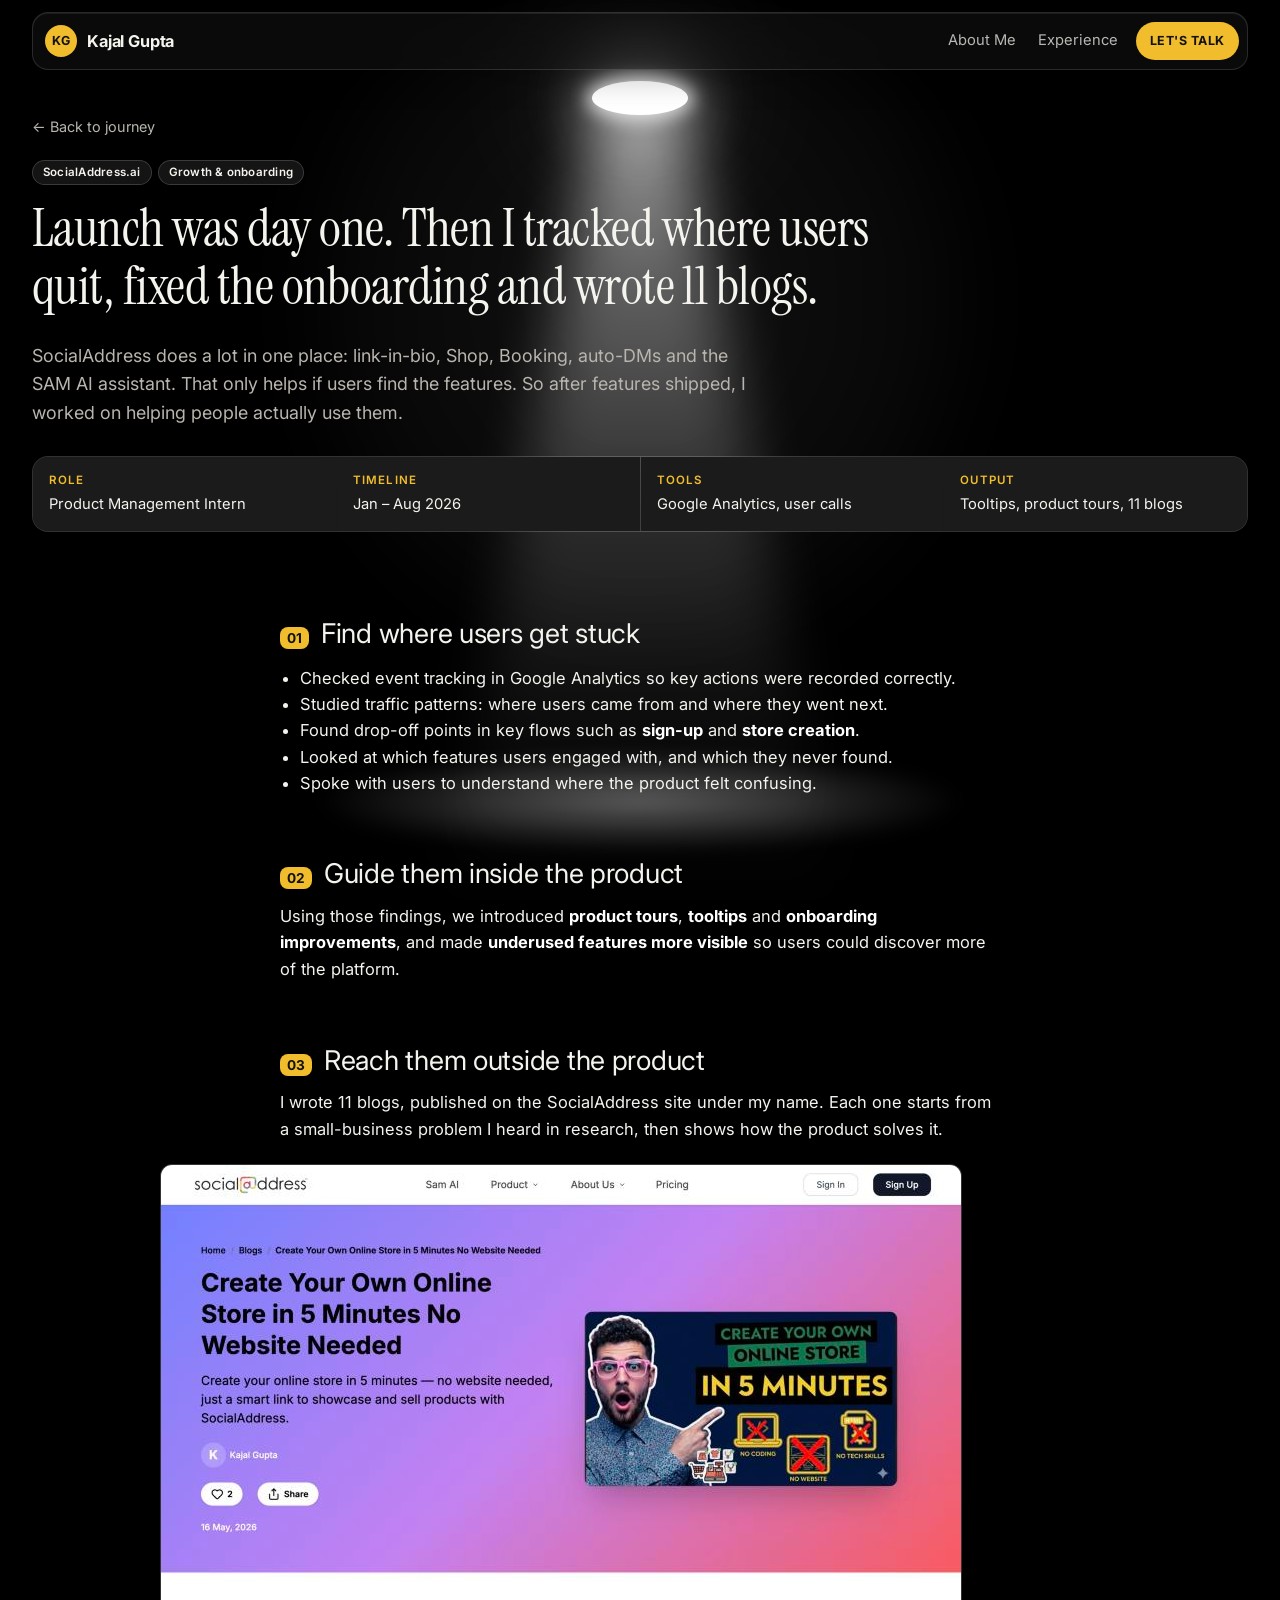
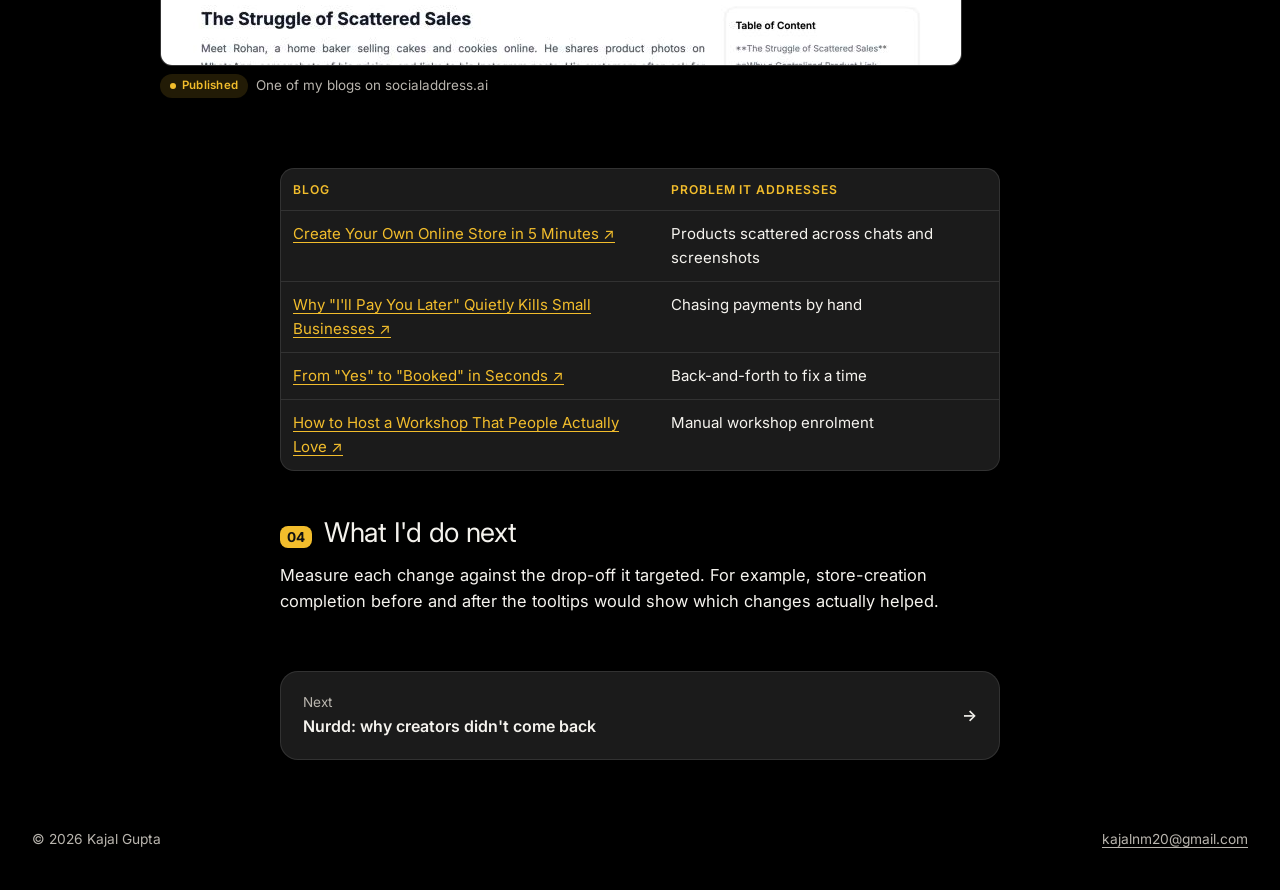
==== commit ab99011a: "Spotlight sweeps in a slow circle (smoke removed); journey: company link under the name Co-Authored-" ====
--- a/analytics.html
+++ b/analytics.html
@@ -13,7 +13,7 @@
 <script src="splash-cursor.js" defer></script>
 </head>
 <body>
-<div class="torch spot" aria-hidden="true"><i class="t-halo"></i><i class="t-beam"></i><i class="t-pool"></i><div class="t-smoke"><i class="k1"></i><i class="k2"></i></div><div class="t-glows"><i class="g1"></i><i class="g2"></i><i class="g3"></i><i class="g4"></i></div><i class="t-src"></i></div>
+<div class="torch spot" aria-hidden="true"><i class="t-halo"></i><i class="t-beam"></i><i class="t-pool"></i><i class="t-src"></i></div>
 <nav class="nav"><div class="wrap"><div class="nav-inner">
   <a class="brand" href="/"><span class="mono">KG</span>Kajal Gupta</a>
   <div class="nav-links"><a href="/#intro">About Me</a><a href="/#journey">Experience</a><a class="talk" href="/#contact">Let's talk</a></div>
--- a/styles.css
+++ b/styles.css
@@ -1613,23 +1613,32 @@
   background: linear-gradient(180deg, rgba(255,255,255,.62) 0%, rgba(255,255,255,.34) 22%, rgba(255,255,255,.14) 52%, rgba(255,255,255,.04) 80%, transparent 100%); }
 @media (max-width: 700px) { .spot .t-beam::before { clip-path: polygon(42% 0, 58% 0, 84% 100%, 16% 100%); } }
 
-/* v9 — smoke drifting in the spotlight, soft rays wandering in slow circles */
-.spot .t-smoke { position: absolute; left: 50%; top: 6vh; width: min(1100px, 130vw); height: 96vh; margin-left: calc(min(1100px, 130vw) / -2);
-  -webkit-mask-image: radial-gradient(ellipse 34% 62% at 50% 34%, #000 0%, rgba(0,0,0,.55) 45%, transparent 80%); mask-image: radial-gradient(ellipse 34% 62% at 50% 34%, #000 0%, rgba(0,0,0,.55) 45%, transparent 80%); }
-.spot .t-smoke i { position: absolute; inset: -18%; left: -18%; background-size: cover; background-position: center; filter: blur(8px); will-change: transform; }
-.spot .t-smoke .k1 { background-image: url("data:image/svg+xml,%3Csvg xmlns='http://www.w3.org/2000/svg' width='900' height='900' preserveAspectRatio='xMidYMid slice'%3E%3Cfilter id='s' x='0' y='0' width='100%25' height='100%25'%3E%3CfeTurbulence type='fractalNoise' baseFrequency='.0055' numOctaves='5' seed='5'/%3E%3CfeColorMatrix values='0 0 0 0 1  0 0 0 0 1  0 0 0 0 1  0 0 0 1.7 -.62'/%3E%3C/filter%3E%3Crect width='100%25' height='100%25' filter='url(%23s)'/%3E%3C/svg%3E"); opacity: .32; --r: 4%; animation: spOrbit 48s linear infinite; }
-.spot .t-smoke .k2 { background-image: url("data:image/svg+xml,%3Csvg xmlns='http://www.w3.org/2000/svg' width='900' height='900' preserveAspectRatio='xMidYMid slice'%3E%3Cfilter id='s' x='0' y='0' width='100%25' height='100%25'%3E%3CfeTurbulence type='fractalNoise' baseFrequency='.0055' numOctaves='5' seed='17'/%3E%3CfeColorMatrix values='0 0 0 0 1  0 0 0 0 1  0 0 0 0 1  0 0 0 1.7 -.62'/%3E%3C/filter%3E%3Crect width='100%25' height='100%25' filter='url(%23s)'/%3E%3C/svg%3E"); opacity: .24; --r: 6%; animation: spOrbit 66s linear infinite reverse; }
-.spot .t-glows { position: absolute; left: 50%; top: calc(9vh + 10px); width: 0; height: 0; }
-.spot .t-glows i { position: absolute; left: -70px; top: 0; width: 140px; height: 78vh; transform-origin: 50% 0; border-radius: 50%;
-  background: linear-gradient(180deg, rgba(255,255,255,.22), rgba(255,255,255,.08) 45%, transparent 90%); filter: blur(30px); will-change: transform, opacity; }
-.spot .t-glows .g1 { animation: spRay1 19s ease-in-out infinite; }
-.spot .t-glows .g2 { width: 110px; left: -55px; height: 70vh; animation: spRay2 26s ease-in-out infinite; }
-.spot .t-glows .g3 { width: 170px; left: -85px; height: 84vh; opacity: .8; animation: spRay3 33s ease-in-out infinite; }
-.spot .t-glows .g4 { width: 90px; left: -45px; height: 64vh; animation: spRay4 23s ease-in-out infinite; }
-@keyframes spOrbit { from { transform: rotate(0deg) translateX(var(--r)) rotate(0deg); } to { transform: rotate(360deg) translateX(var(--r)) rotate(-360deg); } }
-@keyframes spRay1 { 0%,100% { transform: rotate(-9deg) translateX(0); opacity: .7; } 25% { transform: rotate(2deg) translateX(14px); opacity: 1; } 50% { transform: rotate(10deg) translateX(0); opacity: .75; } 75% { transform: rotate(-1deg) translateX(-14px); opacity: .95; } }
-@keyframes spRay2 { 0%,100% { transform: rotate(8deg) translateX(0); opacity: .9; } 30% { transform: rotate(-4deg) translateX(-12px); opacity: .6; } 60% { transform: rotate(-11deg) translateX(6px); opacity: 1; } 80% { transform: rotate(3deg) translateX(12px); opacity: .7; } }
-@keyframes spRay3 { 0%,100% { transform: rotate(0deg) scaleX(1); opacity: .55; } 33% { transform: rotate(-6deg) scaleX(1.25); opacity: .8; } 66% { transform: rotate(6deg) scaleX(.9); opacity: .65; } }
-@keyframes spRay4 { 0%,100% { transform: rotate(-4deg) translateX(10px); opacity: .6; } 20% { transform: rotate(7deg) translateX(0); opacity: .9; } 55% { transform: rotate(13deg) translateX(-10px); opacity: .5; } 85% { transform: rotate(-12deg) translateX(0); opacity: .85; } }
-@media (prefers-reduced-motion: reduce) { .spot .t-smoke i, .spot .t-glows i { animation: none !important; } }
-@media (max-width: 700px) { .spot .t-smoke { -webkit-mask-image: radial-gradient(ellipse 48% 60% at 50% 34%, #000, transparent 80%); mask-image: radial-gradient(ellipse 48% 60% at 50% 34%, #000, transparent 80%); } }
+/* v10 — one realistic spotlight beam sweeping in a slow circle; the floor glow follows it */
+.spot .t-beam { animation: spSweep 20s ease-in-out infinite, spBreathe 8s ease-in-out infinite !important; }
+.spot .t-pool { animation: spPoolSweep 20s ease-in-out infinite, spBreathe 8s ease-in-out infinite !important; }
+.spot .t-halo { animation: spHalo 20s ease-in-out infinite; }
+/* the beam swings left → back → right → forward, so its spot traces a circle on the floor */
+@keyframes spSweep {
+  0%, 100% { transform: rotate(-11deg) scaleY(1); }
+  25%      { transform: rotate(0deg)   scaleY(.9); }
+  50%      { transform: rotate(11deg)  scaleY(1); }
+  75%      { transform: rotate(0deg)   scaleY(1.06); }
+}
+@keyframes spPoolSweep {
+  0%, 100% { transform: translate(15vh, -1vh) scale(.95); opacity: .85; }
+  25%      { transform: translate(0, -7vh) scale(.82); opacity: .75; }
+  50%      { transform: translate(-15vh, -1vh) scale(.95); opacity: .85; }
+  75%      { transform: translate(0, 2vh) scale(1.06); opacity: 1; }
+}
+@keyframes spHalo {
+  0%, 100% { transform: translateX(4vh); } 50% { transform: translateX(-4vh); }
+}
+@media (max-width: 700px) {
+  @keyframes spPoolSweep { 0%, 100% { transform: translate(9vh, -1vh) scale(.95); } 25% { transform: translate(0, -5vh) scale(.84); } 50% { transform: translate(-9vh, -1vh) scale(.95); } 75% { transform: translate(0, 2vh) scale(1.05); } }
+}
+@media (prefers-reduced-motion: reduce) { .spot .t-beam, .spot .t-pool, .spot .t-halo { animation: none !important; } }
+
+/* journey: company link sits under the name, logo beside both */
+.co-info .sc-name { flex-direction: column; align-items: flex-start; gap: 2px; }
+.co-info .sc-co h3 { line-height: 1.1; }
+.co-info .sc-co a { line-height: 1.3; }
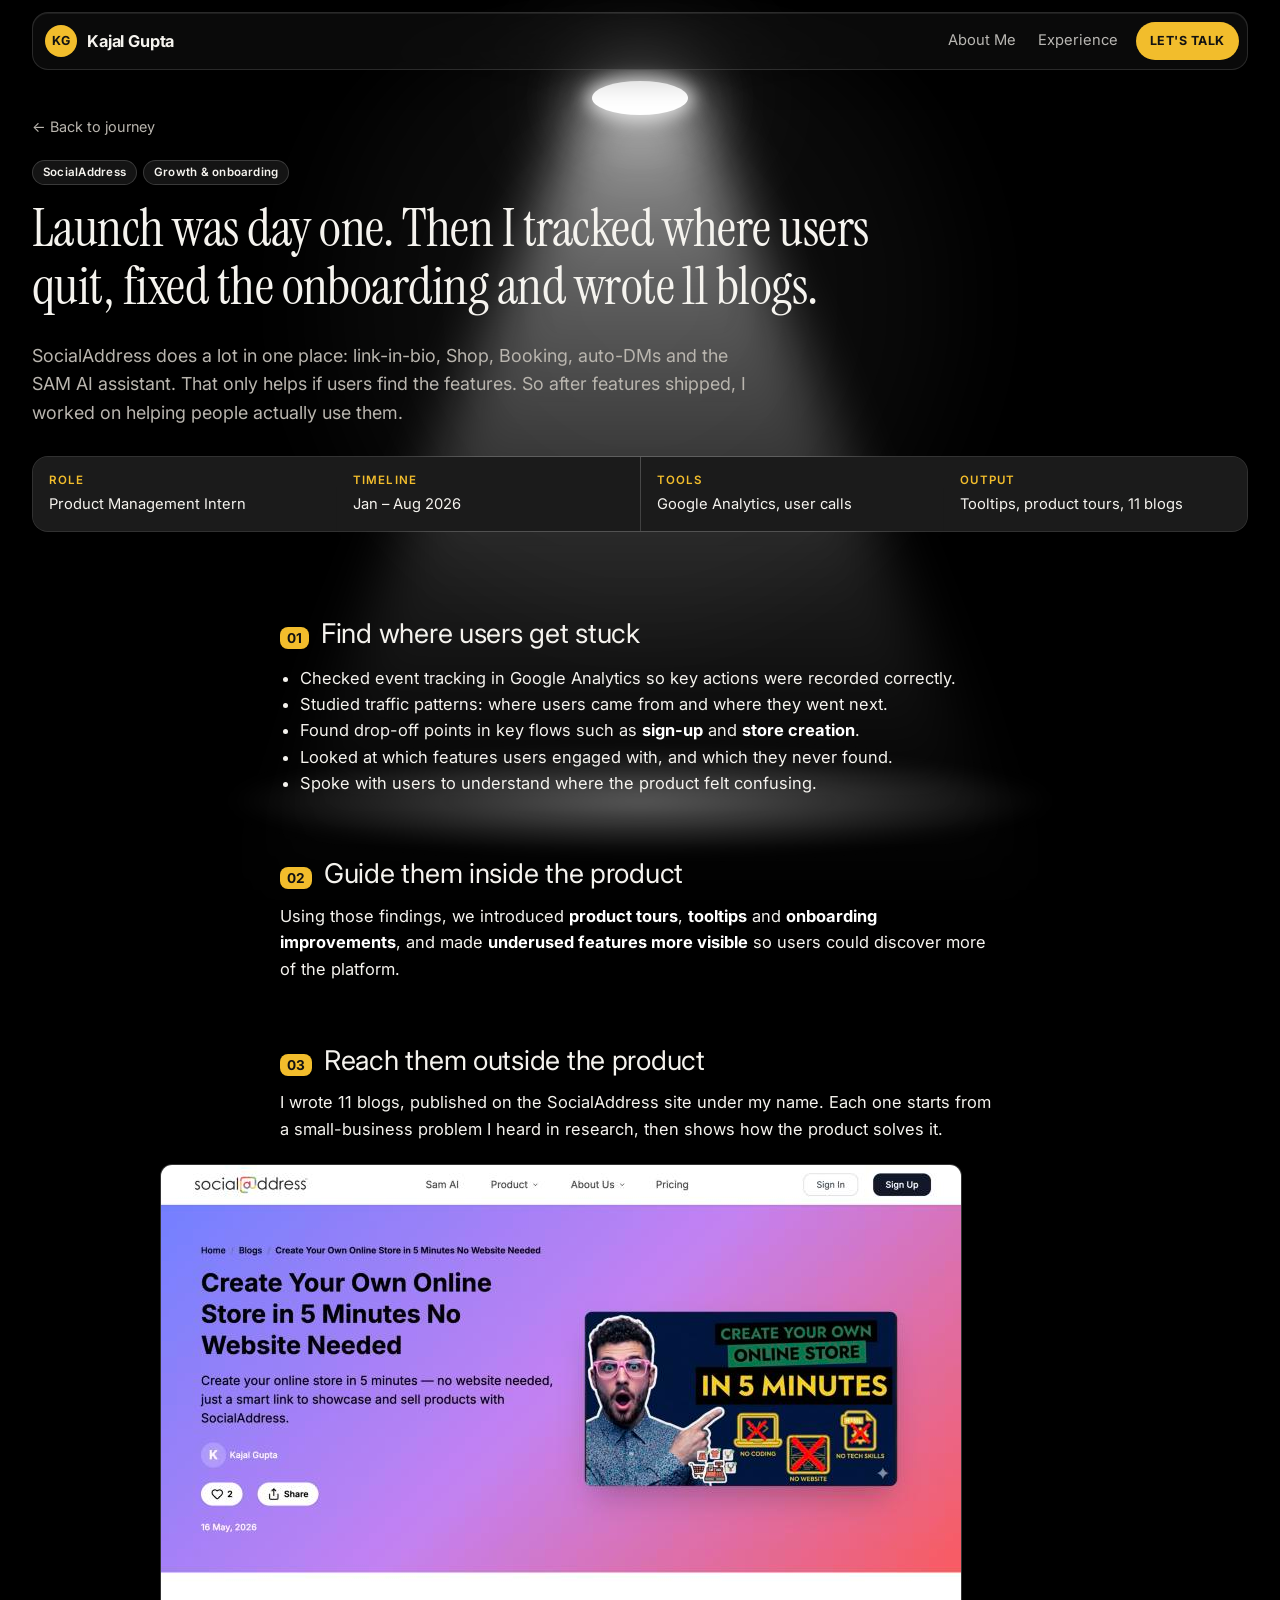
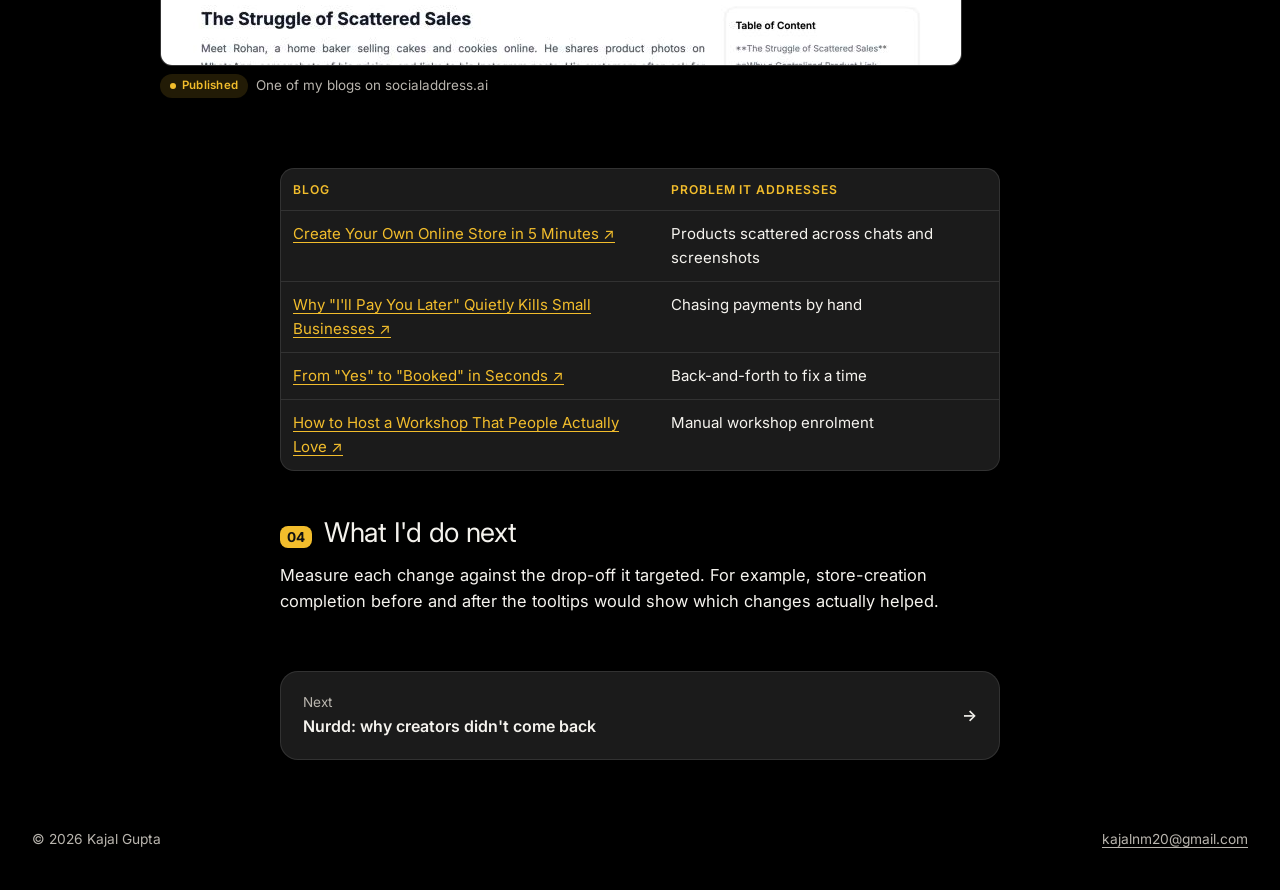
==== commit 42dad43b: "Use 'SocialAddress' as the company name everywhere Co-Authored-By: Claude Opus 5.5 <noreply@anthropi" ====
--- a/analytics.html
+++ b/analytics.html
@@ -4,7 +4,7 @@
 <meta charset="utf-8">
 <meta name="viewport" content="width=device-width, initial-scale=1">
 <title>Hands-on product work at SocialAddress — Kajal Gupta</title>
-<meta name="description" content="Tracking drop-offs in Google Analytics, onboarding fixes with tooltips and product tours, and 11 published product-education blogs at SocialAddress.ai.">
+<meta name="description" content="Tracking drop-offs in Google Analytics, onboarding fixes with tooltips and product tours, and 11 published product-education blogs at SocialAddress.">
 <link rel="preconnect" href="https://fonts.googleapis.com">
 <link rel="preconnect" href="https://fonts.gstatic.com" crossorigin>
 <link href="https://fonts.googleapis.com/css2?family=Inter:wght@400;500;600;700&family=Instrument+Serif:ital@0;1&family=Allura&display=swap" rel="stylesheet">
@@ -21,7 +21,7 @@
 
 <header class="cs-head"><div class="wrap">
   <a class="back" href="/#journey">← Back to journey</a>
-  <div style="display:flex;gap:6px;flex-wrap:wrap;margin-bottom:14px"><span class="chip plain">SocialAddress.ai</span><span class="chip plain">Growth &amp; onboarding</span></div>
+  <div style="display:flex;gap:6px;flex-wrap:wrap;margin-bottom:14px"><span class="chip plain">SocialAddress</span><span class="chip plain">Growth &amp; onboarding</span></div>
   <h1>Launch was day one. Then I tracked where users quit, fixed the onboarding and wrote 11 blogs.</h1>
   <p class="sub">SocialAddress does a lot in one place: link-in-bio, Shop, Booking, auto-DMs and the SAM AI assistant. That only helps if users find the features. So after features shipped, I worked on helping people actually use them.</p>
   <div class="metabar">
--- a/styles.css
+++ b/styles.css
@@ -1642,3 +1642,9 @@
 .co-info .sc-name { flex-direction: column; align-items: flex-start; gap: 2px; }
 .co-info .sc-co h3 { line-height: 1.1; }
 .co-info .sc-co a { line-height: 1.3; }
+
+/* wider spotlight cone */
+.spot .t-beam { width: min(1100px, 120vw) !important; margin-left: calc(min(1100px, 120vw) / -2) !important; }
+.spot .t-beam::before { clip-path: polygon(45.5% 0, 54.5% 0, 86% 100%, 14% 100%) !important; }
+.spot .t-pool { width: min(1150px, 130vw) !important; margin-left: calc(min(1150px, 130vw) / -2) !important; }
+@media (max-width: 700px) { .spot .t-beam::before { clip-path: polygon(43% 0, 57% 0, 92% 100%, 8% 100%) !important; } }
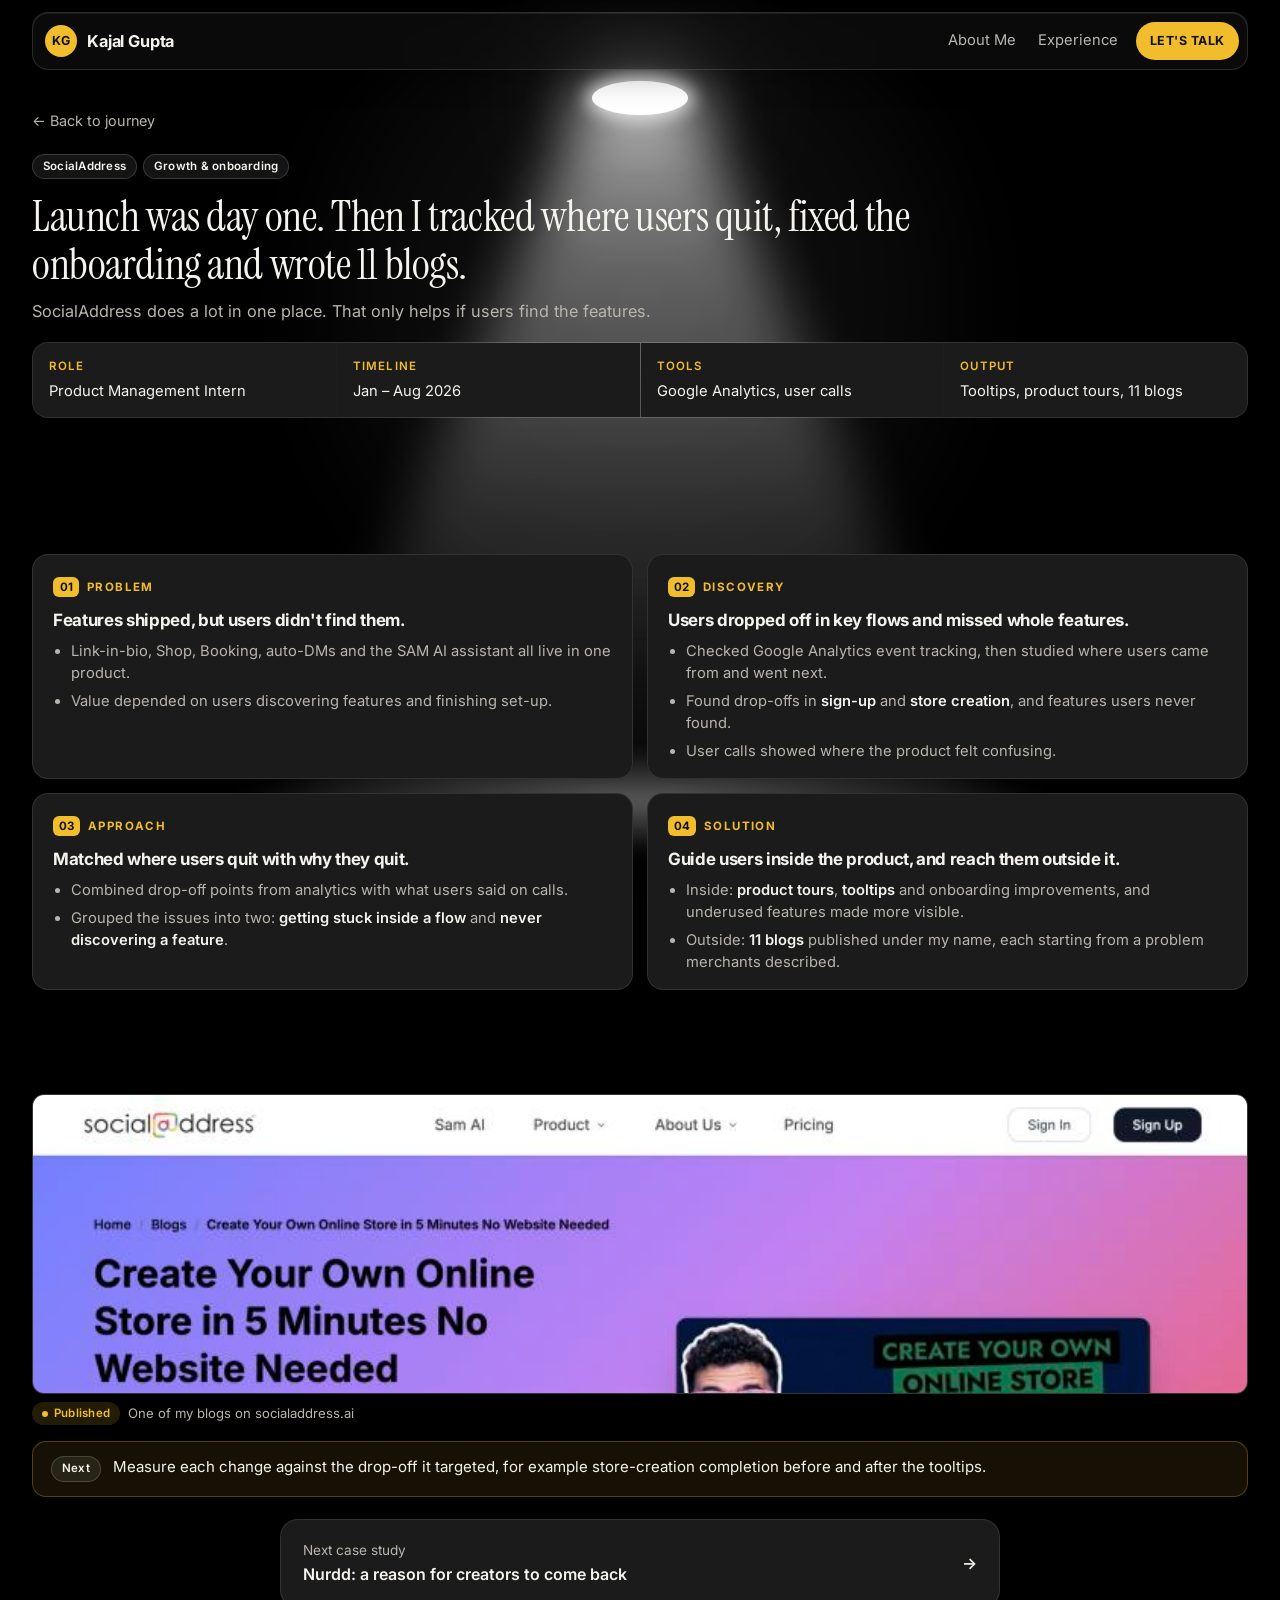
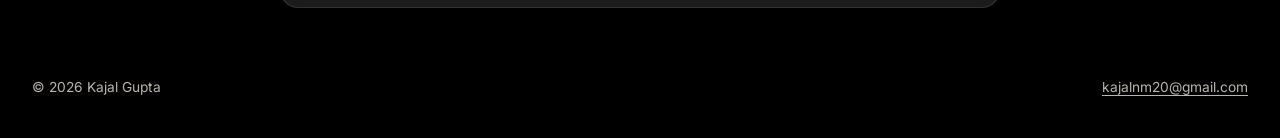
==== commit c8230a4c: "Compact case studies (Problem, Discovery, Approach, Solution); shorter QikD card illustration Co-Aut" ====
--- a/analytics.html
+++ b/analytics.html
@@ -23,7 +23,7 @@
   <a class="back" href="/#journey">← Back to journey</a>
   <div style="display:flex;gap:6px;flex-wrap:wrap;margin-bottom:14px"><span class="chip plain">SocialAddress</span><span class="chip plain">Growth &amp; onboarding</span></div>
   <h1>Launch was day one. Then I tracked where users quit, fixed the onboarding and wrote 11 blogs.</h1>
-  <p class="sub">SocialAddress does a lot in one place: link-in-bio, Shop, Booking, auto-DMs and the SAM AI assistant. That only helps if users find the features. So after features shipped, I worked on helping people actually use them.</p>
+  <p class="sub">SocialAddress does a lot in one place. That only helps if users find the features.</p>
   <div class="metabar">
     <div><b>Role</b>Product Management Intern</div>
     <div><b>Timeline</b>Jan – Aug 2026</div>
@@ -32,50 +32,7 @@
   </div>
 </div></header>
 
-<main class="cs"><div class="wrap">
-
-  <div class="cs-sec">
-    <h2><span class="num">01</span>Find where users get stuck</h2>
-    <ul>
-      <li>Checked event tracking in Google Analytics so key actions were recorded correctly.</li>
-      <li>Studied traffic patterns: where users came from and where they went next.</li>
-      <li>Found drop-off points in key flows such as <b>sign-up</b> and <b>store creation</b>.</li>
-      <li>Looked at which features users engaged with, and which they never found.</li>
-      <li>Spoke with users to understand where the product felt confusing.</li>
-    </ul>
-  </div>
-
-  <div class="cs-sec">
-    <h2><span class="num">02</span>Guide them inside the product</h2>
-    <p>Using those findings, we introduced <b>product tours</b>, <b>tooltips</b> and <b>onboarding improvements</b>, and made <b>underused features more visible</b> so users could discover more of the platform.</p>
-  </div>
-
-  <div class="cs-sec wide">
-    <h2 style="max-width:var(--read);margin-left:auto;margin-right:auto"><span class="num">03</span>Reach them outside the product</h2>
-    <p style="max-width:var(--read);margin-left:auto;margin-right:auto">I wrote 11 blogs, published on the SocialAddress site under my name. Each one starts from a small-business problem I heard in research, then shows how the product solves it.</p>
-    <figure style="max-width:960px;margin-left:auto;margin-right:auto">
-      <img src="assets/sa-blog.jpg" alt="Blog post 'Create Your Own Online Store in 5 Minutes' by Kajal Gupta on socialaddress.ai" loading="lazy">
-      <figcaption><span class="chip live">Published</span> One of my blogs on socialaddress.ai</figcaption>
-    </figure>
-  </div>
-
-  <div class="cs-sec">
-    <div class="tbl-wrap"><table class="tbl">
-      <tr><th>Blog</th><th>Problem it addresses</th></tr>
-      <tr><td><a href="https://socialaddress.ai/blog/create-your-own-online-store-in-5-minutes" target="_blank" rel="noopener">Create Your Own Online Store in 5 Minutes ↗</a></td><td>Products scattered across chats and screenshots</td></tr>
-      <tr><td><a href="https://socialaddress.ai/blog/why-ill-pay-you-later-quietly-kills-small-businesses" target="_blank" rel="noopener">Why "I'll Pay You Later" Quietly Kills Small Businesses ↗</a></td><td>Chasing payments by hand</td></tr>
-      <tr><td><a href="https://socialaddress.ai/blog/stop-saying-let-me-check-my-calendar-the-new-standard-for-client-scheduling-in-2026" target="_blank" rel="noopener">From "Yes" to "Booked" in Seconds ↗</a></td><td>Back-and-forth to fix a time</td></tr>
-      <tr><td><a href="https://socialaddress.ai/blog/how-to-host-a-workshop-that-people-actually-love" target="_blank" rel="noopener">How to Host a Workshop That People Actually Love ↗</a></td><td>Manual workshop enrolment</td></tr>
-    </table></div>
-  </div>
-
-  <div class="cs-sec">
-    <h2><span class="num">04</span>What I'd do next</h2>
-    <p>Measure each change against the drop-off it targeted. For example, store-creation completion before and after the tooltips would show which changes actually helped.</p>
-  </div>
-
-  <div class="next"><a href="nurdd.html"><span><small>Next</small>Nurdd: why creators didn't come back</span><span>→</span></a></div>
-</div></main>
+<main class="cs cs-compact"><div class="wrap"><section class="cx-case"><div class="cx"><article class="cx-b"><span class="cx-l"><i>01</i>Problem</span><h3>Features shipped, but users didn't find them.</h3><ul><li>Link-in-bio, Shop, Booking, auto-DMs and the SAM AI assistant all live in one product.</li><li>Value depended on users discovering features and finishing set-up.</li></ul></article><article class="cx-b"><span class="cx-l"><i>02</i>Discovery</span><h3>Users dropped off in key flows and missed whole features.</h3><ul><li>Checked Google Analytics event tracking, then studied where users came from and went next.</li><li>Found drop-offs in <b>sign-up</b> and <b>store creation</b>, and features users never found.</li><li>User calls showed where the product felt confusing.</li></ul></article><article class="cx-b"><span class="cx-l"><i>03</i>Approach</span><h3>Matched where users quit with why they quit.</h3><ul><li>Combined drop-off points from analytics with what users said on calls.</li><li>Grouped the issues into two: <b>getting stuck inside a flow</b> and <b>never discovering a feature</b>.</li></ul></article><article class="cx-b"><span class="cx-l"><i>04</i>Solution</span><h3>Guide users inside the product, and reach them outside it.</h3><ul><li>Inside: <b>product tours</b>, <b>tooltips</b> and onboarding improvements, and underused features made more visible.</li><li>Outside: <b>11 blogs</b> published under my name, each starting from a problem merchants described.</li></ul></article></div></section><figure class="cx-shot"><img src="assets/sa-blog.jpg" alt="Blog post 'Create Your Own Online Store in 5 Minutes' by Kajal Gupta on socialaddress.ai" loading="lazy"><figcaption><span class="chip live">Published</span> One of my blogs on socialaddress.ai</figcaption></figure><div class="cx-out"><span class="chip plain">Next</span><p>Measure each change against the drop-off it targeted, for example store-creation completion before and after the tooltips.</p></div><div class="next"><a href="nurdd.html"><span><small>Next case study</small>Nurdd: a reason for creators to come back</span><span>→</span></a></div></div></main>
 
 <footer><div class="wrap"><span>© 2026 Kajal Gupta</span><a href="mailto:kajalnm20@gmail.com">kajalnm20@gmail.com</a></div></footer>
 </body>
--- a/styles.css
+++ b/styles.css
@@ -1648,3 +1648,419 @@
 .spot .t-beam::before { clip-path: polygon(45.5% 0, 54.5% 0, 86% 100%, 14% 100%) !important; }
 .spot .t-pool { width: min(1150px, 130vw) !important; margin-left: calc(min(1150px, 130vw) / -2) !important; }
 @media (max-width: 700px) { .spot .t-beam::before { clip-path: polygon(43% 0, 57% 0, 92% 100%, 8% 100%) !important; } }
+
+/* =====================================================================
+   Journey cards: illustrations under the title (corner animations removed)
+   ===================================================================== */
+.wk .viz { display: none !important; }
+.wk-ill { flex: 1 1 auto; min-height: 64px; display: flex; align-items: center; justify-content: flex-start; margin: 10px 0 12px; }
+.wk-ill .il { width: 100%; height: 100%; max-height: 190px; overflow: visible; }
+.works.three .wk:first-child .wk-ill .il, .works.one .wk-ill .il { max-width: 520px; }
+@media (max-width: 959px) { .wk-ill { flex: none; height: 130px; } }
+.il * { transform-box: fill-box; transform-origin: center; }
+.il .il-card { fill: #fff; stroke: #1a1f1c; stroke-width: 1.5; }
+.il .il-soft { fill: color-mix(in srgb, var(--mustard-soft) 70%, #fff); }
+.il .il-line { fill: none; stroke: rgba(26,31,28,.35); stroke-width: 2.4; stroke-linecap: round; }
+.il .il-grid { fill: none; stroke: rgba(26,31,28,.12); stroke-width: 1.5; }
+.il .il-ink-fill { fill: #1a1f1c; }
+.il .il-accent { fill: var(--mustard); }
+.il .il-tick { fill: none; stroke: #1a1f1c; stroke-width: 2.4; stroke-linecap: round; stroke-linejoin: round; }
+.il .il-tick-w { fill: none; stroke: #fff; stroke-width: 2.2; stroke-linecap: round; stroke-linejoin: round; }
+.il .il-arrow { fill: none; stroke: #1a1f1c; stroke-width: 2; stroke-dasharray: 5 6; stroke-linecap: round; animation: ilDash 1.2s linear infinite; }
+.il .il-head { fill: none; stroke: #1a1f1c; stroke-width: 2; stroke-linecap: round; stroke-linejoin: round; }
+.il .il-txt { font: 600 11px "Inter", sans-serif; fill: #1a1f1c; }
+.il .il-txt.dim { fill: rgba(26,31,28,.45); }
+@keyframes ilDash { to { stroke-dashoffset: -22; } }
+
+/* 0→1 Shop: scattered chat screenshots → a store on a phone */
+.il-shop .il-chats g { animation: ilFloat 4s ease-in-out infinite alternate; }
+.il-shop .il-chats .b2 { animation-delay: -1.3s; } .il-shop .il-chats .b3 { animation-delay: -2.6s; }
+.il-shop .il-tile { fill: color-mix(in srgb, var(--mustard-soft) 80%, #fff); stroke: #1a1f1c; stroke-width: 1.2; animation: ilPop 6s ease-in-out infinite; }
+.il-shop .t1 { fill: var(--mustard); } .il-shop .t2 { animation-delay: .25s; } .il-shop .t3 { animation-delay: .5s; } .il-shop .t4 { fill: var(--mustard); animation-delay: .75s; }
+.il-shop .il-buy { animation: ilPulse 6s ease-in-out infinite; }
+.il-shop .il-badge { animation: ilBadge 6s ease-in-out infinite; }
+@keyframes ilFloat { from { transform: translateY(-3px) rotate(-1.5deg); } to { transform: translateY(3px) rotate(1.5deg); } }
+@keyframes ilPop { 0%, 8% { transform: scale(0); opacity: 0; } 18%, 82% { transform: scale(1); opacity: 1; } 92%, 100% { transform: scale(0); opacity: 0; } }
+@keyframes ilPulse { 0%, 30% { opacity: 0; } 40%, 80% { opacity: 1; } 55% { transform: scale(1.04); } 92%, 100% { opacity: 0; } }
+@keyframes ilBadge { 0%, 45% { transform: scale(0); } 52% { transform: scale(1.25); } 58%, 85% { transform: scale(1); } 95%, 100% { transform: scale(0); } }
+
+/* Booking: a long chat thread → one form with upload, calendar and confirmation */
+.il-book .il-thread { animation: ilScroll 7s linear infinite; transform-box: view-box; }
+.il-book .il-drop { fill: #fff; stroke: rgba(26,31,28,.4); stroke-width: 1.3; stroke-dasharray: 4 3; }
+.il-book .il-doc { animation: ilDoc 7s ease-in-out infinite; }
+.il-book .il-cal rect { fill: #f1ede5; }
+.il-book .il-cal .pick { animation: ilPick 7s ease-in-out infinite; }
+.il-book .il-ok { animation: ilBadge 7s ease-in-out infinite; animation-delay: .6s; }
+@keyframes ilScroll { from { transform: translateY(0); } to { transform: translateY(-72px); } }
+@keyframes ilDoc { 0%, 15% { transform: translateX(-24px); opacity: 0; } 30%, 85% { transform: translateX(0); opacity: 1; } 95%, 100% { opacity: 0; } }
+@keyframes ilPick { 0%, 38% { fill: #f1ede5; } 46%, 88% { fill: var(--mustard); } 100% { fill: #f1ede5; } }
+
+/* Growth & onboarding: a drop-off in the funnel, a tooltip fixes it, blogs fan out */
+.il-grow .il-bar { fill: color-mix(in srgb, var(--mustard-soft) 85%, #fff); stroke: #1a1f1c; stroke-width: 1.2; }
+.il-grow .il-fix { fill: var(--mustard); transform-origin: left center; animation: ilFix 7s ease-in-out infinite; }
+.il-grow .il-tip { animation: ilTip 7s ease-in-out infinite; }
+.il-grow .il-qm { font: 700 15px "Inter", sans-serif; fill: #fff; text-anchor: middle; }
+.il-grow .il-blogs g { transform-origin: 50% 100%; animation: ilFan 7s ease-in-out infinite; }
+.il-grow .il-blogs .d1 { --r: -9deg; } .il-grow .il-blogs .d2 { --r: -3deg; } .il-grow .il-blogs .d3 { --r: 5deg; }
+@keyframes ilFix { 0%, 30% { transform: scaleX(.45); } 50%, 85% { transform: scaleX(1.12); } 100% { transform: scaleX(.45); } }
+@keyframes ilTip { 0%, 12% { opacity: 0; transform: translateX(-60px) scale(.6); } 22%, 40% { opacity: 1; transform: translateX(-60px) scale(1); } 52%, 85% { opacity: 1; transform: translateX(0) scale(1); } 95%, 100% { opacity: 0; transform: translateX(0) scale(.8); } }
+@keyframes ilFan { 0%, 20% { transform: rotate(0); } 45%, 80% { transform: rotate(var(--r)); } 100% { transform: rotate(0); } }
+
+/* Retention: numbers on a dashboard turn into a next step */
+.il-dash .il-chart { fill: none; stroke: #1a1f1c; stroke-width: 2.5; stroke-linecap: round; stroke-dasharray: 1; stroke-dashoffset: 1; animation: ilDraw 6s ease-in-out infinite; }
+.il-dash .il-ping { fill: var(--mustard); stroke: #1a1f1c; stroke-width: 1.5; animation: ilPing 6s ease-in-out infinite; }
+.il-dash .il-link { animation: ilDash 1.2s linear infinite, ilShow 6s ease-in-out infinite; }
+.il-dash .il-next { animation: ilNext 6s ease-in-out infinite; }
+@keyframes ilDraw { 0% { stroke-dashoffset: 1; } 35%, 88% { stroke-dashoffset: 0; } 100% { stroke-dashoffset: 1; } }
+@keyframes ilPing { 0%, 32% { transform: scale(0); } 40% { transform: scale(1.5); } 48%, 88% { transform: scale(1); } 100% { transform: scale(0); } }
+@keyframes ilShow { 0%, 45% { opacity: 0; } 52%, 88% { opacity: 1; } 100% { opacity: 0; } }
+@keyframes ilNext { 0%, 50% { opacity: 0; transform: translateX(-10px) scale(.9); } 60%, 88% { opacity: 1; transform: none; } 100% { opacity: 0; } }
+
+/* Acquisition: a visitor gets an answer from a free calculator before any sign-up */
+.il-tools .il-user { animation: ilWalk 6s ease-in-out infinite; }
+.il-tools .il-gauge { fill: none; stroke: #ece7dd; stroke-width: 9; stroke-linecap: round; }
+.il-tools .il-gauge-on { fill: none; stroke: var(--mustard); stroke-width: 9; stroke-linecap: round; stroke-dasharray: 1; stroke-dashoffset: 1; animation: ilGauge 6s ease-in-out infinite; }
+.il-tools .il-needle { transform-box: view-box; transform-origin: 124px 96px; animation: ilNeedle 6s ease-in-out infinite; }
+.il-tools .il-needle-l { stroke: #1a1f1c; stroke-width: 3; stroke-linecap: round; }
+.il-tools .il-dashed { fill: none; stroke: rgba(26,31,28,.35); stroke-width: 1.5; stroke-dasharray: 4 3; }
+.il-tools .il-gate { opacity: .7; }
+@keyframes ilWalk { 0% { transform: translateX(-10px); opacity: 0; } 15%, 85% { transform: translateX(10px); opacity: 1; } 100% { transform: translateX(10px); opacity: 0; } }
+@keyframes ilGauge { 0%, 20% { stroke-dashoffset: 1; } 55%, 85% { stroke-dashoffset: .3; } 100% { stroke-dashoffset: 1; } }
+@keyframes ilNeedle { 0%, 20% { transform: rotate(-90deg); } 55%, 85% { transform: rotate(36deg); } 100% { transform: rotate(-90deg); } }
+
+/* QikD: clear steps fill in one by one, and follow-up emails reach people who dropped off */
+.il-qikd .il-track { fill: none; stroke: #e3ddd1; stroke-width: 5; stroke-linecap: round; }
+.il-qikd .il-prog { fill: none; stroke: var(--mustard); stroke-width: 5; stroke-linecap: round; stroke-dasharray: 1; stroke-dashoffset: 1; animation: ilProg 8s ease-in-out infinite; }
+.il-qikd .il-step circle { fill: #fff; stroke: #1a1f1c; stroke-width: 1.6; animation: ilStep 8s ease-in-out infinite; }
+.il-qikd .il-step .il-tick, .il-qikd .il-step .il-idcard { opacity: 0; animation: ilStepTick 8s ease-in-out infinite; }
+.il-qikd .il-idcard { fill: none; stroke: #1a1f1c; stroke-width: 1.6; }
+.il-qikd .s1 * { animation-delay: 0s; } .il-qikd .s2 * { animation-delay: .9s; } .il-qikd .s3 * { animation-delay: 1.8s; } .il-qikd .s4 * { animation-delay: 2.7s; }
+.il-qikd .il-mail { transform-box: view-box; animation: ilMail 8s ease-in-out infinite; }
+.il-qikd .il-env { fill: none; stroke: #1a1f1c; stroke-width: 1.5; stroke-linejoin: round; }
+@keyframes ilProg { 0%, 5% { stroke-dashoffset: 1; } 45%, 88% { stroke-dashoffset: 0; } 100% { stroke-dashoffset: 1; } }
+@keyframes ilStep { 0%, 8% { fill: #fff; } 14%, 85% { fill: var(--mustard); } 95%, 100% { fill: #fff; } }
+@keyframes ilStepTick { 0%, 8% { opacity: 0; } 14%, 85% { opacity: 1; } 95%, 100% { opacity: 0; } }
+@keyframes ilMail { 0%, 50% { transform: translate(250px, 84px); opacity: 0; } 56% { opacity: 1; } 86% { transform: translate(14px, 84px); opacity: 1; } 94%, 100% { transform: translate(14px, 84px); opacity: 0; } }
+@media (prefers-reduced-motion: reduce) { .il, .il * { animation: none !important; } .il-dash .il-chart, .il-qikd .il-prog, .il-tools .il-gauge-on { stroke-dashoffset: 0; } }
+/* illustrations fill only the free space in each card, never stretch it */
+.wk-ill { position: relative; flex: 1 1 0; min-height: 72px; }
+.wk-ill .il { position: absolute; left: 0; top: 0; width: 100%; height: 100%; max-height: none; }
+.works.three .wk:first-child .wk-ill .il, .works.one .wk-ill .il { max-width: none; }
+@media (max-width: 959px) { .wk-ill { flex: none; height: 130px; } }
+@media (min-width: 960px) {
+  .cos { max-height: 680px; }
+  .works.three { grid-template-rows: minmax(0, 1fr) minmax(0, 1fr); }
+  .works.two { grid-template-rows: minmax(0, 1fr); }
+  .wk-ill { margin: 6px 0 10px; min-height: 56px; }
+}
+@media (min-width: 960px) {
+  .co { grid-template-rows: minmax(0, 1fr); }
+  .works { min-height: 0; height: 100%; }
+  .works .wk { min-height: 0; }
+}
+
+/* ---------- journey scenes with people (replace the box-and-line illustrations) ---------- */
+.sc .blob { fill: color-mix(in srgb, var(--mustard-soft) 55%, transparent); }
+.sc .k { fill: #1a1f1c; } .sc .w { fill: #fff; } .sc .y { fill: var(--mustard); } .sc .ys { fill: color-mix(in srgb, var(--mustard-soft) 85%, #fff); }
+.sc .ol { stroke: #1a1f1c; stroke-width: 1.6; stroke-linejoin: round; }
+.sc .sk { fill: #e9c3a0; } .sc .hr { fill: #1a1f1c; }
+.sc .leg { fill: none; stroke: #1a1f1c; stroke-width: 3.2; stroke-linecap: round; }
+.sc .arm { fill: none; stroke: #e9c3a0; stroke-width: 5; stroke-linecap: round; }
+.sc .ln { fill: none; stroke: rgba(26,31,28,.4); stroke-width: 2; stroke-linecap: round; }
+.sc .k-ln { fill: none; stroke: #1a1f1c; stroke-width: 2.4; stroke-linecap: round; }
+.sc .tick { fill: none; stroke: #1a1f1c; stroke-width: 2.4; stroke-linecap: round; stroke-linejoin: round; }
+.sc text { font-family: "Inter", sans-serif; font-weight: 700; }
+
+/* Shop: a stall seller puts products on a phone store; scattered chats get pulled in */
+.sc-shop .awn { transform-origin: 50% 0; animation: scSway 5s ease-in-out infinite alternate; }
+.sc-shop .phone { animation: scBob 2.6s ease-in-out infinite alternate; }
+.sc-shop .tl { animation: ilPop 6s ease-in-out infinite; } .sc-shop .t2 { animation-delay: .3s; } .sc-shop .t3 { animation-delay: .6s; } .sc-shop .t4 { animation-delay: .9s; }
+.sc-shop .bub { animation: scPull 6s ease-in infinite; } .sc-shop .b2 { animation-delay: .5s; } .sc-shop .b3 { animation-delay: 1s; }
+@keyframes scSway { from { transform: rotate(-1.2deg); } to { transform: rotate(1.2deg); } }
+@keyframes scBob { from { transform: translateY(-2px) rotate(-3deg); } to { transform: translateY(2px) rotate(3deg); } }
+@keyframes scPull { 0%, 10% { transform: translateX(0) scale(1); opacity: 1; } 45% { transform: translateX(-82px) scale(.45); opacity: 0; } 46%, 70% { transform: translateX(0) scale(1); opacity: 0; } 82%, 100% { transform: translateX(0) scale(1); opacity: 1; } }
+
+/* Booking: a patient's form flies to the doctor's calendar and a slot gets booked */
+.sc-book .cell { fill: #f1ede5; stroke: rgba(26,31,28,.18); stroke-width: 1; }
+.sc-book .pick { animation: ilPick 6s ease-in-out infinite; }
+.sc-book .tk { opacity: 0; animation: scTk 6s ease-in-out infinite; }
+.sc-book .doc { animation: scFly 6s ease-in-out infinite; }
+.sc-book .steth { fill: none; stroke: #1a1f1c; stroke-width: 2; }
+.sc-book .arm-o { stroke: #1a1f1c; stroke-width: 8; stroke-linecap: round; } .sc-book .arm-i { stroke: #fff; stroke-width: 5; stroke-linecap: round; }
+.sc-book .point { transform-origin: 0 100%; animation: scPoint 6s ease-in-out infinite; }
+.sc-book .doctor { animation: scNod 6s ease-in-out infinite; transform-origin: 50% 100%; }
+@keyframes scFly { 0%, 8% { transform: translate(0, 0) rotate(0); opacity: 0; } 14% { opacity: 1; } 42% { transform: translate(120px, -14px) rotate(12deg); opacity: 1; } 52% { transform: translate(184px, 46px) rotate(0) scale(.4); opacity: 0; } 100% { opacity: 0; } }
+@keyframes scTk { 0%, 50% { opacity: 0; } 58%, 90% { opacity: 1; } 100% { opacity: 0; } }
+@keyframes scPoint { 0%, 45% { transform: rotate(6deg); } 55%, 90% { transform: rotate(-4deg); } 100% { transform: rotate(6deg); } }
+@keyframes scNod { 0%, 52% { transform: none; } 58% { transform: translateY(-2px); } 64%, 100% { transform: none; } }
+
+/* Growth: a user climbs the onboarding steps, a tip flag helps at the drop-off, blogs fly out */
+.sc-grow .trail { fill: none; stroke: #1a1f1c; stroke-width: 2; stroke-dasharray: 5 6; animation: ilDash 1.2s linear infinite; }
+.sc-grow .trail-h { fill: none; stroke: #1a1f1c; stroke-width: 2; stroke-linecap: round; stroke-linejoin: round; }
+.sc-grow .qm { fill: var(--mustard); font-size: 14px; text-anchor: middle; }
+.sc-grow .flag { transform-origin: 0 100%; animation: scFlag 7s ease-in-out infinite; }
+.sc-grow .climber { animation: scClimb 7s ease-in-out infinite; }
+.sc-grow .pg { animation: scPage 7s ease-in-out infinite; } .sc-grow .p2 { animation-delay: .5s; }
+@keyframes scClimb { 0% { transform: translate(40px, 112px); } 20% { transform: translate(92px, 92px); } 30%, 48% { transform: translate(92px, 92px); } 62% { transform: translate(144px, 72px); } 80%, 100% { transform: translate(196px, 52px); } }
+@keyframes scFlag { 0%, 18% { transform: scale(0); } 26% { transform: scale(1.15); } 32%, 60% { transform: scale(1); } 70%, 100% { transform: scale(0); } }
+@keyframes scPage { 0%, 60% { transform: translateY(14px); opacity: 0; } 72%, 92% { transform: translateY(-4px) rotate(-6deg); opacity: 1; } 100% { opacity: 0; } }
+
+/* Retention: a creator reads her dashboard, gets an idea, and a next step appears */
+.sc-dash .ring { fill: none; stroke: var(--mustard); stroke-width: 6; opacity: .55; animation: scRing 4s ease-in-out infinite alternate; }
+.sc-dash .grid { fill: none; stroke: rgba(26,31,28,.12); stroke-width: 1.4; }
+.sc-dash .chart { fill: none; stroke: #1a1f1c; stroke-width: 2.6; stroke-linecap: round; stroke-dasharray: 1; stroke-dashoffset: 1; animation: ilDraw 7s ease-in-out infinite; }
+.sc-dash .glow { fill: var(--mustard); opacity: 0; animation: scGlow 7s ease-in-out infinite; }
+.sc-dash .next { animation: ilNext 7s ease-in-out infinite; }
+.sc-dash .ntx { fill: #fff; font-size: 10px; }
+.sc-dash .loop { animation: scSpin 6s linear infinite; }
+.sc-dash .loop-p, .sc-dash .loop-h { fill: none; stroke: #1a1f1c; stroke-width: 2.2; stroke-linecap: round; stroke-linejoin: round; }
+.sc-dash .creator .arm { stroke: #e9c3a0; }
+@keyframes scRing { from { transform: scale(.96); opacity: .4; } to { transform: scale(1.04); opacity: .7; } }
+@keyframes scGlow { 0%, 40% { opacity: 0; transform: scale(.6); } 50%, 88% { opacity: .45; transform: scale(1.3); } 100% { opacity: 0; } }
+@keyframes scSpin { to { transform: rotate(360deg); } }
+
+/* Acquisition: people walk up to a free calculator and get an answer before any sign-up */
+.sc-tools .walkers g { animation: scStep .9s ease-in-out infinite alternate; } .sc-tools .wk2 { animation-delay: .3s; } .sc-tools .wk3 { animation-delay: .6s; }
+.sc-tools .walkers { animation: scArrive 7s ease-in-out infinite; }
+.sc-tools .gauge { fill: none; stroke: #ece7dd; stroke-width: 6; stroke-linecap: round; }
+.sc-tools .gauge-on { fill: none; stroke: var(--mustard); stroke-width: 6; stroke-linecap: round; stroke-dasharray: 1; stroke-dashoffset: 1; animation: ilGauge 7s ease-in-out infinite; }
+.sc-tools .needle { transform-box: view-box; transform-origin: 152px 50px; animation: ilNeedle 7s ease-in-out infinite; }
+.sc-tools .got { animation: scGot 7s ease-in-out infinite; }
+.sc-tools .later { fill: none; stroke: rgba(26,31,28,.4); stroke-width: 2; stroke-dasharray: 4 4; animation: ilDash 1.2s linear infinite; }
+.sc-tools .dashed { fill: rgba(255,255,255,.5); stroke: rgba(26,31,28,.4); stroke-width: 1.5; stroke-dasharray: 5 4; }
+.sc-tools .dtx { fill: rgba(26,31,28,.55); font-size: 10px; }
+@keyframes scStep { from { transform: translateY(0); } to { transform: translateY(-2.5px); } }
+@keyframes scArrive { 0% { transform: translateX(-16px); } 30%, 100% { transform: translateX(0); } }
+@keyframes scGot { 0%, 50% { transform: scale(0); } 58% { transform: scale(1.2); } 64%, 90% { transform: scale(1); } 100% { transform: scale(0); } }
+
+/* QikD: a person follows clear numbered steps to the PAN card; a reminder email goes back to the start */
+.sc-qikd .road { fill: none; stroke: color-mix(in srgb, var(--mustard-soft) 90%, #fff); stroke-width: 16; stroke-linecap: round; }
+.sc-qikd .road-l { fill: none; stroke: #fff; stroke-width: 2; stroke-dasharray: 6 7; }
+.sc-qikd .num { fill: #1a1f1c; font-size: 11px; text-anchor: middle; }
+.sc-qikd .sign .c { animation: ilStep 8s ease-in-out infinite; }
+.sc-qikd .s1 .c { animation-delay: .4s; } .sc-qikd .s2 .c { animation-delay: 2.2s; } .sc-qikd .s3 .c { animation-delay: 4s; }
+.sc-qikd .walker { animation: scWalk 8s ease-in-out infinite; }
+.sc-qikd .walker .pp { animation: scStep .5s ease-in-out infinite alternate; }
+.sc-qikd .pan { animation: scPan 8s ease-in-out infinite; }
+.sc-qikd .env { fill: none; stroke: #1a1f1c; stroke-width: 1.4; stroke-linejoin: round; }
+.sc-qikd .mail { transform-box: view-box; animation: scMail 8s ease-in-out infinite; }
+@keyframes scWalk { 0% { transform: translate(14px, 122px); } 25% { transform: translate(70px, 108px); } 50% { transform: translate(132px, 86px); } 75% { transform: translate(196px, 66px); } 90%, 100% { transform: translate(226px, 54px); } }
+@keyframes scPan { 0%, 80% { transform: scale(1); } 86% { transform: scale(1.15) rotate(-4deg); } 92%, 100% { transform: scale(1); } }
+@keyframes scMail { 0%, 30% { transform: translate(236px, 6px); opacity: 0; } 36% { opacity: 1; } 62% { transform: translate(120px, 26px); opacity: 1; } 72%, 100% { transform: translate(20px, 92px); opacity: 0; } }
+@media (prefers-reduced-motion: reduce) { .sc, .sc * { animation: none !important; } .sc-dash .chart, .sc-tools .gauge-on { stroke-dashoffset: 0; } }
+
+/* ---------- journey art (line art + bold yellow, inspired by Kajal's references; all original drawings) ---------- */
+.ar { --ink: #1a1f1c; }
+.ar .blob { fill: color-mix(in srgb, var(--mustard-soft) 60%, #fff 10%); }
+.ar .gl { fill: none; stroke: var(--ink); stroke-width: 1.4; }
+.ar .fy { fill: var(--mustard); } .ar .fw { fill: #fff; } .ar .fk { fill: var(--ink); } .ar .fs { fill: color-mix(in srgb, var(--mustard-soft) 85%, #fff); }
+.ar .o { stroke: var(--ink); stroke-width: 1.6; stroke-linejoin: round; stroke-linecap: round; }
+.ar .o2 { stroke: var(--ink); stroke-width: 1.1; stroke-linejoin: round; stroke-linecap: round; }
+.ar .o-w { stroke: #fff; stroke-width: 1.6; stroke-linecap: round; }
+.ar .nf { fill: none; }
+.ar .tk { fill: none; stroke: var(--ink); stroke-width: 2; stroke-linecap: round; stroke-linejoin: round; }
+.ar .lgk { fill: none; stroke: var(--ink); stroke-width: 3.6; stroke-linecap: round; }
+.ar .ry { fill: none; stroke: var(--mustard); stroke-width: 2.4; stroke-linecap: round; }
+.ar .dash-ln, .ar .dashc { fill: none; stroke: var(--ink); stroke-width: 1.2; stroke-dasharray: 3 4; }
+.ar text { font-family: "Inter", sans-serif; font-weight: 700; }
+.ar .fl { animation: arFloat 4s ease-in-out infinite alternate; }
+.ar .f2 { animation-delay: -.6s; } .ar .f3 { animation-delay: -1.2s; } .ar .f4 { animation-delay: -1.8s; } .ar .f5 { animation-delay: -2.4s; } .ar .f6 { animation-delay: -3s; } .ar .f7 { animation-delay: -3.6s; }
+.ar .bulb .rays { animation: arRays 2.4s ease-in-out infinite; }
+@keyframes arFloat { from { transform: translateY(-3px); } to { transform: translateY(3px); } }
+@keyframes arRays { 0%, 100% { opacity: .35; transform: scale(.9); } 50% { opacity: 1; transform: scale(1.08); } }
+
+/* 0→1 Shop */
+.ar-shop .donut-k { fill: none; stroke: var(--ink); stroke-width: 9; }
+.ar-shop .donut-y { fill: none; stroke: var(--mustard); stroke-width: 9; stroke-dasharray: .38 1; animation: arDonut 6s ease-in-out infinite; }
+.ar-shop .dots circle { animation: arBlink 1.8s ease-in-out infinite; }
+.ar-shop .dots circle:nth-child(2) { animation-delay: .15s; } .ar-shop .dots circle:nth-child(3) { animation-delay: .3s; } .ar-shop .dots circle:nth-child(4) { animation-delay: .45s; } .ar-shop .dots circle:nth-child(5) { animation-delay: .6s; }
+.ar-shop .wave { transform-box: view-box; transform-origin: 172px 96px; animation: arWave 1.6s ease-in-out infinite alternate; }
+.ar-shop .phonearm { transform-box: view-box; transform-origin: 118px 90px; animation: arTilt 3s ease-in-out infinite alternate; }
+.ar-shop .note { animation: arNote 3s ease-in-out infinite; }
+.ar-shop .leg-t { fill: none; stroke: var(--ink); stroke-width: 5; stroke-linecap: round; }
+.ar-shop .cloud { animation: arDrift 9s ease-in-out infinite alternate; }
+@keyframes arDonut { 0%, 100% { stroke-dasharray: .3 1; } 50% { stroke-dasharray: .6 1; } }
+@keyframes arBlink { 0%, 100% { opacity: .4; } 50% { opacity: 1; } }
+@keyframes arWave { from { transform: rotate(-6deg); } to { transform: rotate(8deg); } }
+@keyframes arTilt { from { transform: rotate(-3deg); } to { transform: rotate(4deg); } }
+@keyframes arNote { 0%, 100% { transform: translateX(0); opacity: 1; } 50% { transform: translateX(-6px) rotate(-8deg); opacity: .7; } }
+@keyframes arDrift { from { transform: translateX(-6px); } to { transform: translateX(8px); } }
+
+/* Booking */
+.ar-book .ck { animation: arCheck 6s ease-in-out infinite; }
+.ar-book .c1 { animation-delay: .8s; } .ar-book .c2 { animation-delay: 1.6s; }
+.ar-book .okbtn { animation: arOk 6s ease-in-out infinite; }
+.ar-book .hand-h { stroke: var(--ink); stroke-width: 2.4; stroke-linecap: round; }
+.ar-book .hand-mm { stroke: var(--ink); stroke-width: 1.8; stroke-linecap: round; }
+.ar-book .hand-m { transform-box: view-box; transform-origin: 232px 36px; animation: scSpin 6s linear infinite; }
+.ar-book .raise { transform-box: view-box; transform-origin: 226px 92px; animation: arWave 1.8s ease-in-out infinite alternate; }
+@keyframes arCheck { 0%, 10% { transform: scale(0); } 18% { transform: scale(1.2); } 24%, 86% { transform: scale(1); } 96%, 100% { transform: scale(0); } }
+@keyframes arOk { 0%, 50% { transform: scale(1); } 56% { transform: scale(1.12); } 62%, 100% { transform: scale(1); } }
+
+/* Growth & onboarding */
+.ar-grow .g-big { transform-box: view-box; transform-origin: 128px 78px; animation: scSpin 18s linear infinite; }
+.ar-grow .g-small { transform-box: view-box; transform-origin: 214px 108px; animation: scSpin 12s linear infinite reverse; }
+.ar-grow .lad-l { fill: none; stroke: var(--ink); stroke-width: 2.4; stroke-linecap: round; }
+.ar-grow .drop { fill: var(--mustard); stroke: var(--ink); stroke-width: .8; animation: arDrop 1.4s ease-in infinite; }
+.ar-grow .d2 { animation-delay: .45s; } .ar-grow .d3 { animation-delay: .9s; }
+.ar-grow .plane { animation: arPlane 5s ease-in-out infinite; }
+.ar-grow .leaf { transform-origin: 50% 100%; animation: arLeaf 4s ease-in-out infinite alternate; } .ar-grow .l2 { animation-delay: -2s; }
+.ar-grow .scope { transform-box: view-box; transform-origin: 104px 86px; animation: arTilt 3s ease-in-out infinite alternate; }
+@keyframes arDrop { 0% { transform: translateY(-4px); opacity: 0; } 30% { opacity: 1; } 100% { transform: translateY(10px); opacity: 0; } }
+@keyframes arPlane { 0%, 100% { transform: translate(0, 0) rotate(0); } 50% { transform: translate(-8px, 6px) rotate(-8deg); } }
+@keyframes arLeaf { from { transform: rotate(-4deg); } to { transform: rotate(4deg); } }
+
+/* Retention */
+.ar-dash .okt { fill: #fff; font-size: 9px; text-anchor: middle; }
+.ar-dash .rope { fill: none; stroke: var(--ink); stroke-width: 1.3; }
+.ar-dash .rope-w { fill: none; stroke: #fff; stroke-width: 2.4; stroke-linecap: round; }
+.ar-dash .ropes { transform-box: view-box; transform-origin: 164px 80px; animation: arPullSwing 3.2s ease-in-out infinite alternate; }
+.ar-dash .pull { animation: arPull 3.2s ease-in-out infinite alternate; }
+.ar-dash .run .lg1 { transform-origin: 50% 0; animation: arStride .5s ease-in-out infinite alternate; }
+.ar-dash .run .lg2 { transform-origin: 50% 0; animation: arStride .5s ease-in-out infinite alternate-reverse; }
+.ar-dash .awning { transform-origin: 0 50%; animation: arLeaf 3s ease-in-out infinite alternate; }
+@keyframes arPullSwing { from { transform: rotate(-2.5deg); } to { transform: rotate(2.5deg); } }
+@keyframes arPull { from { transform: translateX(0); } to { transform: translateX(-6px); } }
+@keyframes arStride { from { transform: rotate(-14deg); } to { transform: rotate(14deg); } }
+
+/* Acquisition */
+.ar-tools .scr { fill: var(--ink); font-size: 18px; text-anchor: end; }
+.ar-tools .caret { fill: var(--ink); animation: arBlink 1s steps(2) infinite; }
+.ar-tools .key { animation: arKey 4.5s ease-in-out infinite; }
+.ar-tools .k4 { animation-delay: .5s; } .ar-tools .k2 { animation-delay: 1s; } .ar-tools .k7 { animation-delay: 1.5s; } .ar-tools .k0 { animation-delay: 2s; } .ar-tools .k5 { animation-delay: 2.5s; }
+.ar-tools .press { transform-box: view-box; transform-origin: 145px 120px; animation: arPress 1.1s ease-in-out infinite alternate; }
+.ar-tools .note { animation: arLeaf 3s ease-in-out infinite alternate; transform-origin: 50% 100%; }
+@keyframes arKey { 0%, 8% { fill: var(--mustard); } 4% { fill: var(--ink); } 100% { fill: var(--mustard); } }
+@keyframes arPress { from { transform: rotate(-2deg) translate(0, 0); } to { transform: rotate(2deg) translate(2px, -2px); } }
+
+/* UX & re-engagement */
+.ar-qikd .swirl { fill: none; stroke: #fff; stroke-width: 2; opacity: .8; }
+.ar-qikd .dsh { fill: #fff; stroke: var(--ink); stroke-width: 1.2; stroke-dasharray: 3 3; }
+.ar-qikd .draw { fill: none; stroke: var(--ink); stroke-width: 1.6; stroke-dasharray: 1; stroke-dashoffset: 1; animation: ilDraw 5s ease-in-out infinite; }
+.ar-qikd .hand-l { animation: arPlace 5s ease-in-out infinite; }
+.ar-qikd .hand-r { animation: arScribble 1.2s ease-in-out infinite alternate; }
+.ar-qikd .star { animation: arStar 5s ease-in-out infinite; }
+.ar-qikd .half { animation: arLeaf 4s ease-in-out infinite alternate; transform-origin: 50% 50%; }
+.ar-qikd .mail { transform-box: view-box; animation: arMail 6s ease-in-out infinite; }
+@keyframes arPlace { 0%, 100% { transform: translate(-8px, 6px); } 40%, 60% { transform: translate(40px, 4px); } }
+@keyframes arScribble { from { transform: translate(0, 0); } to { transform: translate(-4px, -3px); } }
+@keyframes arStar { 0%, 40% { transform: scale(.85) rotate(0); } 55% { transform: scale(1.15) rotate(20deg); } 70%, 100% { transform: scale(1) rotate(0); } }
+@keyframes arMail { 0%, 20% { transform: translate(206px, 74px); opacity: 0; } 30% { opacity: 1; } 70% { transform: translate(250px, 10px) rotate(-8deg); opacity: 1; } 80%, 100% { transform: translate(262px, 2px); opacity: 0; } }
+@media (prefers-reduced-motion: reduce) { .ar, .ar * { animation: none !important; } .ar-qikd .draw { stroke-dashoffset: 0; } }
+
+/* ---------- journey cards: polished product mockups (replaces the cartoon scenes) ---------- */
+.mk { --ink: #1a1f1c; --mut: #8b867d; --bd: #e6e0d5; overflow: visible; }
+.mk .mk-win { filter: drop-shadow(0 8px 16px rgba(26,31,28,.10)) drop-shadow(0 1px 2px rgba(26,31,28,.08)); }
+.mk .mw { fill: #fff; stroke: var(--bd); stroke-width: 1; }
+.mk .mbar { fill: #f6f3ee; } .mk .mdot { fill: #ddd6ca; } .mk .murl { fill: #ece7df; }
+.mk .mnotch { fill: var(--ink); }
+.mk .ml { fill: #ece8e0; } .mk .mld { fill: #d9d3c8; } .mk .mline, .mk .mline2 { fill: #efebe4; }
+.mk .mlw { fill: rgba(255,255,255,.28); }
+.mk .msoft, .mk .msoftr { fill: color-mix(in srgb, var(--mustard-soft) 80%, #fff); }
+.mk .macc { fill: var(--mustard); } .mk .mdark { fill: var(--ink); }
+.mk .mchip { fill: #f4f1ec; stroke: var(--bd); stroke-width: .8; }
+.mk .mpill { fill: color-mix(in srgb, var(--mustard-soft) 70%, #fff); }
+.mk .mimg { fill: #efe9df; } .mk .i0 { fill: color-mix(in srgb, var(--mustard-soft) 85%, #fff); } .mk .i3 { fill: #e9e4dc; }
+.mk .mfield { fill: #faf8f5; stroke: var(--bd); stroke-width: .9; }
+.mk .mstat { fill: #faf8f5; stroke: #eee9e1; stroke-width: .8; }
+.mk .mside { fill: #f7f4ef; }
+.mk .mtrack { fill: #eee9e1; }
+.mk .mgrid { fill: none; stroke: #efebe4; stroke-width: 1; }
+.mk .mtick { fill: none; stroke: var(--ink); stroke-width: 1.6; stroke-linecap: round; stroke-linejoin: round; }
+.mk .mcur { fill: var(--ink); stroke: #fff; stroke-width: 1.2; stroke-linejoin: round; }
+.mk text { font-family: "Inter", sans-serif; }
+.mk .mt { font-size: 7px; fill: var(--ink); font-weight: 500; }
+.mk .mt.b { font-weight: 700; } .mk .mt.l { font-size: 9px; } .mk .mt.s { font-size: 5.6px; } .mk .mt.m { fill: var(--mut); } .mk .mt.w { fill: #fff; }
+.mk .mk-float { animation: mkIn 7s cubic-bezier(.2,.8,.2,1) infinite; }
+@keyframes mkIn { 0%, 6% { opacity: 0; transform: translateY(8px); } 16%, 88% { opacity: 1; transform: none; } 96%, 100% { opacity: 0; transform: translateY(4px); } }
+.mk .mk-cta { animation: mkPress 7s ease-in-out infinite; }
+@keyframes mkPress { 0%, 38% { transform: none; } 42% { transform: scale(.96); } 46%, 100% { transform: none; } }
+
+/* shop */
+.mk-shop .mk-tile { animation: mkTile 7s ease-out infinite; } .mk-shop .t1 { animation-delay: .15s; } .mk-shop .t2 { animation-delay: .3s; } .mk-shop .t3 { animation-delay: .45s; }
+.mk-shop .f-order { animation-delay: .9s; }
+.mk-shop .c-shop { transform-box: view-box; animation: mkCursor 7s ease-in-out infinite; }
+@keyframes mkTile { 0%, 4% { opacity: 0; transform: scale(.92); } 12%, 90% { opacity: 1; transform: none; } 98%, 100% { opacity: 0; } }
+@keyframes mkCursor { 0% { transform: translate(150px, 120px); opacity: 0; } 10% { opacity: 1; } 36% { transform: translate(118px, 162px); } 40% { transform: translate(118px, 162px) scale(.85); } 46%, 80% { transform: translate(118px, 162px); opacity: 1; } 92%, 100% { transform: translate(150px, 120px); opacity: 0; } }
+
+/* booking */
+.mk-book .mday { fill: #f4f1ec; } .mk-book .mday.sel { fill: var(--mustard); }
+.mk-book .mslot { fill: #fff; stroke: var(--bd); stroke-width: .9; }
+.mk-book .mk-hl { fill: none; stroke: var(--ink); stroke-width: 1.4; transform-box: view-box; animation: mkSlot 7s ease-in-out infinite; }
+.mk-book .mdoc { fill: color-mix(in srgb, var(--mustard-soft) 80%, #fff); stroke: var(--ink); stroke-width: .9; }
+.mk-book .mk-prog { fill: var(--mustard); transform-origin: left center; animation: mkProg 7s ease-in-out infinite; }
+.mk-book .f-up { animation-delay: .4s; } .mk-book .f-toast { animation: mkToast 7s cubic-bezier(.2,.8,.2,1) infinite; }
+@keyframes mkSlot { 0%, 20% { transform: translate(0, 0); } 30%, 100% { transform: translate(46px, 0); } }
+@keyframes mkProg { 0%, 20% { transform: scaleX(0); } 55%, 100% { transform: scaleX(1); } }
+@keyframes mkToast { 0%, 52% { opacity: 0; transform: translateY(-8px); } 60%, 90% { opacity: 1; transform: none; } 98%, 100% { opacity: 0; } }
+
+/* growth & onboarding */
+.mk-grow .mbar2 { fill: #d9d3c8; } .mk-grow .mbar2.drop { fill: #d9d3c8; }
+.mk-grow .mk-fix { fill: var(--mustard); transform-origin: left center; animation: mkFix 7s ease-in-out infinite; }
+.mk-grow .mk-ring { fill: none; stroke: var(--mustard); stroke-width: 2; animation: mkRing 1.8s ease-out infinite; }
+.mk-grow .f-tip { animation-delay: .5s; } .mk-grow .f-blog { animation-delay: 1.1s; }
+.mk-grow .mdotw { fill: rgba(255,255,255,.35); } .mk-grow .mdotw.on { fill: #fff; }
+@keyframes mkFix { 0%, 30% { transform: scaleX(.43); } 60%, 90% { transform: scaleX(.75); } 100% { transform: scaleX(.43); } }
+@keyframes mkRing { from { transform: scale(.6); opacity: 1; } to { transform: scale(1.6); opacity: 0; } }
+
+/* retention */
+.mk-dash .mk-area { fill: color-mix(in srgb, var(--mustard-soft) 55%, transparent); }
+.mk-dash .mk-line { fill: none; stroke: var(--ink); stroke-width: 1.8; stroke-linecap: round; stroke-dasharray: 1; stroke-dashoffset: 1; animation: ilDraw 7s ease-in-out infinite; }
+.mk-dash .mk-pt { fill: var(--mustard); stroke: #fff; stroke-width: 1.5; animation: ilPing 7s ease-in-out infinite; }
+.mk-dash .mspark { fill: var(--ink); }
+.mk-dash .f-next { animation: mkToast 7s cubic-bezier(.2,.8,.2,1) infinite; }
+
+/* acquisition */
+.mk-tools .mk-type { fill: var(--ink); transform-origin: left center; animation: mkType 7s steps(6) infinite; }
+.mk-tools .t2 { animation-delay: .4s; } .mk-tools .t3 { animation-delay: .8s; }
+.mk-tools .mk-gbg { fill: none; stroke: #eee9e1; stroke-width: 8; stroke-linecap: round; }
+.mk-tools .mk-gon { fill: none; stroke: var(--mustard); stroke-width: 8; stroke-linecap: round; stroke-dasharray: 1; stroke-dashoffset: 1; animation: ilGauge 7s ease-in-out infinite; }
+.mk-tools .mneed { stroke: var(--ink); stroke-width: 2.4; stroke-linecap: round; }
+.mk-tools .mk-needle { transform-box: view-box; transform-origin: 254px 112px; animation: ilNeedle 7s ease-in-out infinite; }
+.mk-tools .f-res { animation: mkToast 7s cubic-bezier(.2,.8,.2,1) infinite; }
+@keyframes mkType { 0%, 4% { transform: scaleX(0); } 22%, 92% { transform: scaleX(1); } 100% { transform: scaleX(0); } }
+
+/* QikD */
+.mk-qikd .mk-qprog { fill: var(--mustard); transform-origin: left center; animation: mkQ 8s ease-in-out infinite; }
+.mk-qikd .mstc { fill: #fff; stroke: var(--bd); stroke-width: 1.2; animation: mkStep 8s ease-in-out infinite; }
+.mk-qikd .mstn { text-anchor: middle; }
+.mk-qikd .s1 .mstc { animation-delay: 1.1s; } .mk-qikd .s2 .mstc { animation-delay: 2.2s; } .mk-qikd .s3 .mstc { animation-delay: 3.3s; }
+.mk-qikd .mdot2 { fill: #e3ddd2; }
+.mk-qikd .menv { fill: none; stroke: var(--ink); stroke-width: 1; stroke-linejoin: round; }
+.mk-qikd .f-mail { animation: mkToast 8s cubic-bezier(.2,.8,.2,1) infinite; }
+@keyframes mkQ { 0%, 5% { transform: scaleX(0); } 45%, 90% { transform: scaleX(1); } 100% { transform: scaleX(0); } }
+@keyframes mkStep { 0%, 4% { fill: #fff; stroke: var(--bd); } 10%, 88% { fill: var(--mustard); stroke: var(--mustard); } 96%, 100% { fill: #fff; stroke: var(--bd); } }
+@media (prefers-reduced-motion: reduce) { .mk, .mk * { animation: none !important; } .mk-dash .mk-line { stroke-dashoffset: 0; } }
+
+/* ---------- compact case studies: Problem · Discovery · Approach · Solution ---------- */
+.cs-head { padding: 26px 0 8px; }
+.cs-head h1 { font-size: clamp(1.8rem, 3.6vw, 2.7rem); margin-bottom: 10px; }
+.cs-head .sub { font-size: 1.02rem; margin-bottom: 0; }
+.cs-head .metabar { margin-top: 18px; }
+.cs-compact { padding: 22px 0 40px; }
+.cx-case { margin-top: 18px; scroll-margin-top: 90px; }
+.cx-title { font-size: clamp(1.4rem, 2.4vw, 1.9rem); color: var(--w); margin: 26px 0 12px; }
+.cx { display: grid; gap: 14px; grid-template-columns: 1fr; }
+@media (min-width: 860px) { .cx { grid-template-columns: 1fr 1fr; } }
+.cx-b { background: var(--k-card); border: 1px solid var(--k-line); border-radius: 16px; padding: 18px 20px 16px; transition: border-color .3s ease; }
+.cx-b:hover { border-color: color-mix(in srgb, var(--y) 45%, transparent); }
+.cx-l { display: inline-flex; align-items: center; gap: 8px; font: 700 .72rem "Inter", sans-serif; letter-spacing: .12em; text-transform: uppercase; color: var(--y); }
+.cx-l i { font-style: normal; display: inline-grid; place-items: center; min-width: 26px; height: 20px; padding: 0 6px; border-radius: 6px; background: var(--y); color: var(--k); letter-spacing: 0; }
+.cx-b h3 { color: var(--w); font-size: 1.06rem; line-height: 1.35; margin: 10px 0 8px; }
+.cx-b ul { margin: 0; padding-left: 18px; }
+.cx-b li { color: var(--w-muted); font-size: .92rem; line-height: 1.5; }
+.cx-b li + li { margin-top: 6px; }
+.cx-b li b { color: var(--w); font-weight: 600; }
+.cx-b li .chip { margin-left: 4px; vertical-align: 1px; }
+.cx-b a { color: var(--y); }
+.cx-shot { margin: 16px 0 0; }
+.cx-shot img { width: 100%; max-height: 300px; object-fit: cover; object-position: top; border-radius: 14px; border: 1px solid var(--k-line); }
+.cx-shot figcaption { margin-top: 8px; font-size: .82rem; color: var(--w-muted); }
+.cx-out { display: flex; align-items: baseline; gap: 12px; flex-wrap: wrap; margin-top: 16px; padding: 14px 18px; border-radius: 14px; background: color-mix(in srgb, var(--y) 9%, transparent); border: 1px solid color-mix(in srgb, var(--y) 28%, transparent); }
+.cx-out p { margin: 0; flex: 1 1 320px; color: var(--w); font-size: .94rem; line-height: 1.5; }
+.cx-out p b { color: var(--y); }
+.cs-compact .next { margin-top: 22px; }
+
+/* QikD card: a slightly shorter illustration */
+@media (min-width: 960px) { .g-qikd .wk-ill .il { top: 8%; height: 76%; } }
+@media (max-width: 959px) { .g-qikd .wk-ill { height: 112px; } }
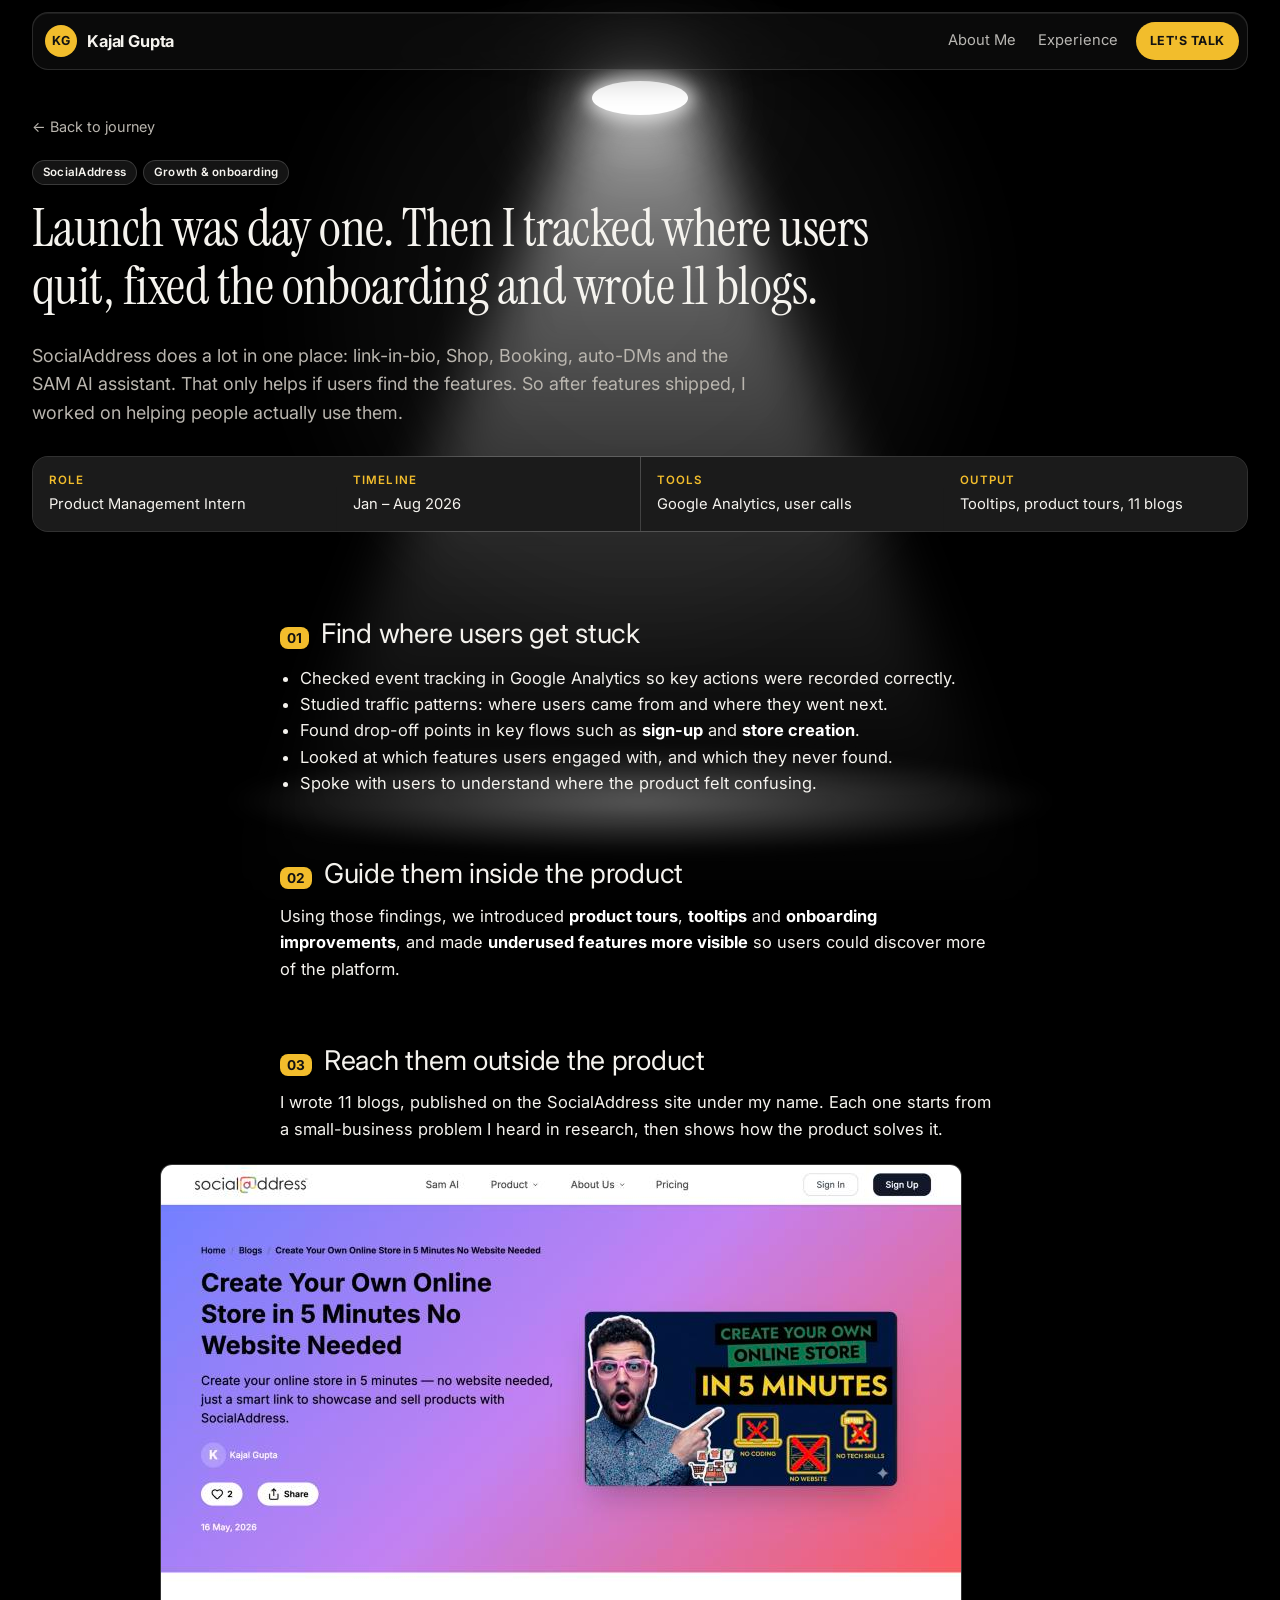
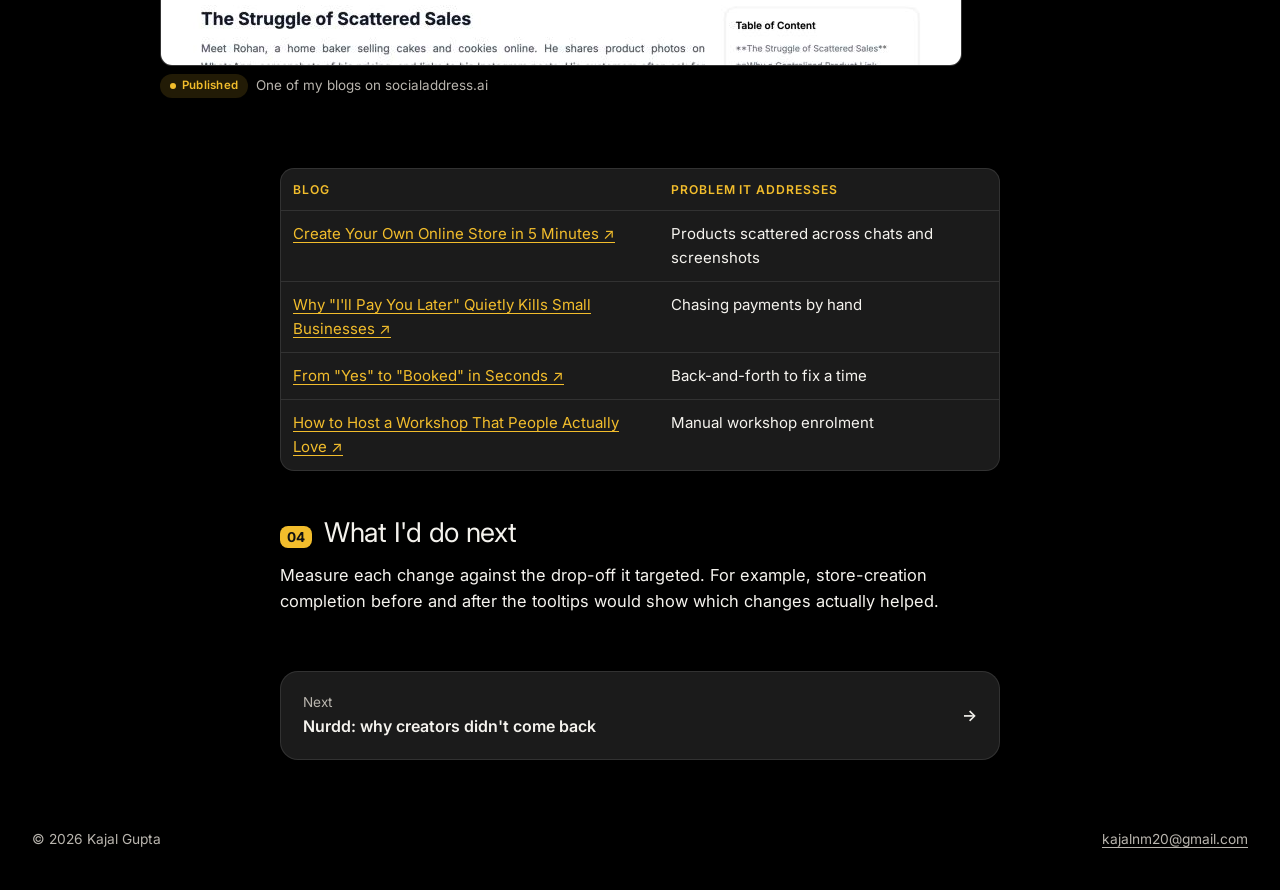
==== commit dcab1577: "Revert case study pages to the previous full version (keep QikD card change) Co-Authored-By: Claude " ====
--- a/analytics.html
+++ b/analytics.html
@@ -23,7 +23,7 @@
   <a class="back" href="/#journey">← Back to journey</a>
   <div style="display:flex;gap:6px;flex-wrap:wrap;margin-bottom:14px"><span class="chip plain">SocialAddress</span><span class="chip plain">Growth &amp; onboarding</span></div>
   <h1>Launch was day one. Then I tracked where users quit, fixed the onboarding and wrote 11 blogs.</h1>
-  <p class="sub">SocialAddress does a lot in one place. That only helps if users find the features.</p>
+  <p class="sub">SocialAddress does a lot in one place: link-in-bio, Shop, Booking, auto-DMs and the SAM AI assistant. That only helps if users find the features. So after features shipped, I worked on helping people actually use them.</p>
   <div class="metabar">
     <div><b>Role</b>Product Management Intern</div>
     <div><b>Timeline</b>Jan – Aug 2026</div>
@@ -32,7 +32,50 @@
   </div>
 </div></header>
 
-<main class="cs cs-compact"><div class="wrap"><section class="cx-case"><div class="cx"><article class="cx-b"><span class="cx-l"><i>01</i>Problem</span><h3>Features shipped, but users didn't find them.</h3><ul><li>Link-in-bio, Shop, Booking, auto-DMs and the SAM AI assistant all live in one product.</li><li>Value depended on users discovering features and finishing set-up.</li></ul></article><article class="cx-b"><span class="cx-l"><i>02</i>Discovery</span><h3>Users dropped off in key flows and missed whole features.</h3><ul><li>Checked Google Analytics event tracking, then studied where users came from and went next.</li><li>Found drop-offs in <b>sign-up</b> and <b>store creation</b>, and features users never found.</li><li>User calls showed where the product felt confusing.</li></ul></article><article class="cx-b"><span class="cx-l"><i>03</i>Approach</span><h3>Matched where users quit with why they quit.</h3><ul><li>Combined drop-off points from analytics with what users said on calls.</li><li>Grouped the issues into two: <b>getting stuck inside a flow</b> and <b>never discovering a feature</b>.</li></ul></article><article class="cx-b"><span class="cx-l"><i>04</i>Solution</span><h3>Guide users inside the product, and reach them outside it.</h3><ul><li>Inside: <b>product tours</b>, <b>tooltips</b> and onboarding improvements, and underused features made more visible.</li><li>Outside: <b>11 blogs</b> published under my name, each starting from a problem merchants described.</li></ul></article></div></section><figure class="cx-shot"><img src="assets/sa-blog.jpg" alt="Blog post 'Create Your Own Online Store in 5 Minutes' by Kajal Gupta on socialaddress.ai" loading="lazy"><figcaption><span class="chip live">Published</span> One of my blogs on socialaddress.ai</figcaption></figure><div class="cx-out"><span class="chip plain">Next</span><p>Measure each change against the drop-off it targeted, for example store-creation completion before and after the tooltips.</p></div><div class="next"><a href="nurdd.html"><span><small>Next case study</small>Nurdd: a reason for creators to come back</span><span>→</span></a></div></div></main>
+<main class="cs"><div class="wrap">
+
+  <div class="cs-sec">
+    <h2><span class="num">01</span>Find where users get stuck</h2>
+    <ul>
+      <li>Checked event tracking in Google Analytics so key actions were recorded correctly.</li>
+      <li>Studied traffic patterns: where users came from and where they went next.</li>
+      <li>Found drop-off points in key flows such as <b>sign-up</b> and <b>store creation</b>.</li>
+      <li>Looked at which features users engaged with, and which they never found.</li>
+      <li>Spoke with users to understand where the product felt confusing.</li>
+    </ul>
+  </div>
+
+  <div class="cs-sec">
+    <h2><span class="num">02</span>Guide them inside the product</h2>
+    <p>Using those findings, we introduced <b>product tours</b>, <b>tooltips</b> and <b>onboarding improvements</b>, and made <b>underused features more visible</b> so users could discover more of the platform.</p>
+  </div>
+
+  <div class="cs-sec wide">
+    <h2 style="max-width:var(--read);margin-left:auto;margin-right:auto"><span class="num">03</span>Reach them outside the product</h2>
+    <p style="max-width:var(--read);margin-left:auto;margin-right:auto">I wrote 11 blogs, published on the SocialAddress site under my name. Each one starts from a small-business problem I heard in research, then shows how the product solves it.</p>
+    <figure style="max-width:960px;margin-left:auto;margin-right:auto">
+      <img src="assets/sa-blog.jpg" alt="Blog post 'Create Your Own Online Store in 5 Minutes' by Kajal Gupta on socialaddress.ai" loading="lazy">
+      <figcaption><span class="chip live">Published</span> One of my blogs on socialaddress.ai</figcaption>
+    </figure>
+  </div>
+
+  <div class="cs-sec">
+    <div class="tbl-wrap"><table class="tbl">
+      <tr><th>Blog</th><th>Problem it addresses</th></tr>
+      <tr><td><a href="https://socialaddress.ai/blog/create-your-own-online-store-in-5-minutes" target="_blank" rel="noopener">Create Your Own Online Store in 5 Minutes ↗</a></td><td>Products scattered across chats and screenshots</td></tr>
+      <tr><td><a href="https://socialaddress.ai/blog/why-ill-pay-you-later-quietly-kills-small-businesses" target="_blank" rel="noopener">Why "I'll Pay You Later" Quietly Kills Small Businesses ↗</a></td><td>Chasing payments by hand</td></tr>
+      <tr><td><a href="https://socialaddress.ai/blog/stop-saying-let-me-check-my-calendar-the-new-standard-for-client-scheduling-in-2026" target="_blank" rel="noopener">From "Yes" to "Booked" in Seconds ↗</a></td><td>Back-and-forth to fix a time</td></tr>
+      <tr><td><a href="https://socialaddress.ai/blog/how-to-host-a-workshop-that-people-actually-love" target="_blank" rel="noopener">How to Host a Workshop That People Actually Love ↗</a></td><td>Manual workshop enrolment</td></tr>
+    </table></div>
+  </div>
+
+  <div class="cs-sec">
+    <h2><span class="num">04</span>What I'd do next</h2>
+    <p>Measure each change against the drop-off it targeted. For example, store-creation completion before and after the tooltips would show which changes actually helped.</p>
+  </div>
+
+  <div class="next"><a href="nurdd.html"><span><small>Next</small>Nurdd: why creators didn't come back</span><span>→</span></a></div>
+</div></main>
 
 <footer><div class="wrap"><span>© 2026 Kajal Gupta</span><a href="mailto:kajalnm20@gmail.com">kajalnm20@gmail.com</a></div></footer>
 </body>
--- a/styles.css
+++ b/styles.css
@@ -2033,10 +2033,6 @@
 @media (prefers-reduced-motion: reduce) { .mk, .mk * { animation: none !important; } .mk-dash .mk-line { stroke-dashoffset: 0; } }
 
 /* ---------- compact case studies: Problem · Discovery · Approach · Solution ---------- */
-.cs-head { padding: 26px 0 8px; }
-.cs-head h1 { font-size: clamp(1.8rem, 3.6vw, 2.7rem); margin-bottom: 10px; }
-.cs-head .sub { font-size: 1.02rem; margin-bottom: 0; }
-.cs-head .metabar { margin-top: 18px; }
 .cs-compact { padding: 22px 0 40px; }
 .cx-case { margin-top: 18px; scroll-margin-top: 90px; }
 .cx-title { font-size: clamp(1.4rem, 2.4vw, 1.9rem); color: var(--w); margin: 26px 0 12px; }
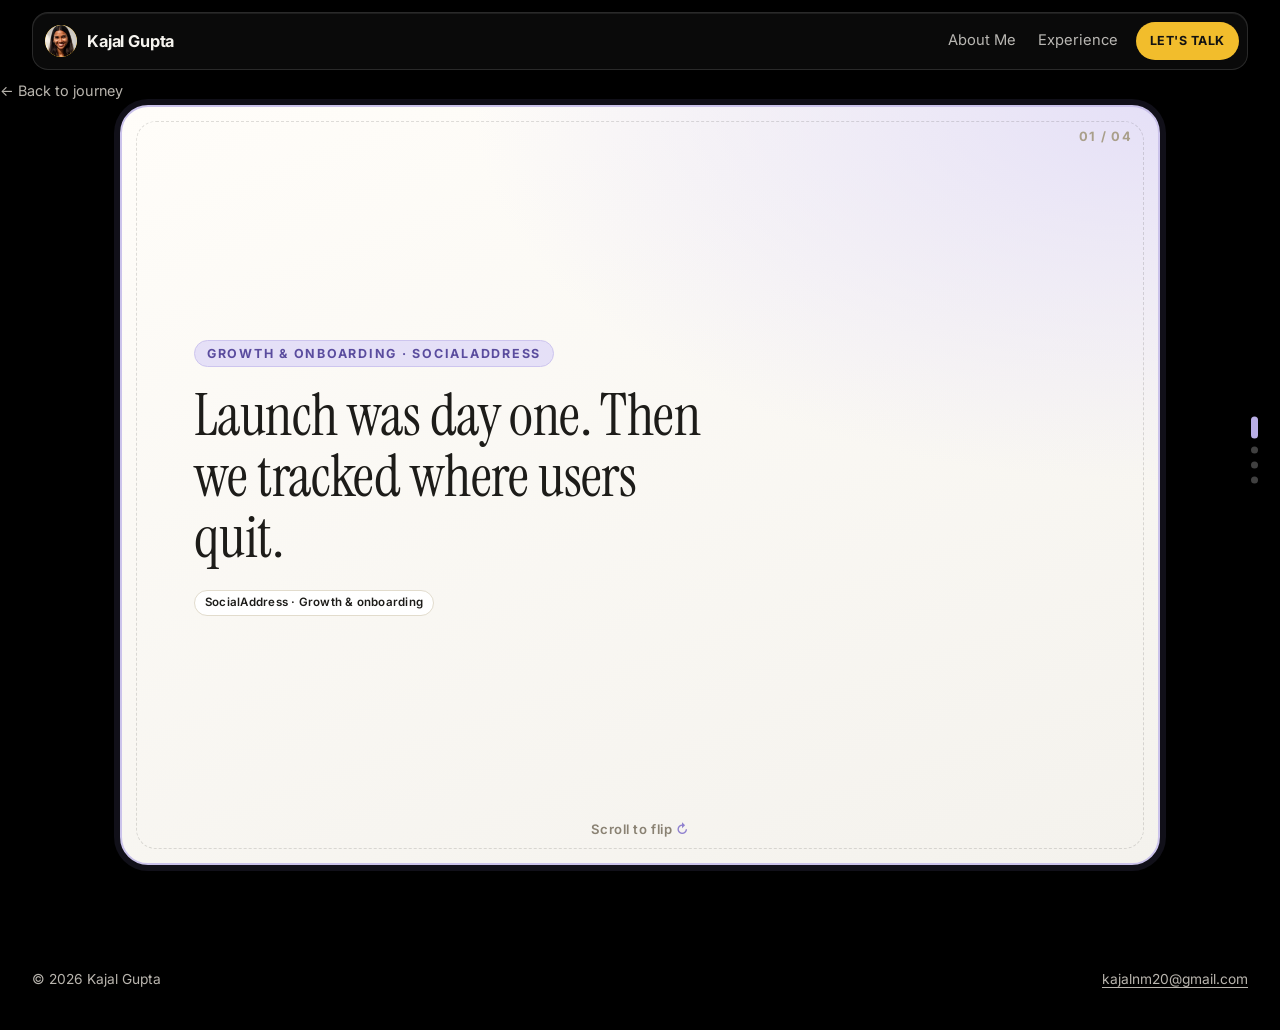
==== commit 41910b47: "Flashcard case studies (Shop, Booking, Growth), journey one-scroll-per-company, profile photo, back-" ====
--- a/analytics.html
+++ b/analytics.html
@@ -3,79 +3,27 @@
 <head>
 <meta charset="utf-8">
 <meta name="viewport" content="width=device-width, initial-scale=1">
-<title>Hands-on product work at SocialAddress — Kajal Gupta</title>
-<meta name="description" content="Tracking drop-offs in Google Analytics, onboarding fixes with tooltips and product tours, and 11 published product-education blogs at SocialAddress.">
+<title>Growth &amp; onboarding at SocialAddress — Kajal Gupta</title>
+<meta name="description" content="Case study: 7+ blogs, Google Analytics and onboarding improvements that helped SocialAddress users find and use the product.">
 <link rel="preconnect" href="https://fonts.googleapis.com">
 <link rel="preconnect" href="https://fonts.gstatic.com" crossorigin>
 <link href="https://fonts.googleapis.com/css2?family=Inter:wght@400;500;600;700&family=Instrument+Serif:ital@0;1&family=Allura&display=swap" rel="stylesheet">
-<link rel="stylesheet" href="styles.css">
-<script src="theme.js"></script>
-<script src="splash-cursor.js" defer></script>
+<link rel="stylesheet" href="styles.css?v=20261022214402">
+<script src="theme.js?v=20261022214402"></script>
+<script src="splash-cursor.js?v=202610221957" defer></script>
 </head>
-<body>
+<body class="flip-page theme-growth">
 <div class="torch spot" aria-hidden="true"><i class="t-halo"></i><i class="t-beam"></i><i class="t-pool"></i><i class="t-src"></i></div>
 <nav class="nav"><div class="wrap"><div class="nav-inner">
-  <a class="brand" href="/"><span class="mono">KG</span>Kajal Gupta</a>
+  <a class="brand" href="/"><span class="mono"><img class="mono-img" src="/assets/profile.jpg" alt="Kajal Gupta"></span>Kajal Gupta</a>
   <div class="nav-links"><a href="/#intro">About Me</a><a href="/#journey">Experience</a><a class="talk" href="/#contact">Let's talk</a></div>
 </div></div></nav>
 
-<header class="cs-head"><div class="wrap">
-  <a class="back" href="/#journey">← Back to journey</a>
-  <div style="display:flex;gap:6px;flex-wrap:wrap;margin-bottom:14px"><span class="chip plain">SocialAddress</span><span class="chip plain">Growth &amp; onboarding</span></div>
-  <h1>Launch was day one. Then I tracked where users quit, fixed the onboarding and wrote 11 blogs.</h1>
-  <p class="sub">SocialAddress does a lot in one place: link-in-bio, Shop, Booking, auto-DMs and the SAM AI assistant. That only helps if users find the features. So after features shipped, I worked on helping people actually use them.</p>
-  <div class="metabar">
-    <div><b>Role</b>Product Management Intern</div>
-    <div><b>Timeline</b>Jan – Aug 2026</div>
-    <div><b>Tools</b>Google Analytics, user calls</div>
-    <div><b>Output</b>Tooltips, product tours, 11 blogs</div>
-  </div>
-</div></header>
 
-<main class="cs"><div class="wrap">
 
-  <div class="cs-sec">
-    <h2><span class="num">01</span>Find where users get stuck</h2>
-    <ul>
-      <li>Checked event tracking in Google Analytics so key actions were recorded correctly.</li>
-      <li>Studied traffic patterns: where users came from and where they went next.</li>
-      <li>Found drop-off points in key flows such as <b>sign-up</b> and <b>store creation</b>.</li>
-      <li>Looked at which features users engaged with, and which they never found.</li>
-      <li>Spoke with users to understand where the product felt confusing.</li>
-    </ul>
-  </div>
-
-  <div class="cs-sec">
-    <h2><span class="num">02</span>Guide them inside the product</h2>
-    <p>Using those findings, we introduced <b>product tours</b>, <b>tooltips</b> and <b>onboarding improvements</b>, and made <b>underused features more visible</b> so users could discover more of the platform.</p>
-  </div>
-
-  <div class="cs-sec wide">
-    <h2 style="max-width:var(--read);margin-left:auto;margin-right:auto"><span class="num">03</span>Reach them outside the product</h2>
-    <p style="max-width:var(--read);margin-left:auto;margin-right:auto">I wrote 11 blogs, published on the SocialAddress site under my name. Each one starts from a small-business problem I heard in research, then shows how the product solves it.</p>
-    <figure style="max-width:960px;margin-left:auto;margin-right:auto">
-      <img src="assets/sa-blog.jpg" alt="Blog post 'Create Your Own Online Store in 5 Minutes' by Kajal Gupta on socialaddress.ai" loading="lazy">
-      <figcaption><span class="chip live">Published</span> One of my blogs on socialaddress.ai</figcaption>
-    </figure>
-  </div>
-
-  <div class="cs-sec">
-    <div class="tbl-wrap"><table class="tbl">
-      <tr><th>Blog</th><th>Problem it addresses</th></tr>
-      <tr><td><a href="https://socialaddress.ai/blog/create-your-own-online-store-in-5-minutes" target="_blank" rel="noopener">Create Your Own Online Store in 5 Minutes ↗</a></td><td>Products scattered across chats and screenshots</td></tr>
-      <tr><td><a href="https://socialaddress.ai/blog/why-ill-pay-you-later-quietly-kills-small-businesses" target="_blank" rel="noopener">Why "I'll Pay You Later" Quietly Kills Small Businesses ↗</a></td><td>Chasing payments by hand</td></tr>
-      <tr><td><a href="https://socialaddress.ai/blog/stop-saying-let-me-check-my-calendar-the-new-standard-for-client-scheduling-in-2026" target="_blank" rel="noopener">From "Yes" to "Booked" in Seconds ↗</a></td><td>Back-and-forth to fix a time</td></tr>
-      <tr><td><a href="https://socialaddress.ai/blog/how-to-host-a-workshop-that-people-actually-love" target="_blank" rel="noopener">How to Host a Workshop That People Actually Love ↗</a></td><td>Manual workshop enrolment</td></tr>
-    </table></div>
-  </div>
-
-  <div class="cs-sec">
-    <h2><span class="num">04</span>What I'd do next</h2>
-    <p>Measure each change against the drop-off it targeted. For example, store-creation completion before and after the tooltips would show which changes actually helped.</p>
-  </div>
-
-  <div class="next"><a href="nurdd.html"><span><small>Next</small>Nurdd: why creators didn't come back</span><span>→</span></a></div>
-</div></main>
+<main class="cs cs-flip"><div class="wrap fx-top"><a class="back" href="/#journey">← Back to journey</a></div><div class="fxd" tabindex="-1"><section class="fx" data-i="1"><div class="fx-stage"><div class="fx-card"><div class="fx-inner"><div class="fx-face fx-front"><span class="fx-no">01 / 04</span><span class="fx-label">Growth &amp; onboarding · SocialAddress</span><h2 class="fx-q">Launch was day one. Then we tracked where users quit.</h2><div class="meta" style="display:flex;gap:6px;flex-wrap:wrap;margin-bottom:14px"><span class="chip plain">SocialAddress · Growth &amp; onboarding</span></div><span class="fx-hint">Scroll to flip <i>↻</i></span></div><div class="fx-face fx-back"><span class="fx-no">01 / 04</span><span class="fx-label">Case study overview</span><p class="sub">SocialAddress does a lot in one place: link-in-bio, Shop, Booking, auto-DMs and the SAM AI assistant. That only helps if people actually find and use these features. After launch, I worked on three things: blogs to reach small-business owners outside the product, analytics to see where users quit, and onboarding fixes to guide them inside it.</p><div class="glance"><p class="st-sub">At a glance</p>
+<div class="gl-stats two"><div><b data-n="7" data-s="+">0</b><span>blogs published under my name</span></div><div><b data-n="2">0</b><span>key drop-off points found: sign-up and store creation</span></div></div>
+<ol class="gl-line three"><li><i></i><b>Blogs</b><span>Reach users outside the product</span></li><li><i></i><b>Analytics</b><span>See where users quit</span></li><li><i></i><b>Onboarding</b><span>Guide them inside the product</span></li></ol></div></div></div></div></div></section><section class="fx" data-i="2"><div class="fx-stage"><div class="fx-card"><div class="fx-inner"><div class="fx-face fx-front"><span class="fx-no">02 / 04</span><span class="fx-label">01 · Blog content</span><h2 class="fx-q">How did I turn merchant problems into blogs?</h2><p class=fx-tease>Each blog starts from a problem merchants told me about.</p><span class="fx-hint">Scroll to flip <i>↻</i></span></div><div class="fx-face fx-back"><span class="fx-no">02 / 04</span><p>In my merchant interviews, the same everyday problems kept coming up: products scattered across chats, chasing payments, back-and-forth to fix a time, and enrolling people for workshops by hand. I turned those problems into blogs written for small-business owners, in their own words, and each one shows how SocialAddress solves the problem.</p><p class="st-sub">From a problem I heard to a published blog</p><div class="mflow good"><div class="mf-node" style="--d:0.0s"><span class="mf-ic"><svg viewBox="0 0 24 24" aria-hidden="true"><path d="M4 5h16v11H9l-5 4z"/><path d="M8 9h8M8 12h5"/></svg></span><b>Hear it</b><small>A problem merchants described</small></div><span class="mf-link" aria-hidden="true"><i></i></span><div class="mf-node" style="--d:0.55s"><span class="mf-ic"><svg viewBox="0 0 24 24" aria-hidden="true"><path d="M4 20l4-1 11-11-3-3L5 16z"/><path d="M14 6l3 3"/></svg></span><b>Write it</b><small>A blog in their words</small></div><span class="mf-link" aria-hidden="true"><i></i></span><div class="mf-node" style="--d:1.1s"><span class="mf-ic"><svg viewBox="0 0 24 24" aria-hidden="true"><path d="M12 3l2 6 6 2-6 2-2 6-2-6-6-2 6-2z"/></svg></span><b>Solve it</b><small>How SocialAddress fixes it</small></div><span class="mf-link" aria-hidden="true"><i></i></span><div class="mf-node" style="--d:1.6500000000000001s"><span class="mf-ic"><svg viewBox="0 0 24 24" aria-hidden="true"><path d="M10 14a4 4 0 006 0l3-3a4 4 0 00-6-6l-1 1M14 10a4 4 0 00-6 0l-3 3a4 4 0 006 6l1-1"/></svg></span><b>Publish</b><small>On socialaddress.ai</small></div></div><p class="st-sub">7+ blogs published under my name · tap a cover to read it</p><div class="blog-grid"><a class="blog-cover" href="https://socialaddress.ai/blog/create-your-own-online-store-in-5-minutes" target="_blank" rel="noopener" aria-label="Read this blog on socialaddress.ai"><img src="assets/blogs/create-your-own-online-store-in-5-minutes.jpg" alt="" loading="lazy"></a><a class="blog-cover" href="https://socialaddress.ai/blog/why-ill-pay-you-later-quietly-kills-small-businesses" target="_blank" rel="noopener" aria-label="Read this blog on socialaddress.ai"><img src="assets/blogs/why-ill-pay-you-later-quietly-kills-small-businesses.jpg" alt="" loading="lazy"></a><a class="blog-cover" href="https://socialaddress.ai/blog/stop-saying-let-me-check-my-calendar-the-new-standard-for-client-scheduling-in-2026" target="_blank" rel="noopener" aria-label="Read this blog on socialaddress.ai"><img src="assets/blogs/stop-saying-let-me-check-my-calendar-the-new-standard-for-client-scheduling-in-2026.jpg" alt="" loading="lazy"></a><a class="blog-cover" href="https://socialaddress.ai/blog/how-to-host-a-workshop-that-people-actually-love" target="_blank" rel="noopener" aria-label="Read this blog on socialaddress.ai"><img src="assets/blogs/how-to-host-a-workshop-that-people-actually-love.jpg" alt="" loading="lazy"></a><a class="blog-cover" href="https://socialaddress.ai/blog/the-link-in-bio-that-actually-converts-how-to-turn-clicks-into-customers-not-just-browsers" target="_blank" rel="noopener" aria-label="Read this blog on socialaddress.ai"><img src="assets/blogs/the-link-in-bio-that-actually-converts-how-to-turn-clicks-into-customers-not-just-browsers.jpg" alt="" loading="lazy"></a><a class="blog-cover" href="https://socialaddress.ai/blog/one-portfolio-link" target="_blank" rel="noopener" aria-label="Read this blog on socialaddress.ai"><img src="assets/blogs/one-portfolio-link.jpg" alt="" loading="lazy"></a><a class="blog-cover" href="https://socialaddress.ai/blog/structured-lead-followups" target="_blank" rel="noopener" aria-label="Read this blog on socialaddress.ai"><img src="assets/blogs/structured-lead-followups.jpg" alt="" loading="lazy"></a><a class="blog-cover" href="https://socialaddress.ai/blog/you-are-losing-leads-after-every-event-here-s-exactly-why" target="_blank" rel="noopener" aria-label="Read this blog on socialaddress.ai"><img src="assets/blogs/you-are-losing-leads-after-every-event-here-s-exactly-why.jpg" alt="" loading="lazy"></a><a class="blog-cover" href="https://socialaddress.ai/blog/how-to-host-a-successful-virtual-event-the-ultimate-guide-for-the-digital-india-era" target="_blank" rel="noopener" aria-label="Read this blog on socialaddress.ai"><img src="assets/blogs/how-to-host-a-successful-virtual-event-the-ultimate-guide-for-the-digital-india-era.jpg" alt="" loading="lazy"></a><a class="blog-cover" href="https://socialaddress.ai/blog/content-insights-growth" target="_blank" rel="noopener" aria-label="Read this blog on socialaddress.ai"><img src="assets/blogs/content-insights-growth.jpg" alt="" loading="lazy"></a></div></div></div></div></div></section><section class="fx" data-i="3"><div class="fx-stage"><div class="fx-card"><div class="fx-inner"><div class="fx-face fx-front"><span class="fx-no">03 / 04</span><span class="fx-label">02 · Google Analytics</span><h2 class="fx-q">How did I use analytics to understand users?</h2><p class=fx-tease>Where users came from, where they went, and where they quit.</p><span class="fx-hint">Scroll to flip <i>↻</i></span></div><div class="fx-face fx-back"><span class="fx-no">03 / 04</span><p>Interviews told me what users said. Google Analytics showed me what they actually did.</p><p class="st-sub">How I used it</p><div class="mflow good"><div class="mf-node" style="--d:0.0s"><span class="mf-ic"><svg viewBox="0 0 24 24" aria-hidden="true"><path d="M2.5 12S6 5.5 12 5.5 21.5 12 21.5 12 18 18.5 12 18.5 2.5 12 2.5 12z"/><circle cx="12" cy="12" r="3"/></svg></span><b>Check tracking</b><small>Made sure key actions were recorded correctly</small></div><span class="mf-link" aria-hidden="true"><i></i></span><div class="mf-node" style="--d:0.55s"><span class="mf-ic"><svg viewBox="0 0 24 24" aria-hidden="true"><circle cx="6" cy="6" r="2.5"/><circle cx="18" cy="18" r="2.5"/><path d="M8.5 6H15a3 3 0 010 6H9a3 3 0 000 6h6.5"/></svg></span><b>Follow traffic</b><small>Where users came from and went next</small></div><span class="mf-link" aria-hidden="true"><i></i></span><div class="mf-node" style="--d:1.1s"><span class="mf-ic"><svg viewBox="0 0 24 24" aria-hidden="true"><path d="M4 6h16l-6 7v5l-4 2v-7z"/></svg></span><b>Find drop-offs</b><small>In sign-up and store creation</small></div><span class="mf-link" aria-hidden="true"><i></i></span><div class="mf-node" style="--d:1.6500000000000001s"><span class="mf-ic"><svg viewBox="0 0 24 24" aria-hidden="true"><circle cx="11" cy="11" r="6.5"/><path d="M16 16l4.5 4.5"/></svg></span><b>Spot unused features</b><small>Features users never found</small></div><span class="mf-link" aria-hidden="true"><i></i></span><div class="mf-node" style="--d:2.2s"><span class="mf-ic"><svg viewBox="0 0 24 24" aria-hidden="true"><path d="M4 5h16v11H9l-5 4z"/><path d="M8 9h8M8 12h5"/></svg></span><b>Ask why</b><small>User calls about what felt confusing</small></div></div><p class="st-key"><span class="st-op">What it showed</span>Users quit in two places: <b>inside key flows</b>, like sign-up and store creation, and <b>before they ever found a feature</b>. Analytics showed where they quit; user calls showed why.</p><p class="st-note">For Shop, I also defined the analytics requirements and set up event tracking, so the team could see what merchants did, not only what they said.</p></div></div></div></div></section><section class="fx" data-i="4"><div class="fx-stage"><div class="fx-card"><div class="fx-inner"><div class="fx-face fx-front"><span class="fx-no">04 / 04</span><span class="fx-label">03 · Onboarding improvements</span><h2 class="fx-q">How did I reduce onboarding friction?</h2><p class=fx-tease>Guidance at the exact moments users got stuck.</p><span class="fx-hint">Scroll to flip <i>↻</i></span></div><div class="fx-face fx-back"><span class="fx-no">04 / 04</span><p>The analytics and user calls pointed to two kinds of friction. Users got stuck <b>inside a flow</b>, like sign-up or creating a store, or they <b>never discovered a feature</b> at all. Using those findings, we added guidance at the moments users needed it.</p><div class="st-cards"><div><b>Product tours</b><p>Walk new users through the main features the first time they arrive.</p></div><div><b>Tooltips</b><p>Short hints at the steps where users got stuck, like store creation.</p></div><div><b>Easier to find</b><p>Underused features made more visible, so users could discover more of the platform.</p></div></div><p class="st-key"><span class="st-op">Next step</span>Measure each change against the drop-off it targeted. For example, comparing store-creation completion before and after the tooltips would show which changes actually helped.</p><p class="st-note">I don’t have verified numbers on the impact of these changes, so this page shows none.</p><a class="cta-next" href="nurdd.html"><span class="cn-txt"><small>Up next</small><b>Why creators didn’t come back to Nurdd</b></span><span class="cn-arrow" aria-hidden="true"><svg viewBox="0 0 24 24"><path d="M5 12h14M13 6l6 6-6 6"/></svg></span></a></div></div></div></div></section><div class="fxd-dots" aria-hidden="true"></div></div></main>
 
 <footer><div class="wrap"><span>© 2026 Kajal Gupta</span><a href="mailto:kajalnm20@gmail.com">kajalnm20@gmail.com</a></div></footer>
 </body>
--- a/styles.css
+++ b/styles.css
@@ -2033,6 +2033,10 @@
 @media (prefers-reduced-motion: reduce) { .mk, .mk * { animation: none !important; } .mk-dash .mk-line { stroke-dashoffset: 0; } }
 
 /* ---------- compact case studies: Problem · Discovery · Approach · Solution ---------- */
+.cs-head { padding: 26px 0 8px; }
+.cs-head h1 { font-size: clamp(1.8rem, 3.6vw, 2.7rem); margin-bottom: 10px; }
+.cs-head .sub { font-size: 1.02rem; margin-bottom: 0; }
+.cs-head .metabar { margin-top: 18px; }
 .cs-compact { padding: 22px 0 40px; }
 .cx-case { margin-top: 18px; scroll-margin-top: 90px; }
 .cx-title { font-size: clamp(1.4rem, 2.4vw, 1.9rem); color: var(--w); margin: 26px 0 12px; }
@@ -2060,3 +2064,443 @@
 /* QikD card: a slightly shorter illustration */
 @media (min-width: 960px) { .g-qikd .wk-ill .il { top: 8%; height: 76%; } }
 @media (max-width: 959px) { .g-qikd .wk-ill { height: 112px; } }
+
+/* ---------- story-style case study ---------- */
+.cs-story { padding: 18px 0 40px; }
+.cs-story .wrap > * { max-width: 920px; }
+.st-tldr { list-style: none; margin: 8px 0 0; padding: 18px 20px; display: grid; gap: 10px; background: var(--k-card); border: 1px solid var(--k-line); border-radius: 16px; }
+.st-tldr li { position: relative; padding-left: 22px; color: var(--w-muted); font-size: .96rem; line-height: 1.5; }
+.st-tldr li::before { content: ""; position: absolute; left: 2px; top: .55em; width: 9px; height: 9px; border-radius: 3px; background: var(--y); }
+.st-tldr b, .st-sec b { color: var(--w); font-weight: 600; }
+.st-sec { margin-top: 44px; scroll-margin-top: 90px; }
+.st-sec h2 { color: var(--w); font-family: "Inter", sans-serif; font-weight: 700; font-size: clamp(1.15rem, 2vw, 1.45rem); line-height: 1.35; letter-spacing: -.01em; margin: 12px 0 10px; }
+.st-sec > p { color: var(--w-muted); font-size: 1rem; line-height: 1.6; margin: 0 0 14px; }
+.st-flow { list-style: none; counter-reset: st; margin: 6px 0 16px; padding: 0; display: grid; gap: 8px; grid-template-columns: repeat(auto-fit, minmax(150px, 1fr)); }
+.st-flow li { counter-increment: st; position: relative; padding: 12px 14px; background: var(--k-card); border: 1px solid var(--k-line); border-radius: 12px; }
+.st-flow li b { display: block; font-size: .9rem; margin-bottom: 3px; }
+.st-flow li b::before { content: counter(st) " · "; color: var(--y); }
+.st-flow li span { display: block; color: var(--w-muted); font-size: .84rem; line-height: 1.45; }
+.st-key { margin: 6px 0 0 !important; padding: 14px 18px; border-left: 3px solid var(--y); background: color-mix(in srgb, var(--y) 8%, transparent); border-radius: 0 12px 12px 0; color: var(--w) !important; font-weight: 600; font-size: 1.04rem !important; }
+.st-cards { display: grid; gap: 12px; grid-template-columns: 1fr; margin: 6px 0 14px; }
+@media (min-width: 760px) { .st-cards { grid-template-columns: repeat(3, 1fr); } }
+.st-cards > div { padding: 16px 18px; background: var(--k-card); border: 1px solid var(--k-line); border-radius: 14px; border-top: 3px solid var(--y); }
+.st-cards b { display: block; font-size: .98rem; margin-bottom: 6px; }
+.st-cards p { margin: 0; color: var(--w-muted); font-size: .9rem; line-height: 1.5; }
+.st-note, .st-role { color: var(--w-muted) !important; font-size: .93rem !important; margin: 0 0 8px !important; }
+.cs-story .cx-out { margin: 12px 0 14px; }
+.cs-story .next { margin-top: 36px; }
+.st-op { display: block; font: 700 .72rem "Inter", sans-serif; letter-spacing: .12em; text-transform: uppercase; color: var(--y); margin-bottom: 4px; }
+
+/* ---------- Shop case study v3: deck-style sections ---------- */
+.st-sec h2:empty { display: none; }
+.gt { margin: 8px 0 12px; }
+.gt-root { display: inline-block; padding: 10px 16px; border-radius: 10px; background: var(--y); color: var(--k); font-weight: 700; font-size: .95rem; }
+.gt-kids { display: grid; gap: 10px; grid-template-columns: 1fr; margin-top: 14px; padding-left: 22px; border-left: 2px dashed color-mix(in srgb, var(--y) 50%, transparent); }
+@media (min-width: 760px) { .gt-kids { grid-template-columns: repeat(3, 1fr); } }
+.gt-n { padding: 12px 14px; border-radius: 12px; background: var(--k-card); border: 1px solid var(--k-line); }
+.gt-n.hot { border-color: color-mix(in srgb, var(--y) 60%, transparent); box-shadow: inset 0 0 0 1px color-mix(in srgb, var(--y) 25%, transparent); }
+.gt-n b { display: block; color: var(--w); font-size: .95rem; margin-bottom: 3px; }
+.gt-n span { color: var(--w-muted); font-size: .86rem; line-height: 1.45; }
+.seg { display: grid; gap: 12px; grid-template-columns: 1fr; margin: 6px 0 12px; }
+@media (min-width: 760px) { .seg { grid-template-columns: repeat(2, 1fr); } }
+.seg > div { padding: 14px 16px; border-radius: 12px; background: var(--k-card); border: 1px dashed rgba(255,255,255,.18); }
+.seg b { display: block; color: var(--y); font-size: .92rem; margin-bottom: 4px; }
+.seg p { margin: 0; color: var(--w-muted); font-size: .9rem; line-height: 1.5; }
+.msize { padding: 14px 16px; border-radius: 12px; border: 1px dashed rgba(255,255,255,.25); background: rgba(255,255,255,.02); }
+.msize p { margin: 6px 0 0; color: var(--w-muted); font-size: .9rem; }
+.chips-row { display: flex; flex-wrap: wrap; gap: 8px; margin: 4px 0 10px; }
+.chips-row span { padding: 6px 12px; border-radius: 999px; background: var(--k-card); border: 1px solid var(--k-line); color: var(--w); font-size: .84rem; }
+.chips-row.sm span { font-size: .78rem; padding: 4px 10px; }
+.persona { display: flex; gap: 16px; align-items: flex-start; padding: 16px 18px; border-radius: 14px; background: var(--k-card); border: 1px solid var(--k-line); margin-top: 6px; }
+.persona .pa { flex: none; width: 52px; height: 52px; border-radius: 50%; display: grid; place-items: center; background: var(--y); color: var(--k); font-weight: 700; }
+.persona b { color: var(--w); font-size: 1rem; } .persona small { display: block; color: var(--y); font-size: .76rem; margin: 2px 0 6px; }
+.persona p { margin: 0; color: var(--w-muted); font-size: .92rem; line-height: 1.55; }
+.cs-story .jm { margin: 6px 0 4px; }
+.cs-story .jm td:first-child { color: var(--y) !important; font-weight: 700; width: 46px; }
+.cs-story .jm tr:last-child td { background: color-mix(in srgb, var(--y) 8%, transparent); }
+.why { display: grid; gap: 4px; margin: 6px 0 12px; }
+.why p { margin: 0; padding: 10px 14px; border-radius: 10px; background: var(--k-card); border: 1px solid var(--k-line); color: var(--w); font-size: .93rem; }
+.why i { font-style: normal; color: var(--y); font-size: .8rem; font-weight: 700; padding-left: 14px; }
+.why i::before { content: "↓ "; }
+.dec { display: grid; gap: 12px; grid-template-columns: 1fr; margin: 6px 0 14px; }
+@media (min-width: 760px) { .dec { grid-template-columns: repeat(2, 1fr); } }
+.dec > div { padding: 16px 18px; border-radius: 14px; background: var(--k-card); border: 1px solid var(--k-line); border-left: 3px solid var(--y); }
+.dec b { display: block; color: var(--w); font-size: .98rem; margin-bottom: 6px; }
+.dec p { margin: 0 0 6px; color: var(--w-muted); font-size: .9rem; line-height: 1.5; }
+.st-sub { margin: 4px 0 6px !important; color: var(--y) !important; font: 700 .74rem "Inter", sans-serif !important; letter-spacing: .12em; text-transform: uppercase; }
+.shots-ph { margin-top: 12px; padding: 26px; text-align: center; border-radius: 14px; border: 1px dashed rgba(255,255,255,.22); color: var(--w-muted); font-size: .9rem; }
+/* Shop v4: five big sections */
+.st-sec.big { margin-top: 64px; padding-top: 28px; border-top: 1px solid var(--k-line); }
+.st-sec.big > .cx-l { font-size: .8rem; }
+.st-sec.big > h2 { font-family: var(--display); font-weight: 400; font-size: clamp(1.7rem, 3vw, 2.4rem); letter-spacing: -.01em; margin: 10px 0 14px; }
+.st-sec .st-sub { margin-top: 26px !important; }
+.cs-story .dt td:nth-child(2) { white-space: nowrap; }
+.tag { display: inline-block; padding: 3px 9px; border-radius: 999px; font: 700 .72rem "Inter", sans-serif; }
+.tag-in { background: var(--y); color: var(--k); } .tag-v2, .tag-later { background: rgba(255,255,255,.12); color: var(--w); } .tag-out { background: transparent; color: var(--w-muted); border: 1px solid rgba(255,255,255,.25); }
+/* Shop screenshots */
+.shots { display: grid; gap: 16px; grid-template-columns: 1fr; margin: 6px 0 8px; }
+@media (min-width: 860px) { .shots { grid-template-columns: .9fr 1.1fr; align-items: start; } }
+.shot { margin: 0; }
+.shot .frame { border-radius: 14px; overflow: hidden; border: 1px solid var(--k-line); background: #fff; box-shadow: 0 20px 50px rgba(0,0,0,.35); }
+.shot.tall .frame { height: 520px; }
+.shot.tall img { width: 100%; height: auto; display: block; transform: translateY(0); transition: transform 7s ease-in-out; }
+.shot.tall:hover img { transform: translateY(calc(-100% + 520px)); }
+.shot img { width: 100%; display: block; }
+.shot figcaption { margin-top: 10px; color: var(--w-muted); font-size: .86rem; line-height: 1.5; display: flex; flex-wrap: wrap; gap: 6px; align-items: center; }
+.shot figcaption span { padding: 2px 9px; border-radius: 999px; background: var(--k-card); border: 1px solid var(--k-line); color: var(--w); font-size: .76rem; }
+.shot figcaption em { font-style: normal; color: var(--y); font-size: .76rem; }
+@media (hover: none) { .shot.tall .frame { height: auto; max-height: 640px; overflow-y: auto; } }
+/* Shop v5: readability, quieter spotlight on case pages, fewer cards */
+body:has(.cs-story) .torch { opacity: .4; }
+.cs-story .st-sec > p, .cs-story .st-key { font-size: 1.08rem !important; line-height: 1.65; }
+.cs-story .st-cards p, .cs-story .seg p, .cs-story .st-flow li span { font-size: .98rem; }
+.cs-story .st-cards b { font-size: 1.04rem; }
+.cs-story .tbl { font-size: 1rem; } .cs-story .tbl th { font-size: .8rem; }
+.cs-story .st-note, .cs-story .st-role { font-size: 1rem !important; }
+.cs-head .hero-note { color: var(--y); font-size: .9rem; margin: -4px 0 0; }
+.support { display: grid; gap: 10px; margin: 18px 0 6px; padding: 16px 18px; border-radius: 14px; background: rgba(255,255,255,.03); border: 1px solid var(--k-line); }
+.support p { margin: 0; color: var(--w-muted); font-size: .98rem; line-height: 1.55; }
+.support p b { color: var(--w); } .support p span { color: var(--y); font-size: .85rem; }
+.support .msize { margin-top: 4px; }
+.example { margin: 18px 0 8px; padding: 16px 20px; border-radius: 14px; border: 1px dashed color-mix(in srgb, var(--y) 55%, transparent); }
+.example p { margin: 4px 0 0; color: var(--w-muted); font-size: 1rem; }
+.ol3 { display: grid; gap: 18px; grid-template-columns: 1fr; margin: 8px 0 12px; }
+@media (min-width: 860px) { .ol3 { grid-template-columns: 1.4fr 1fr 1fr; } }
+.ol3 > div { padding-top: 12px; border-top: 2px solid var(--y); }
+.ol3 p { margin: 6px 0 0; color: var(--w-muted); font-size: 1rem; line-height: 1.6; }
+.ol3 p b { color: var(--w); }
+.tag-v2 { white-space: nowrap; }
+
+/* =====================================================================
+   Shop v6: section cards that slide in and out, animated flowcharts, Riya's journey
+   ===================================================================== */
+.cs-story { overflow-x: clip; }
+.cs-story .st-sec.big { margin: 48px auto 0; max-width: 1000px !important; padding: 34px 36px 36px; border: 1px solid var(--k-line); border-top: 1px solid var(--k-line); border-radius: 26px;
+  background: linear-gradient(180deg, rgba(30,30,30,.92), rgba(20,20,20,.92)); box-shadow: 0 30px 80px rgba(0,0,0,.45); will-change: transform, opacity; }
+@media (max-width: 700px) { .cs-story .st-sec.big { padding: 24px 18px; border-radius: 20px; } }
+.cs-story .wrap > .st-tldr, .cs-story .wrap > .next { max-width: 1000px !important; margin-left: auto; margin-right: auto; }
+
+/* mini flowcharts: nodes joined by flowing connectors, a pulse travelling along them */
+.mflow { display: flex; align-items: stretch; gap: 0; margin: 8px 0 20px; overflow-x: auto; padding: 6px 2px 10px; }
+.mf-node { flex: 1 1 0; min-width: 118px; text-align: center; padding: 14px 10px 12px; border-radius: 16px; background: rgba(255,255,255,.035); border: 1px solid var(--k-line); animation: mfPulse 2.75s ease-in-out infinite; animation-delay: var(--d); }
+.mf-ic { display: inline-grid; place-items: center; width: 42px; height: 42px; border-radius: 12px; background: rgba(255,255,255,.06); margin-bottom: 8px; }
+.mf-ic svg { width: 22px; height: 22px; fill: none; stroke: var(--w); stroke-width: 1.6; stroke-linecap: round; stroke-linejoin: round; }
+.mf-node b { display: block; color: var(--w); font-size: .95rem; }
+.mf-node small { display: block; color: var(--w-muted); font-size: .8rem; line-height: 1.35; margin-top: 2px; }
+.mf-link { flex: 0 0 34px; align-self: center; position: relative; height: 2px; background: repeating-linear-gradient(90deg, rgba(255,255,255,.28) 0 5px, transparent 5px 10px); background-size: 20px 2px; animation: mfFlow .8s linear infinite; }
+.mf-link i { position: absolute; right: -2px; top: -4px; border: 5px solid transparent; border-left: 6px solid rgba(255,255,255,.4); }
+.mflow.bad .mf-node { animation-name: mfPulseBad; }
+@keyframes mfFlow { to { background-position: 20px 0; } }
+@keyframes mfPulse { 0%, 30%, 100% { border-color: var(--k-line); transform: none; } 12% { border-color: var(--y); transform: translateY(-4px); box-shadow: 0 10px 24px rgba(242,189,44,.18); } }
+@keyframes mfPulseBad { 0%, 30%, 100% { border-color: var(--k-line); transform: none; } 12% { border-color: rgba(255,255,255,.5); transform: translateY(-4px) rotate(-1deg); } }
+.mflow.good .mf-ic { background: color-mix(in srgb, var(--y) 16%, transparent); } .mflow.good .mf-ic svg { stroke: var(--y); }
+
+/* the merchant journey: Riya moves from step to step; branches show her choices */
+.mj { margin: 10px 0 22px; }
+.mj-track { position: relative; padding-top: 86px; overflow-x: auto; overflow-y: visible; }
+.mj-nodes { position: relative; display: grid; grid-template-columns: repeat(7, minmax(112px, 1fr)); gap: 10px; min-width: 820px; }
+.mj-line, .mj-fill { position: absolute; left: 56px; right: 56px; top: 86px; margin-top: 30px; height: 3px; border-radius: 3px; min-width: 708px; }
+.mj-line { background: repeating-linear-gradient(90deg, rgba(255,255,255,.22) 0 6px, transparent 6px 12px); }
+.mj-fill { right: auto; width: 0; min-width: 0; background: var(--y); box-shadow: 0 0 12px rgba(242,189,44,.6); transition: width .9s cubic-bezier(.4,0,.2,1); }
+.mj-node { position: relative; text-align: center; padding: 10px 6px; }
+.mj-ic { position: relative; z-index: 1; display: inline-grid; place-items: center; width: 58px; height: 58px; border-radius: 18px; background: #1d1d1d; border: 1.5px solid rgba(255,255,255,.18); transition: all .45s ease; }
+.mj-ic svg { width: 26px; height: 26px; fill: none; stroke: var(--w-muted); stroke-width: 1.6; stroke-linecap: round; stroke-linejoin: round; transition: stroke .45s; }
+.mj-node b { display: block; margin-top: 10px; color: var(--w-muted); font-size: .98rem; transition: color .45s; }
+.mj-node small { display: block; color: var(--w-muted); font-size: .8rem; line-height: 1.35; margin-top: 2px; opacity: .8; }
+.mj-node.done .mj-ic, .mj-node.on .mj-ic { background: color-mix(in srgb, var(--y) 18%, #1d1d1d); border-color: var(--y); }
+.mj-node.done .mj-ic svg, .mj-node.on .mj-ic svg { stroke: var(--y); }
+.mj-node.on .mj-ic { transform: scale(1.12); box-shadow: 0 0 0 6px rgba(242,189,44,.14), 0 12px 30px rgba(242,189,44,.25); }
+.mj-node.on b, .mj-node.done b { color: var(--w); }
+.mj-brs { display: grid; gap: 5px; margin-top: 10px; justify-items: center; }
+.mj-br { display: inline-block; padding: 3px 9px; border-radius: 999px; font-size: .72rem; font-weight: 600; color: var(--w-muted); border: 1px dashed rgba(255,255,255,.25); transition: all .45s; }
+.mj-node.on .mj-br.pick, .mj-node.done .mj-br.pick, .mj-legend .mj-br.pick { background: var(--y); color: var(--k); border: 1px solid var(--y); }
+.mj-riya { position: absolute; top: 0; left: 0; width: 56px; z-index: 2; transform: translateX(0); transition: transform .9s cubic-bezier(.4,0,.2,1); pointer-events: none; }
+.mj-riya svg { width: 52px; height: 60px; display: block; margin: 0 auto; filter: drop-shadow(0 8px 14px rgba(0,0,0,.4)); animation: mjBob 1.2s ease-in-out infinite alternate; }
+.mj-riya .rb { fill: #2a2a2a; stroke: var(--y); stroke-width: 2; } .mj-riya .rh { fill: #1a1a1a; } .mj-riya .rs { fill: #e9c3a0; } .mj-riya .rd { fill: var(--y); }
+.mj-riya .rc rect { fill: #fff; } .mj-riya .rc path { fill: #ff9d2e; }
+.mj-cap { position: absolute; left: 50%; top: -6px; transform: translate(-50%, -100%); white-space: nowrap; padding: 5px 10px; border-radius: 10px; background: var(--w); color: var(--k); font-size: .76rem; font-weight: 600; box-shadow: 0 6px 18px rgba(0,0,0,.35); }
+.mj-cap::after { content: ""; position: absolute; left: 50%; bottom: -5px; margin-left: -5px; border: 5px solid transparent; border-bottom: 0; border-top-color: var(--w); }
+.mj-cap:empty { display: none; }
+@keyframes mjBob { from { transform: translateY(0); } to { transform: translateY(-4px); } }
+.mj-legend { margin: 12px 0 0; color: var(--w-muted); font-size: .9rem; display: flex; gap: 10px; align-items: center; flex-wrap: wrap; }
+@media (max-width: 760px) { .mj-track { padding-top: 92px; } .mj-cap { font-size: .7rem; } }
+@media (prefers-reduced-motion: reduce) { .mf-node, .mf-link, .mj-riya svg { animation: none !important; } .cs-story .st-sec.big { transform: none !important; opacity: 1 !important; } }
+.mj-line, .mj-fill { top: 123px; margin-top: 0; min-width: 0; right: auto; }
+@media (max-width: 760px) { .mj-line, .mj-fill { top: 129px; } }
+.mflow .mf-node { display: flex; flex-direction: column; align-items: center; justify-content: flex-start; }
+.mj-node { display: flex; flex-direction: column; align-items: center; }
+
+/* ---------- Shop: flashcard deck, one section per screen, each scroll turns the page ---------- */
+.fc-on .fc-deck { position: relative; height: calc(var(--n) * 100vh + 30vh); margin-top: 30px; }
+.fc-on .fc-stage { position: sticky; top: 0; height: 100vh; perspective: 2200px; perspective-origin: 30% 50%; }
+.fc-on .fc-deck .st-sec.big { position: absolute; left: 50%; top: 96px; width: min(1000px, calc(100vw - 48px)); max-width: none !important; height: calc(100vh - 128px); margin: 0 0 0 calc(min(1000px, calc(100vw - 48px)) / -2);
+  overflow-y: auto; overscroll-behavior: auto; transform-origin: left center; backface-visibility: hidden; will-change: transform, opacity;
+  scrollbar-width: thin; scrollbar-color: rgba(255,255,255,.2) transparent; }
+.fc-on .fc-deck .st-sec.big::after { content: ""; position: fixed; inset: 0; pointer-events: none; border-radius: inherit; background: linear-gradient(90deg, rgba(0,0,0,.55), rgba(0,0,0,0) 70%); opacity: var(--shade, 0); }
+.fc-on .fc-deck .st-sec.big::-webkit-scrollbar { width: 6px; } .fc-on .fc-deck .st-sec.big::-webkit-scrollbar-thumb { background: rgba(255,255,255,.18); border-radius: 6px; }
+.fc-count, .fc-hint { display: none; }
+.fc-on .fc-count { display: block; position: absolute; right: max(24px, calc(50vw - 560px)); top: 70px; z-index: 50; color: var(--w-muted); font: 600 .85rem "Inter", sans-serif; letter-spacing: .08em; }
+.fc-on .fc-count b { color: var(--y); font-size: 1.1rem; }
+.fc-on .fc-hint { display: block; position: absolute; left: 50%; bottom: 10px; transform: translateX(-50%); z-index: 50; color: var(--w-muted); font-size: .78rem; letter-spacing: .06em; transition: opacity .3s; }
+.fc-on .fc-hint::after { content: " ↓"; color: var(--y); }
+/* profile photo in place of the KG monogram */
+.mono:has(.mono-img) { padding: 0; overflow: hidden; background: var(--y) !important; }
+.mono-img { width: 100%; height: 100%; object-fit: cover; border-radius: 50%; display: block; }
+.lip-av { overflow: hidden; padding: 0; }
+.lip-av img { width: 100%; height: 100%; object-fit: cover; display: block; }
+
+/* =====================================================================
+   Shop: centred flip cards. Each section is one card; scrolling flips it to its back,
+   then the card scrolls away and the next one comes in.
+   ===================================================================== */
+.cs-flip { padding: 0 0 40px; }
+.fx-top { padding-top: 22px; } .fx-top .back { margin: 0; }
+.fx { position: relative; height: 230vh; }
+.fx-stage { position: sticky; top: 0; height: 100vh; display: flex; align-items: center; justify-content: center; padding: 84px 24px 24px; perspective: 2400px; }
+.fx-card { --r: 0deg; width: min(1040px, 100%); height: min(calc(100vh - 120px), 760px); }
+.fx-inner { position: relative; width: 100%; height: 100%; transform-style: preserve-3d; transform: rotateY(var(--r)) scale(var(--s, 1)); }
+.fx-face { position: absolute; inset: 0; border-radius: 28px; backface-visibility: hidden; -webkit-backface-visibility: hidden; overflow: hidden; }
+/* soft palette: warm white, light grey, gentle yellow, with a visible outline */
+.fx-front { display: flex; flex-direction: column; justify-content: center; padding: clamp(28px, 6vw, 72px);
+  background: radial-gradient(120% 90% at 100% 0%, #fbeec4 0%, rgba(251,238,196,0) 55%), linear-gradient(160deg, #fffdf7 0%, #f4f1ea 100%);
+  border: 2px solid #e4d6a8; box-shadow: 0 0 0 6px rgba(242,189,44,.10), 0 40px 90px rgba(0,0,0,.55); color: #1d1c19; }
+.fx-front::before { content: ""; position: absolute; inset: 14px; border: 1px dashed rgba(29,28,25,.14); border-radius: 20px; pointer-events: none; }
+.fx-back { transform: rotateY(180deg); background: linear-gradient(180deg, #fbfaf7, #f2f0eb); border: 2px solid #ddd8cd; box-shadow: 0 0 0 6px rgba(255,255,255,.05), 0 40px 90px rgba(0,0,0,.55);
+  overflow-y: auto; padding: clamp(24px, 4vw, 44px); scrollbar-width: thin; scrollbar-color: #cfc9bd transparent; }
+.fx-no { position: absolute; right: 26px; top: 22px; font: 700 .8rem "Inter", sans-serif; letter-spacing: .1em; color: #a99f8a; }
+.fx-label { display: inline-block; font: 700 .78rem "Inter", sans-serif; letter-spacing: .14em; text-transform: uppercase; color: #9a7310; background: #fbeec4; border: 1px solid #ecd893; padding: 5px 12px; border-radius: 999px; margin-bottom: 18px; align-self: flex-start; }
+.fx-q { font-family: var(--display); font-weight: 400; color: #1d1c19 !important; font-size: clamp(2rem, 4.6vw, 3.6rem); line-height: 1.06; letter-spacing: -.01em; margin: 0 0 16px; max-width: 16ch; }
+[data-i="1"] .fx-q { max-width: 20ch; }
+.fx-tease { color: #5d584f; font-size: clamp(1.05rem, 1.6vw, 1.25rem); margin: 0 0 14px; max-width: 40ch; }
+.fx-front .meta { margin-top: 6px; } .fx-front .chip { background: #fff !important; color: #1d1c19 !important; border: 1px solid #e2dccd !important; }
+.fx-hint { position: absolute; left: 50%; bottom: 26px; transform: translateX(-50%); font: 600 .82rem "Inter", sans-serif; color: #8a8273; letter-spacing: .04em; }
+.fx-hint i { font-style: normal; display: inline-block; color: #c9961a; animation: fxSpin 2.4s ease-in-out infinite; }
+@keyframes fxSpin { 0%, 60% { transform: rotate(0); } 100% { transform: rotate(360deg); } }
+.fx-bq { font-family: var(--display); font-weight: 400; color: #1d1c19; font-size: clamp(1.6rem, 3vw, 2.3rem); line-height: 1.1; margin: 0 0 14px; }
+/* everything on the back is re-themed light: dark text on light panels */
+.fx-back { --k-card: #ffffff; --k-card-2: #f7f5f0; --k-line: #e3ded3; --w: #1d1c19; --w-muted: #5d584f; --y: #c9961a; --y-hi: #d9a62a; --k: #1d1c19; color: #1d1c19; }
+.fx-back p, .fx-back li { color: var(--w-muted); }
+.fx-back .st-key { background: #fdf6dc !important; border-left-color: #e0b33a !important; color: #1d1c19 !important; }
+.fx-back .st-op, .fx-back .st-sub, .fx-back .cx-l { color: #9a7310 !important; }
+.fx-back .tbl-wrap { background: #fff !important; border-color: #e3ded3 !important; }
+.fx-back .tbl th { color: #9a7310 !important; background: #faf8f3; } .fx-back .tbl td { color: #2a2824 !important; border-bottom-color: #eee9df !important; }
+.fx-back .jm td:first-child { color: #9a7310 !important; } .fx-back .jm tr:last-child td { background: #fdf6dc; }
+.fx-back .tag-in { background: #f2bd2c; color: #1d1c19; } .fx-back .tag-v2 { background: #ece8df; color: #1d1c19; } .fx-back .tag-out { color: #5d584f; border-color: #d6d0c3; }
+.fx-back .st-cards > div, .fx-back .dec > div { background: #fff; border-color: #e3ded3; border-top-color: #e0b33a; }
+.fx-back .dec > div { border-left-color: #e0b33a; border-top-color: #e3ded3; }
+.fx-back .support { background: #f7f5f0; border-color: #e3ded3; }
+.fx-back .example { border-color: #e0b33a; background: #fffaf0; }
+.fx-back .metabar { background: #e3ded3 !important; border-color: #e3ded3 !important; }
+.fx-back .metabar div { background: #fff !important; color: #1d1c19 !important; } .fx-back .metabar b { color: #9a7310 !important; }
+.fx-back .hero-note { color: #9a7310; } .fx-back .sub { color: #3a372f; font-size: 1.08rem; }
+.fx-back .st-tldr { background: #fff; border-color: #e3ded3; }
+.fx-back .mf-node { background: #fff; border-color: #e3ded3; } .fx-back .mf-ic { background: #f4f1ea; } .fx-back .mf-ic svg { stroke: #1d1c19; }
+.fx-back .mflow.good .mf-ic { background: #fbeec4; } .fx-back .mflow.good .mf-ic svg { stroke: #9a7310; }
+.fx-back .mf-link { background-image: repeating-linear-gradient(90deg, rgba(0,0,0,.25) 0 5px, transparent 5px 10px); } .fx-back .mf-link i { border-left-color: rgba(0,0,0,.35); }
+@keyframes mfPulse { 0%, 30%, 100% { border-color: #e3ded3; transform: none; } 12% { border-color: #e0b33a; transform: translateY(-4px); box-shadow: 0 10px 24px rgba(224,179,58,.25); } }
+.fx-back .mj-ic { background: #fff; border-color: #d6d0c3; } .fx-back .mj-ic svg { stroke: #8a8273; }
+.fx-back .mj-node.done .mj-ic, .fx-back .mj-node.on .mj-ic { background: #fbeec4; border-color: #e0b33a; } .fx-back .mj-node.on .mj-ic svg, .fx-back .mj-node.done .mj-ic svg { stroke: #9a7310; }
+.fx-back .mj-line { background: repeating-linear-gradient(90deg, rgba(0,0,0,.2) 0 6px, transparent 6px 12px); } .fx-back .mj-fill { background: #e0b33a; }
+.fx-back .mj-br { border-color: #d6d0c3; color: #5d584f; } .fx-back .mj-node.on .mj-br.pick, .fx-back .mj-node.done .mj-br.pick, .fx-back .mj-legend .mj-br.pick { background: #f2bd2c; border-color: #f2bd2c; color: #1d1c19; }
+.fx-back .mj-cap { background: #1d1c19; color: #fff; } .fx-back .mj-cap::after { border-top-color: #1d1c19; }
+.fx-back .chips-row span, .fx-back .shot figcaption span { background: #fff; border-color: #e3ded3; color: #1d1c19; }
+.fx-back .shot .frame { box-shadow: 0 16px 40px rgba(0,0,0,.15); border-color: #e3ded3; }
+.fx-back .cx-out { background: #fdf6dc; border-color: #ecd893; } .fx-back .cx-out p { color: #1d1c19; }
+.fx-back .ol3 > div { border-top-color: #e0b33a; } .fx-back .persona .pa, .fx-back .lip-av { background: #f2bd2c; }
+.fx-back b, .fx-back strong { color: #1d1c19; }
+.fx-end { padding-top: 10px; } .fx-end .next { max-width: 1040px; margin: 0 auto; }
+/* once flipped, drop the 3D so the back scrolls normally */
+.fx.flipped .fx-inner { transform: none !important; }
+.fx.flipped .fx-front { visibility: hidden; }
+.fx.flipped .fx-back { transform: none; }
+/* phones and reduced motion: no flip, both faces in normal flow */
+@media (max-width: 759px), (prefers-reduced-motion: reduce) {
+  .fx { height: auto; } .fx-stage { position: static; height: auto; padding: 16px; perspective: none; }
+  .fx-card { height: auto; } .fx-inner { transform: none !important; }
+  .fx-face { position: relative; inset: auto; backface-visibility: visible; } .fx-back { transform: none; margin-top: 14px; overflow: visible; }
+  .fx-front { min-height: 60vh; } .fx-hint { display: none; }
+}
+/* journey runs on its own, a little faster */
+.mj-fill, .mj-riya { transition-duration: .6s; }
+.mj-ic, .mj-ic svg, .mj-node b, .mj-br { transition-duration: .3s; }
+.fx-back > .fx-label { margin-bottom: 14px; }
+
+/* =====================================================================
+   Shop: step-by-step flashcard deck. One scroll = one step:
+   flip → hold → next card snaps into the centre → flip → …
+   ===================================================================== */
+.flip-page .nav { position: fixed; left: 0; right: 0; top: 0; }
+.flip-page .fx-top { position: absolute; z-index: 30; left: 0; right: 0; top: 78px; padding: 0; pointer-events: none; }
+.flip-page .fx-top .back { pointer-events: auto; }
+.fxd { position: relative; height: 100vh; height: 100svh; overflow: hidden; outline: none; }
+.fxd .fx { position: absolute; inset: 0; height: auto; transition: transform .85s cubic-bezier(.65,0,.35,1), opacity .85s ease; will-change: transform; }
+.fxd .fx-stage { position: absolute; inset: 0; height: 100%; padding: 104px 24px 34px; }
+.fxd .fx-card { height: 100%; max-height: 760px; }
+.fxd .fx.is-next { transform: translateY(105%); opacity: 0; }
+.fxd .fx.is-past { transform: translateY(-105%); opacity: 0; }
+.fxd .fx.is-cur { transform: none; opacity: 1; }
+.fxd .fx-inner { transition: transform .8s cubic-bezier(.65,0,.35,1); }
+.fxd .fx.is-flipped .fx-inner { transform: rotateY(180deg); }
+.fxd .fx.is-flipped.settled .fx-inner { transition: none; transform: none; }
+.fxd .fx.is-flipped.settled .fx-front { visibility: hidden; }
+.fxd .fx.is-flipped.settled .fx-back { transform: none; }
+.fxd-dots { position: absolute; right: 22px; top: 50%; transform: translateY(-50%); display: grid; gap: 8px; z-index: 20; }
+.fxd-dots i { width: 7px; height: 7px; border-radius: 50%; background: rgba(255,255,255,.25); transition: all .3s; }
+.fxd-dots i.on { height: 22px; border-radius: 4px; background: var(--y); }
+.flip-page .fx-end { padding-top: 40px; }
+
+/* card 1: "Shop at a glance", counts up and draws once when the card flips */
+.glance { margin-top: 22px; }
+.gl-stats { display: grid; grid-template-columns: repeat(4, 1fr); gap: 10px; }
+.gl-stats > div { background: #fff; border: 1px solid #e3ded3; border-radius: 14px; padding: 14px 16px; }
+.gl-stats b { display: block; font: 700 clamp(1.6rem, 3vw, 2.2rem)/1 "Inter", sans-serif; color: #1d1c19; letter-spacing: -.02em; }
+.gl-stats span { display: block; margin-top: 6px; color: #5d584f; font-size: .86rem; }
+.gl-line { list-style: none; margin: 18px 0 0; padding: 0; display: grid; grid-template-columns: repeat(5, 1fr); position: relative; }
+.gl-line::before { content: ""; position: absolute; left: 10%; right: 10%; top: 9px; height: 2px; background: #e3ded3; }
+.gl-line::after { content: ""; position: absolute; left: 10%; top: 9px; height: 2px; width: 0; background: #e0b33a; transition: width 1.6s cubic-bezier(.4,0,.2,1) .3s; }
+.fx.played .gl-line::after { width: 80%; }
+.gl-line li { position: relative; text-align: center; padding-top: 28px; }
+.gl-line li i { position: absolute; left: 50%; top: 2px; width: 16px; height: 16px; margin-left: -8px; border-radius: 50%; background: #fff; border: 2px solid #d6d0c3; transition: background .3s, border-color .3s; }
+.fx.played .gl-line li i { background: #f2bd2c; border-color: #e0b33a; }
+.fx.played .gl-line li:nth-child(1) i { transition-delay: .35s; } .fx.played .gl-line li:nth-child(2) i { transition-delay: .7s; } .fx.played .gl-line li:nth-child(3) i { transition-delay: 1.05s; } .fx.played .gl-line li:nth-child(4) i { transition-delay: 1.4s; } .fx.played .gl-line li:nth-child(5) i { transition-delay: 1.75s; }
+.gl-line b { display: block; color: #1d1c19; font-size: .92rem; } .gl-line span { display: block; color: #5d584f; font-size: .8rem; margin-top: 2px; }
+
+@media (max-width: 759px), (prefers-reduced-motion: reduce) {
+  .flip-page .nav { position: sticky; } .flip-page .fx-top { position: static; padding: 16px 16px 0; }
+  .fxd { height: auto; overflow: visible; } .fxd .fx { position: static; transform: none !important; opacity: 1 !important; }
+  .fxd .fx-stage { position: static; padding: 16px; } .fxd .fx-card { max-height: none; } .fxd-dots { display: none; }
+  .gl-stats { grid-template-columns: repeat(2, 1fr); } .gl-line::after { width: 80%; } .gl-line li i { background: #f2bd2c; border-color: #e0b33a; }
+}
+/* card 4: keep the status tags on one line, aligned left */
+.fx-back .dt td:nth-child(2), .fx-back .dt th:nth-child(2) { white-space: nowrap; width: 1%; text-align: left; }
+.fx-back .dt .tag { white-space: nowrap; }
+/* card 5: the storefront screenshot scrolls by itself while the card is open; hovering pauses it */
+.shot.tall:hover img { transform: none; }
+.shot.tall img { transition: none; }
+.fx.is-cur.settled .shot.tall img { animation: shotScroll 16s ease-in-out .6s infinite alternate; }
+.fx.is-cur.settled .shot.tall:hover img { animation-play-state: paused; }
+@keyframes shotScroll { 0%, 6% { transform: translateY(0); } 94%, 100% { transform: translateY(calc(-100% + 520px)); } }
+.shot figcaption em { display: none; }
+/* last card: a clear, light-yellow call to action */
+.cta-next { display: flex; align-items: center; justify-content: space-between; gap: 18px; margin-top: 26px; padding: 18px 20px 18px 24px; border-radius: 18px; text-decoration: none;
+  background: linear-gradient(135deg, #fdf3cf, #fbe7a6); border: 1.5px solid #ecd27a; box-shadow: 0 10px 26px rgba(201,150,26,.18); transition: transform .25s ease, box-shadow .25s ease, background .25s ease; }
+.cta-next:hover { transform: translateY(-2px); box-shadow: 0 16px 34px rgba(201,150,26,.28); background: linear-gradient(135deg, #fcefc0, #f8dc84); }
+.cn-txt small { display: block; font: 700 .74rem "Inter", sans-serif; letter-spacing: .14em; text-transform: uppercase; color: #9a7310; }
+.cn-txt b { display: block; margin-top: 4px; font-size: 1.12rem; color: #1d1c19; }
+.cn-arrow { flex: none; display: grid; place-items: center; width: 48px; height: 48px; border-radius: 50%; background: #1d1c19; transition: transform .25s ease; }
+.cn-arrow svg { width: 22px; height: 22px; fill: none; stroke: #f2bd2c; stroke-width: 2.2; stroke-linecap: round; stroke-linejoin: round; }
+.cta-next:hover .cn-arrow { transform: translateX(4px); }
+/* Shop flashcards: no spotlight behind the cards */
+.flip-page .torch { display: none; }
+
+/* =====================================================================
+   Case study palettes. Every flashcard colour comes from these tokens, so each case study
+   has its own soft palette: Shop = warm yellow, Booking = sage …
+   ===================================================================== */
+.flip-page { --fx-a: #f2bd2c; --fx-deep: #e0b33a; --fx-ink: #9a7310; --fx-soft: #fdf6dc; --fx-tint: #fbeec4; --fx-bd: #ecd893; --fx-outline: #e4d6a8; --fx-glow: rgba(242,189,44,.10); --fx-cta1: #fdf3cf; --fx-cta2: #fbe7a6; --fx-ctabd: #ecd27a; }
+.flip-page.theme-booking { --fx-a: #9ccbaa; --fx-deep: #6fa883; --fx-ink: #3e7552; --fx-soft: #edf6ef; --fx-tint: #dcefe2; --fx-bd: #bddcc7; --fx-outline: #b9d6c2; --fx-glow: rgba(111,168,131,.12); --fx-cta1: #eef7f0; --fx-cta2: #d6ecdc; --fx-ctabd: #b3d6be; }
+.flip-page.theme-growth { --fx-a: #b9aee6; --fx-deep: #8f81cf; --fx-ink: #5a4c9e; --fx-soft: #f2f0fb; --fx-tint: #e5e0f7; --fx-bd: #cdc5ee; --fx-outline: #cbc3eb; --fx-glow: rgba(143,129,207,.12); --fx-cta1: #f3f1fc; --fx-cta2: #e2ddf6; --fx-ctabd: #c9c0ec; }
+.flip-page.theme-nurdd { --fx-a: #f3b9a0; --fx-deep: #e0927a; --fx-ink: #a5543b; --fx-soft: #fdf1ec; --fx-tint: #fbe2d8; --fx-bd: #f2c9b8; --fx-outline: #efc6b4; --fx-glow: rgba(224,146,122,.12); --fx-cta1: #fdf2ed; --fx-cta2: #f9dccf; --fx-ctabd: #eec2ae; }
+.flip-page.theme-qikd { --fx-a: #a9cbe8; --fx-deep: #7aa9d3; --fx-ink: #3e6f9c; --fx-soft: #eef5fb; --fx-tint: #ddebf7; --fx-bd: #bfd7ee; --fx-outline: #bcd3ea; --fx-glow: rgba(122,169,211,.12); --fx-cta1: #eff6fc; --fx-cta2: #d9e9f7; --fx-ctabd: #b6d0ea; }
+
+.flip-page .fx-front { background: radial-gradient(120% 90% at 100% 0%, var(--fx-tint) 0%, rgba(255,255,255,0) 55%), linear-gradient(160deg, #fffdf9 0%, #f4f2ed 100%); border-color: var(--fx-outline); box-shadow: 0 0 0 6px var(--fx-glow), 0 40px 90px rgba(0,0,0,.55); }
+.flip-page .fx-label { color: var(--fx-ink); background: var(--fx-tint); border-color: var(--fx-bd); }
+.flip-page .fx-hint i { color: var(--fx-deep); }
+.flip-page .fx-back { --y: var(--fx-deep); --y-hi: var(--fx-a); }
+.flip-page .fx-back .st-key { background: var(--fx-soft) !important; border-left-color: var(--fx-deep) !important; }
+.flip-page .fx-back .st-op, .flip-page .fx-back .st-sub, .flip-page .fx-back .cx-l, .flip-page .fx-back .tbl th, .flip-page .fx-back .jm td:first-child, .flip-page .fx-back .metabar b, .flip-page .fx-back .hero-note { color: var(--fx-ink) !important; }
+.flip-page .fx-back .jm tr:last-child td { background: var(--fx-soft); }
+.flip-page .fx-back .tag-in { background: var(--fx-a); }
+.flip-page .fx-back .st-cards > div { border-top-color: var(--fx-deep); }
+.flip-page .fx-back .dec > div { border-left-color: var(--fx-deep); }
+.flip-page .fx-back .example { border-color: var(--fx-deep); background: var(--fx-soft); }
+.flip-page .fx-back .mflow.good .mf-ic { background: var(--fx-tint); } .flip-page .fx-back .mflow.good .mf-ic svg { stroke: var(--fx-ink); }
+@keyframes mfPulse { 0%, 30%, 100% { border-color: #e3ded3; transform: none; } 12% { border-color: var(--fx-deep, #e0b33a); transform: translateY(-4px); box-shadow: 0 10px 24px rgba(0,0,0,.08); } }
+.flip-page .fx-back .mj-node.done .mj-ic, .flip-page .fx-back .mj-node.on .mj-ic { background: var(--fx-tint); border-color: var(--fx-deep); }
+.flip-page .fx-back .mj-node.on .mj-ic svg, .flip-page .fx-back .mj-node.done .mj-ic svg { stroke: var(--fx-ink); }
+.flip-page .fx-back .mj-node.on .mj-ic { box-shadow: 0 0 0 6px var(--fx-glow), 0 10px 24px rgba(0,0,0,.08); }
+.flip-page .fx-back .mj-fill { background: var(--fx-deep); box-shadow: none; }
+.flip-page .fx-back .mj-node.on .mj-br.pick, .flip-page .fx-back .mj-node.done .mj-br.pick, .flip-page .fx-back .mj-legend .mj-br.pick { background: var(--fx-a); border-color: var(--fx-a); }
+.flip-page .fx-back .mj-riya .rb { stroke: var(--fx-deep); } .flip-page .fx-back .mj-riya .rd { fill: var(--fx-a); }
+.flip-page .fx-back .cx-out { background: var(--fx-soft); border-color: var(--fx-bd); }
+.flip-page .fx-back .ol3 > div { border-top-color: var(--fx-deep); }
+.flip-page .gl-line::after { background: var(--fx-deep); }
+.flip-page .fx.played .gl-line li i { background: var(--fx-a); border-color: var(--fx-deep); }
+.flip-page .cta-next { background: linear-gradient(135deg, var(--fx-cta1), var(--fx-cta2)); border-color: var(--fx-ctabd); box-shadow: 0 10px 26px var(--fx-glow); }
+.flip-page .cta-next:hover { background: linear-gradient(135deg, var(--fx-cta2), var(--fx-cta2)); }
+.flip-page .cn-txt small { color: var(--fx-ink); } .flip-page .cn-arrow svg { stroke: var(--fx-a); }
+.flip-page .fxd-dots i.on { background: var(--fx-a); }
+.gl-stats.three { grid-template-columns: repeat(3, 1fr); }
+.flip-page .fx-back .shots-ph { border-color: #d6d0c3; color: #8a8273; background: #fff; }
+.mj-riya .rc rect { fill: #fff; }
+@media (max-width: 759px) { .gl-stats.three { grid-template-columns: 1fr 1fr 1fr; } }
+
+/* =====================================================================
+   Journey section: exactly one screen tall; one scroll per company
+   ===================================================================== */
+@media (min-width: 960px) {
+  .s3, .s3.done { height: 100vh !important; height: 100svh !important; }
+  .s3-sticky { position: relative; height: 100%; display: flex; align-items: stretch; }
+  .s3-wrap { display: flex; flex-direction: column; height: 100%; padding-top: 84px !important; padding-bottom: 20px; }
+  .s3-head { flex: none; margin-bottom: 14px; }
+  .cos { flex: 1 1 auto; height: auto !important; max-height: none !important; min-height: 0; }
+  .s3-progress { display: none; }
+  .works .wk-ill { min-height: 0 !important; }
+  .works .wk { padding-bottom: 16px !important; }
+}
+@media (min-width: 960px) and (max-height: 800px) {
+  .works.three .wk:not(:first-child) .wk-body p { display: none; }
+  .co-info .sc-meta { margin-bottom: 8px; }
+}
+/* each company and each piece of work carries its case study's palette */
+.s3 .g-shop { --pastel: linear-gradient(140deg, #fbeec4 0%, #fffaf0 70%); --mustard: #f2bd2c; --mustard-light: #f6cf5c; --mustard-soft: #fbeec4; --mustard-deep: #9a7310; }
+.s3 .g-book { --pastel: linear-gradient(140deg, #dcefe2 0%, #f6fbf7 70%); --mustard: #8fbf9f; --mustard-light: #b7dcc3; --mustard-soft: #dcefe2; --mustard-deep: #3e7552; }
+.s3 .g-grow { --pastel: linear-gradient(140deg, #e5e0f7 0%, #f8f6fd 70%); --mustard: #a99ce0; --mustard-light: #cdc5ee; --mustard-soft: #e5e0f7; --mustard-deep: #5a4c9e; }
+.s3 .g-dash, .s3 .g-tools { --pastel: linear-gradient(140deg, #fbe2d8 0%, #fff7f3 70%); --mustard: #eba68c; --mustard-light: #f6c8b6; --mustard-soft: #fbe2d8; --mustard-deep: #a5543b; }
+.s3 .g-qikd { --pastel: linear-gradient(140deg, #ddebf7 0%, #f5f9fd 70%); --mustard: #8fb8de; --mustard-light: #bcd6ee; --mustard-soft: #ddebf7; --mustard-deep: #3e6f9c; }
+.s3 .wk { background: var(--pastel) !important; }
+.s3 .co.th-sa .co-info { background: linear-gradient(165deg, #fffaf0, #f2eee6) !important; }
+.s3 .co.th-nurdd { --mustard: #e0927a; --mustard-light: #f6c8b6; --mustard-deep: #a5543b; }
+.s3 .co.th-nurdd .co-info { background: linear-gradient(165deg, #fff7f3, #fbe7de) !important; }
+.s3 .co.th-qikd { --mustard: #7aa9d3; --mustard-light: #bcd6ee; --mustard-deep: #3e6f9c; }
+.s3 .co.th-qikd .co-info { background: linear-gradient(165deg, #f5f9fd, #e3eef8) !important; }
+.s3 .co-info::before { background: linear-gradient(90deg, var(--mustard-deep), var(--mustard)) !important; }
+/* a soft glow behind the section in the active company's colour */
+.s3-sticky::before { content: ""; position: absolute; inset: 0; pointer-events: none; z-index: 0; opacity: .9; transition: background .6s ease;
+  background: radial-gradient(55% 45% at 60% 62%, rgba(242,189,44,.10), transparent 70%); }
+.s3[data-co="1"] .s3-sticky::before { background: radial-gradient(55% 45% at 60% 62%, rgba(235,166,140,.14), transparent 70%); }
+.s3[data-co="2"] .s3-sticky::before { background: radial-gradient(55% 45% at 60% 62%, rgba(122,169,211,.14), transparent 70%); }
+.s3-wrap { position: relative; z-index: 1; }
+
+/* Booking card 2: what happened around a booking, in order */
+.bflow { list-style: none; margin: 8px 0 10px; padding: 0; display: grid; grid-template-columns: repeat(5, 1fr); gap: 0; position: relative; }
+.bflow li { position: relative; display: flex; flex-direction: column; align-items: center; text-align: center; padding: 16px 10px 14px; margin: 0 7px; border-radius: 16px; background: #fff; border: 1px solid #e3ded3; }
+.bflow li + li::before { content: ""; position: absolute; left: -15px; top: 52px; width: 14px; height: 2px; background: #cfc8ba; }
+.bflow li + li::after { content: ""; position: absolute; left: -6px; top: 48px; border: 5px solid transparent; border-left: 6px solid #cfc8ba; }
+.bf-n { position: absolute; left: 10px; top: 10px; font: 700 .72rem "Inter", sans-serif; color: #a39b8b; }
+.bf-ic { display: grid; place-items: center; width: 46px; height: 46px; border-radius: 14px; background: #f4f1ea; margin-bottom: 10px; }
+.bf-ic svg { width: 22px; height: 22px; fill: none; stroke: #1d1c19; stroke-width: 1.6; stroke-linecap: round; stroke-linejoin: round; }
+.bflow b { color: #1d1c19; font-size: .95rem; line-height: 1.25; }
+.bflow small { display: block; margin-top: 6px; color: #5d584f; font-size: .82rem; line-height: 1.4; flex: 1; }
+.bflow em { margin-top: 10px; font-style: normal; font: 700 .68rem "Inter", sans-serif; letter-spacing: .08em; text-transform: uppercase; padding: 3px 9px; border-radius: 999px; }
+.bf-ok { border-color: var(--fx-deep, #6fa883) !important; background: var(--fx-soft, #edf6ef) !important; }
+.bf-ok .bf-ic { background: var(--fx-tint, #dcefe2); } .bf-ok .bf-ic svg { stroke: var(--fx-ink, #3e7552); }
+.bf-ok em { background: var(--fx-a, #9ccbaa); color: #1d1c19; }
+.bf-man em { background: #f6e3dc; color: #9a4a2e; }
+.bf-man { animation: bfPulse 3s ease-in-out infinite; animation-delay: var(--d); }
+@keyframes bfPulse { 0%, 30%, 100% { box-shadow: none; transform: none; } 12% { box-shadow: 0 10px 22px rgba(154,74,46,.12); transform: translateY(-3px); } }
+.bf-legend { display: flex; flex-wrap: wrap; align-items: center; gap: 8px; color: #5d584f !important; font-size: .86rem !important; margin: 4px 0 18px !important; }
+.bf-key { font: 700 .66rem "Inter", sans-serif; letter-spacing: .08em; text-transform: uppercase; padding: 3px 9px; border-radius: 999px; }
+.bf-key.ok { background: var(--fx-a, #9ccbaa); color: #1d1c19; } .bf-key.man { background: #f6e3dc; color: #9a4a2e; margin-left: 10px; }
+@media (max-width: 759px) { .bflow { grid-template-columns: 1fr; gap: 10px; } .bflow li + li::before, .bflow li + li::after { display: none; } }
+@media (prefers-reduced-motion: reduce) { .bf-man { animation: none; } }
+/* growth case study */
+.gl-stats.two { grid-template-columns: repeat(2, 1fr); }
+.gl-line.three { grid-template-columns: repeat(3, 1fr); } .gl-line.three::before { left: 16.5%; right: 16.5%; } .gl-line.three::after { left: 16.5%; } .fx.played .gl-line.three::after { width: 67%; }
+.blog-grid { display: grid; grid-template-columns: repeat(5, 1fr); gap: 12px; margin-top: 6px; }
+.blog-cover { display: block; aspect-ratio: 16 / 10; border-radius: 12px; overflow: hidden; border: 1px solid #e3ded3; background: #fff; box-shadow: 0 6px 16px rgba(0,0,0,.06); transition: transform .25s ease, box-shadow .25s ease, border-color .25s ease; }
+.blog-cover img { width: 100%; height: 100%; object-fit: cover; transition: transform .4s ease; }
+.blog-cover:hover { transform: translateY(-3px); border-color: var(--fx-deep); box-shadow: 0 12px 26px rgba(0,0,0,.12); }
+.blog-cover:hover img { transform: scale(1.04); }
+@media (max-width: 900px) { .blog-grid { grid-template-columns: repeat(3, 1fr); } }
+@media (max-width: 560px) { .blog-grid { grid-template-columns: repeat(2, 1fr); } }
